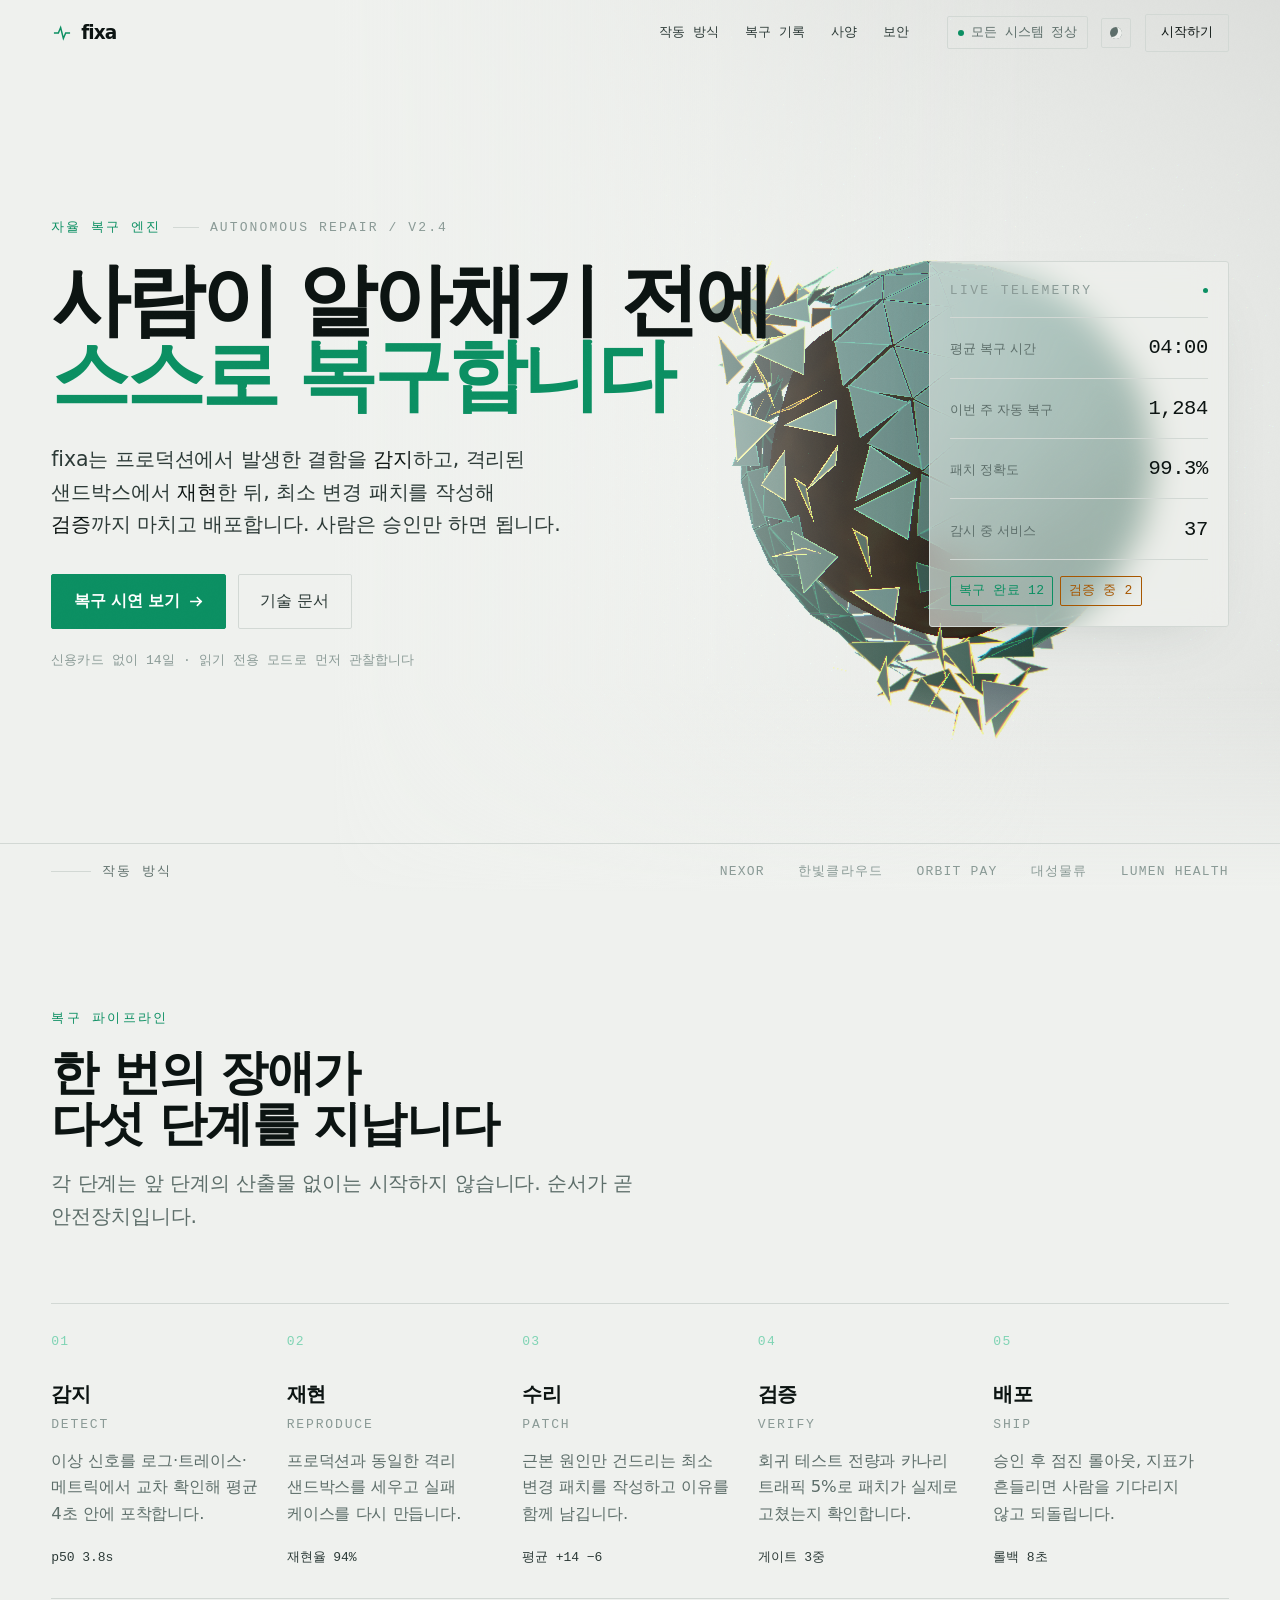
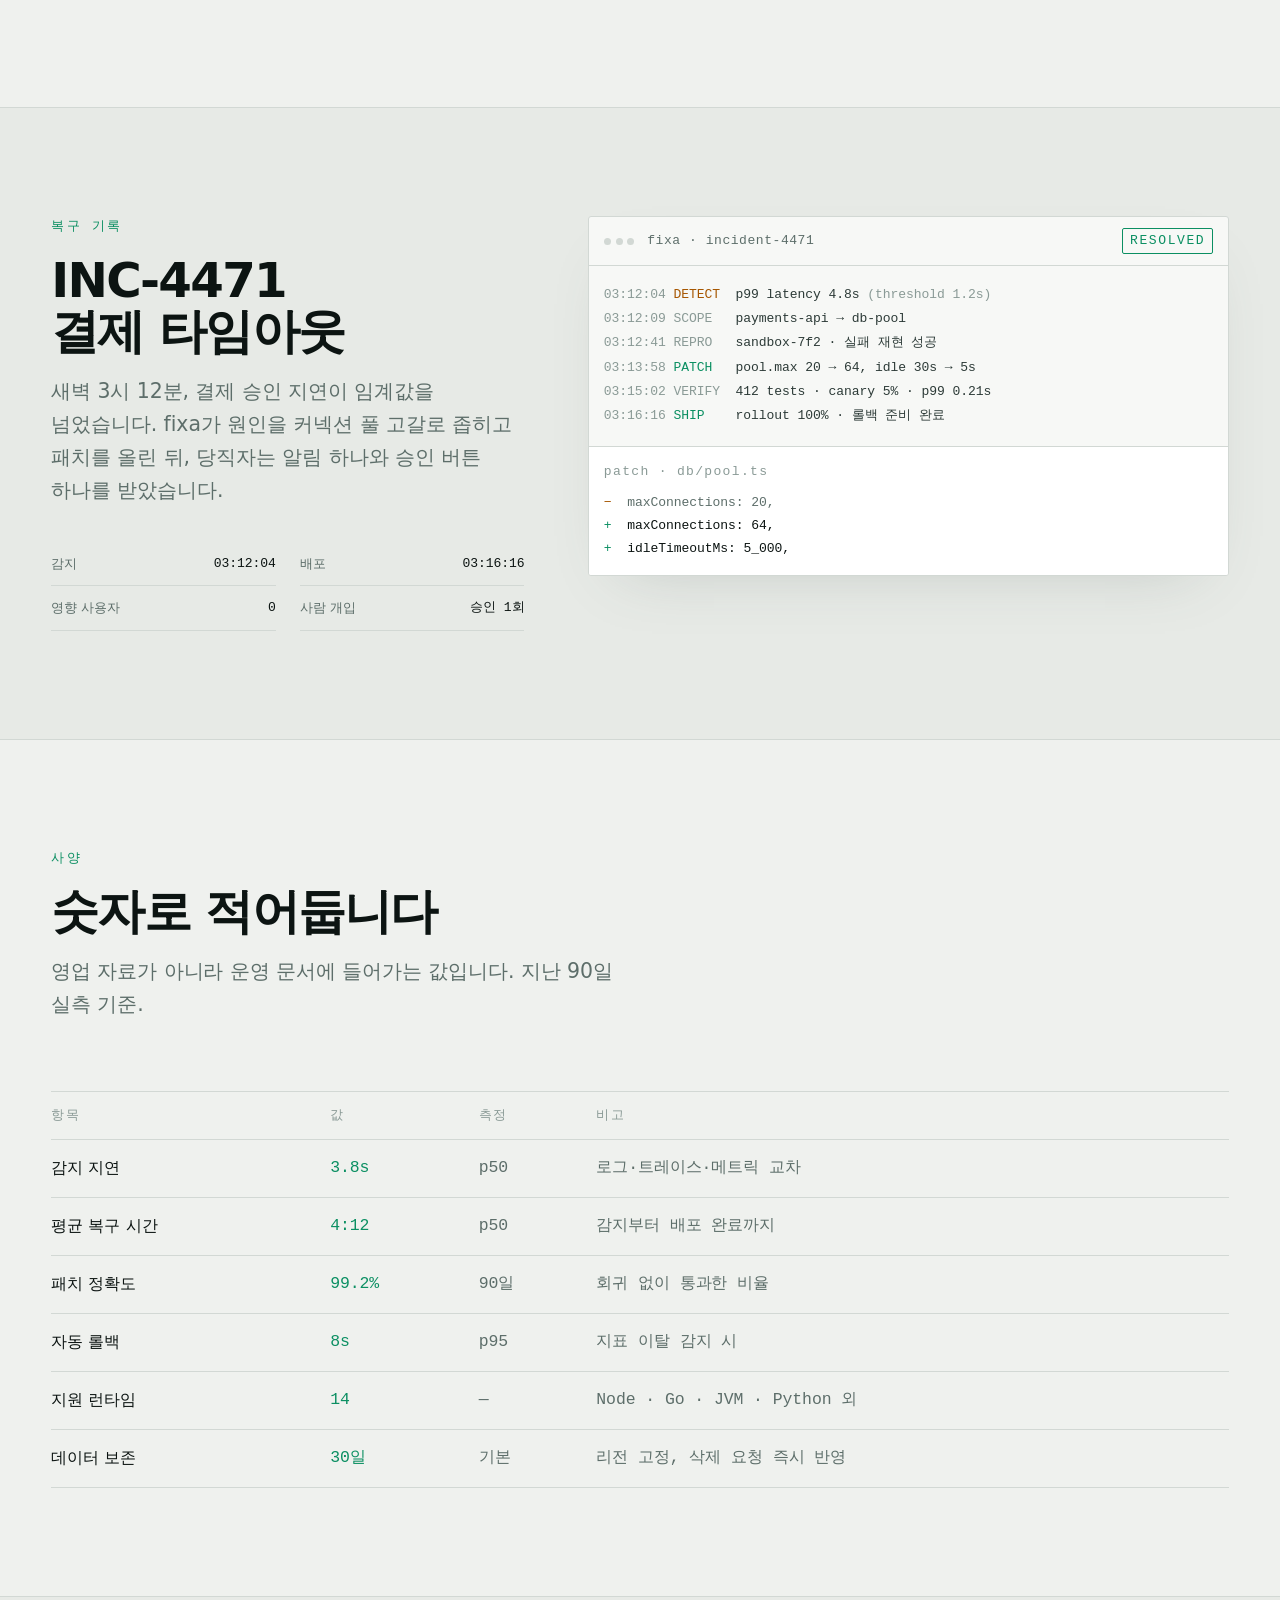
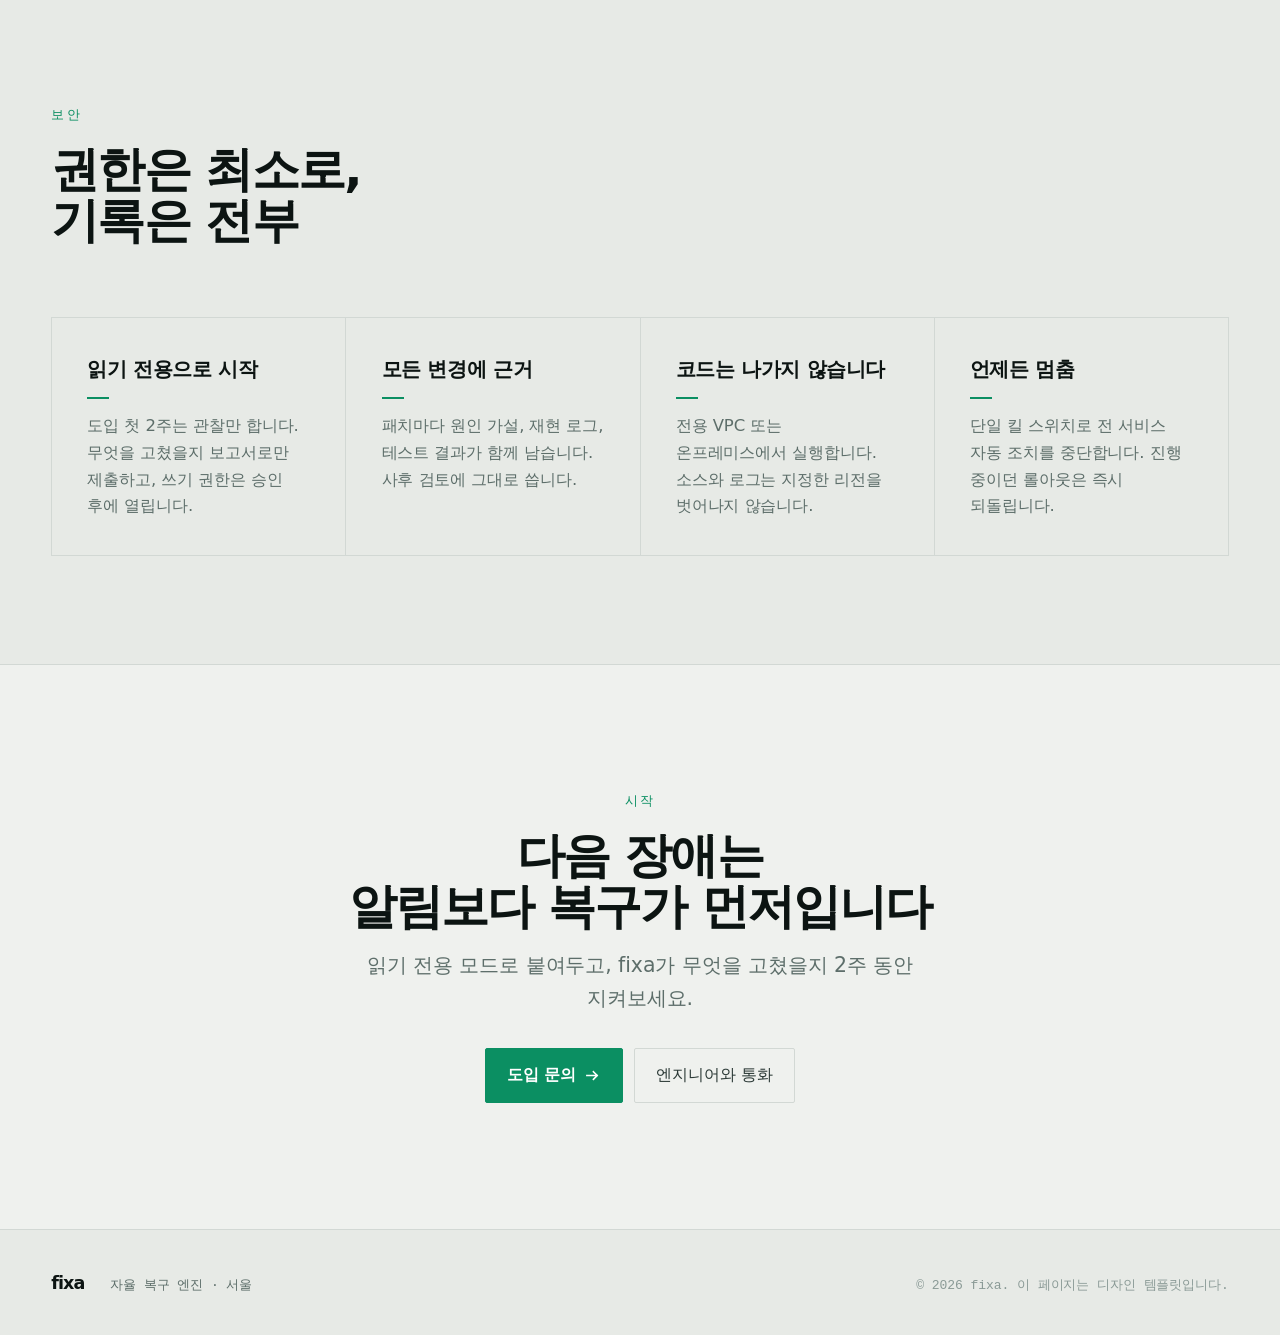
==== index.html @ 8910c697 "Add fixa hero landing template with WebGL2 3D centerpiece Static, dependency-free landing page templ" ====
<!doctype html>
<html lang="ko">
<head>
<meta charset="utf-8" />
<meta name="viewport" content="width=device-width, initial-scale=1, viewport-fit=cover" />
<title>fixa — 사람이 알아채기 전에 스스로 복구합니다</title>
<meta name="description" content="fixa는 프로덕션 결함을 감지하고, 재현하고, 패치를 작성해 검증까지 마친 뒤 배포하는 자율 복구 엔진입니다." />
<meta name="color-scheme" content="dark light" />
<link rel="stylesheet" href="assets/css/fixa.css" />
<script>
  /* marks that scripting is live, so scroll-reveal may hide things */
  document.documentElement.classList.add('js');
  /* restore a stored override before first paint; otherwise the OS decides */
  try {
    var t = localStorage.getItem('fixa-theme');
    if (t) document.documentElement.setAttribute('data-theme', t);
  } catch (e) {}
</script>
</head>
<body>

<a class="skip" href="#main">본문으로 건너뛰기</a>

<!-- ───────────────────────────────────────── nav -->
<header class="nav" id="nav">
  <div class="nav__in">
    <a class="brand" href="#" aria-label="fixa 홈">
      <span class="brand__mark" aria-hidden="true">
        <svg viewBox="0 0 24 24" fill="none" stroke="currentColor" stroke-width="1.6" stroke-linecap="square">
          <path d="M4 12h4l2.5-6 3 12L16 12h4" />
        </svg>
      </span>
      <span class="brand__word">fixa</span>
    </a>

    <nav class="nav__links" aria-label="주요 메뉴">
      <a href="#how">작동 방식</a>
      <a href="#proof">복구 기록</a>
      <a href="#spec">사양</a>
      <a href="#trust">보안</a>
    </nav>

    <div class="nav__end">
      <p class="status" role="status">
        <span class="status__dot" aria-hidden="true"></span>
        <span class="status__txt">모든 시스템 정상</span>
      </p>
      <button class="themebtn" type="button" id="themebtn" aria-label="밝기 전환">
        <span class="themebtn__ico" aria-hidden="true"></span>
      </button>
      <a class="btn btn--sm" href="#cta">시작하기</a>
    </div>
  </div>
</header>

<main id="main">

<!-- ───────────────────────────────────────── hero -->
<section class="hero" id="hero">

  <div class="stage" aria-hidden="true">
    <canvas id="gl" class="stage__gl"></canvas>
    <div class="stage__fb"></div>
    <div class="stage__scrim"></div>
  </div>

  <div class="hero__grid">

    <div class="hero__lede">
      <p class="eyebrow">
        <span class="eyebrow__k">자율 복구 엔진</span>
        <span class="eyebrow__sep" aria-hidden="true"></span>
        <span class="eyebrow__v">AUTONOMOUS&nbsp;REPAIR&nbsp;/&nbsp;v2.4</span>
      </p>

      <h1 class="display" id="headline">
        <span class="display__ln" data-scramble>사람이 알아채기 전에</span>
        <span class="display__ln display__ln--accent" data-scramble data-delay="260">스스로 복구합니다</span>
      </h1>

      <p class="lede">
        fixa는 프로덕션에서 발생한 결함을 <em>감지</em>하고, 격리된 샌드박스에서
        <em>재현</em>한 뒤, 최소 변경 패치를 작성해 <em>검증</em>까지 마치고 배포합니다.
        사람은 승인만 하면 됩니다.
      </p>

      <div class="ctarow">
        <a class="btn btn--primary" href="#proof">
          <span>복구 시연 보기</span>
          <svg class="btn__arw" viewBox="0 0 16 16" fill="none" stroke="currentColor" stroke-width="1.7" aria-hidden="true"><path d="M2 8h11M9 4l4 4-4 4" stroke-linecap="square"/></svg>
        </a>
        <a class="btn btn--ghost" href="#spec">기술 문서</a>
      </div>

      <p class="microcopy">
        신용카드 없이 14일 · 읽기 전용 모드로 먼저 관찰합니다
      </p>
    </div>

    <!-- live instrument readout -->
    <aside class="readout" aria-label="실시간 지표">
      <p class="readout__hd">
        <span>LIVE&nbsp;TELEMETRY</span>
        <span class="readout__pulse" aria-hidden="true"></span>
      </p>

      <dl class="readout__list">
        <div class="ro">
          <dt>평균 복구 시간</dt>
          <dd><span class="num" data-tick="mttr">04:12</span></dd>
        </div>
        <div class="ro">
          <dt>이번 주 자동 복구</dt>
          <dd><span class="num" data-tick="fixed">1,284</span></dd>
        </div>
        <div class="ro">
          <dt>패치 정확도</dt>
          <dd><span class="num" data-tick="acc">99.2%</span></dd>
        </div>
        <div class="ro">
          <dt>감시 중 서비스</dt>
          <dd><span class="num">37</span></dd>
        </div>
      </dl>

      <div class="readout__ft">
        <span class="chip chip--ok">복구 완료 12</span>
        <span class="chip chip--warn">검증 중 2</span>
      </div>
    </aside>

  </div>

  <div class="hero__base">
    <a class="scrollcue" href="#how">
      <span class="scrollcue__ln" aria-hidden="true"></span>
      <span>작동 방식</span>
    </a>
    <ul class="marks" aria-label="도입 기업">
      <li>NEXOR</li><li>한빛클라우드</li><li>Orbit&nbsp;Pay</li><li>대성물류</li><li>Lumen&nbsp;Health</li>
    </ul>
  </div>
</section>

<!-- ───────────────────────────────────────── pipeline -->
<section class="sec" id="how">
  <div class="sec__hd reveal">
    <p class="kicker">복구 파이프라인</p>
    <h2 class="h2">한 번의 장애가 <br />다섯 단계를 지납니다</h2>
    <p class="sec__sub">
      각 단계는 앞 단계의 산출물 없이는 시작하지 않습니다. 순서가 곧 안전장치입니다.
    </p>
  </div>

  <ol class="pipe" id="pipe">
    <li class="pipe__i reveal">
      <p class="pipe__n">01</p>
      <h3 class="pipe__t">감지 <span>DETECT</span></h3>
      <p class="pipe__d">이상 신호를 로그·트레이스·메트릭에서 교차 확인해 평균 4초 안에 포착합니다.</p>
      <p class="pipe__m">p50 3.8s</p>
    </li>
    <li class="pipe__i reveal">
      <p class="pipe__n">02</p>
      <h3 class="pipe__t">재현 <span>REPRODUCE</span></h3>
      <p class="pipe__d">프로덕션과 동일한 격리 샌드박스를 세우고 실패 케이스를 다시 만듭니다.</p>
      <p class="pipe__m">재현율 94%</p>
    </li>
    <li class="pipe__i reveal">
      <p class="pipe__n">03</p>
      <h3 class="pipe__t">수리 <span>PATCH</span></h3>
      <p class="pipe__d">근본 원인만 건드리는 최소 변경 패치를 작성하고 이유를 함께 남깁니다.</p>
      <p class="pipe__m">평균 +14 −6</p>
    </li>
    <li class="pipe__i reveal">
      <p class="pipe__n">04</p>
      <h3 class="pipe__t">검증 <span>VERIFY</span></h3>
      <p class="pipe__d">회귀 테스트 전량과 카나리 트래픽 5%로 패치가 실제로 고쳤는지 확인합니다.</p>
      <p class="pipe__m">게이트 3중</p>
    </li>
    <li class="pipe__i reveal">
      <p class="pipe__n">05</p>
      <h3 class="pipe__t">배포 <span>SHIP</span></h3>
      <p class="pipe__d">승인 후 점진 롤아웃, 지표가 흔들리면 사람을 기다리지 않고 되돌립니다.</p>
      <p class="pipe__m">롤백 8초</p>
    </li>
  </ol>
</section>

<!-- ───────────────────────────────────────── proof -->
<section class="sec sec--panel" id="proof">
  <div class="proof">
    <div class="proof__side reveal">
      <p class="kicker">복구 기록</p>
      <h2 class="h2">INC‑4471<br />결제 타임아웃</h2>
      <p class="sec__sub">
        새벽 3시 12분, 결제 승인 지연이 임계값을 넘었습니다.
        fixa가 원인을 커넥션 풀 고갈로 좁히고 패치를 올린 뒤,
        당직자는 알림 하나와 승인 버튼 하나를 받았습니다.
      </p>
      <dl class="kv">
        <div><dt>감지</dt><dd>03:12:04</dd></div>
        <div><dt>배포</dt><dd>03:16:16</dd></div>
        <div><dt>영향 사용자</dt><dd>0</dd></div>
        <div><dt>사람 개입</dt><dd>승인 1회</dd></div>
      </dl>
    </div>

    <figure class="term reveal" aria-label="fixa 복구 로그 예시">
      <figcaption class="term__bar">
        <span class="term__dots" aria-hidden="true"><i></i><i></i><i></i></span>
        <span class="term__ttl">fixa · incident‑4471</span>
        <span class="term__st">RESOLVED</span>
      </figcaption>
      <pre class="term__body"><code data-type>
<span class="c-mut">03:12:04</span> <span class="c-warn">DETECT </span> p99 latency 4.8s <span class="c-mut">(threshold 1.2s)</span>
<span class="c-mut">03:12:09</span> <span class="c-mut">SCOPE  </span> payments‑api → db‑pool
<span class="c-mut">03:12:41</span> <span class="c-mut">REPRO  </span> sandbox‑7f2 · 실패 재현 성공
<span class="c-mut">03:13:58</span> <span class="c-ok">PATCH  </span> pool.max 20 → 64, idle 30s → 5s
<span class="c-mut">03:15:02</span> <span class="c-mut">VERIFY </span> 412 tests · canary 5% · p99 0.21s
<span class="c-mut">03:16:16</span> <span class="c-ok">SHIP   </span> rollout 100% · 롤백 준비 완료
</code></pre>
      <div class="term__diff">
        <p class="term__difhd">patch · db/pool.ts</p>
        <p class="dl dl--del"><span>−</span> maxConnections: 20,</p>
        <p class="dl dl--add"><span>+</span> maxConnections: 64,</p>
        <p class="dl dl--add"><span>+</span> idleTimeoutMs: 5_000,</p>
      </div>
    </figure>
  </div>
</section>

<!-- ───────────────────────────────────────── spec -->
<section class="sec" id="spec">
  <div class="sec__hd reveal">
    <p class="kicker">사양</p>
    <h2 class="h2">숫자로 적어둡니다</h2>
    <p class="sec__sub">영업 자료가 아니라 운영 문서에 들어가는 값입니다. 지난 90일 실측 기준.</p>
  </div>

  <div class="tablewrap reveal">
    <table class="tbl">
      <caption class="sr">fixa 운영 사양</caption>
      <thead>
        <tr><th scope="col">항목</th><th scope="col">값</th><th scope="col">측정</th><th scope="col">비고</th></tr>
      </thead>
      <tbody>
        <tr><th scope="row">감지 지연</th><td class="n">3.8s</td><td class="n n--unit">p50</td><td>로그·트레이스·메트릭 교차</td></tr>
        <tr><th scope="row">평균 복구 시간</th><td class="n">4:12</td><td class="n n--unit">p50</td><td>감지부터 배포 완료까지</td></tr>
        <tr><th scope="row">패치 정확도</th><td class="n">99.2%</td><td class="n n--unit">90일</td><td>회귀 없이 통과한 비율</td></tr>
        <tr><th scope="row">자동 롤백</th><td class="n">8s</td><td class="n n--unit">p95</td><td>지표 이탈 감지 시</td></tr>
        <tr><th scope="row">지원 런타임</th><td class="n">14</td><td class="n n--unit">—</td><td>Node · Go · JVM · Python 외</td></tr>
        <tr><th scope="row">데이터 보존</th><td class="n">30일</td><td class="n n--unit">기본</td><td>리전 고정, 삭제 요청 즉시 반영</td></tr>
      </tbody>
    </table>
  </div>
</section>

<!-- ───────────────────────────────────────── trust -->
<section class="sec sec--panel" id="trust">
  <div class="sec__hd reveal">
    <p class="kicker">보안</p>
    <h2 class="h2">권한은 최소로,<br />기록은 전부</h2>
  </div>
  <ul class="cards">
    <li class="card reveal">
      <h3 class="card__t">읽기 전용으로 시작</h3>
      <p class="card__d">도입 첫 2주는 관찰만 합니다. 무엇을 고쳤을지 보고서로만 제출하고, 쓰기 권한은 승인 후에 열립니다.</p>
    </li>
    <li class="card reveal">
      <h3 class="card__t">모든 변경에 근거</h3>
      <p class="card__d">패치마다 원인 가설, 재현 로그, 테스트 결과가 함께 남습니다. 사후 검토에 그대로 씁니다.</p>
    </li>
    <li class="card reveal">
      <h3 class="card__t">코드는 나가지 않습니다</h3>
      <p class="card__d">전용 VPC 또는 온프레미스에서 실행합니다. 소스와 로그는 지정한 리전을 벗어나지 않습니다.</p>
    </li>
    <li class="card reveal">
      <h3 class="card__t">언제든 멈춤</h3>
      <p class="card__d">단일 킬 스위치로 전 서비스 자동 조치를 중단합니다. 진행 중이던 롤아웃은 즉시 되돌립니다.</p>
    </li>
  </ul>
</section>

<!-- ───────────────────────────────────────── cta -->
<section class="cta" id="cta">
  <div class="cta__in reveal">
    <p class="kicker">시작</p>
    <h2 class="cta__t">다음 장애는<br />알림보다 복구가 먼저입니다</h2>
    <p class="sec__sub">읽기 전용 모드로 붙여두고, fixa가 무엇을 고쳤을지 2주 동안 지켜보세요.</p>
    <div class="ctarow">
      <a class="btn btn--primary" href="#">
        <span>도입 문의</span>
        <svg class="btn__arw" viewBox="0 0 16 16" fill="none" stroke="currentColor" stroke-width="1.7" aria-hidden="true"><path d="M2 8h11M9 4l4 4-4 4" stroke-linecap="square"/></svg>
      </a>
      <a class="btn btn--ghost" href="#">엔지니어와 통화</a>
    </div>
  </div>
</section>

</main>

<footer class="foot">
  <div class="foot__in">
    <p class="foot__brand">fixa</p>
    <p class="foot__note">자율 복구 엔진 · 서울</p>
    <p class="foot__note foot__note--dim">© 2026 fixa. 이 페이지는 디자인 템플릿입니다.</p>
  </div>
</footer>

<script src="assets/js/hero-gl.js"></script>
<script src="assets/js/site.js"></script>
</body>
</html>
---- assets/css/fixa.css ----
/* ============================================================
   fixa — autonomous repair engine
   Design tokens → components. Never style inside a media query;
   only redefine tokens there, so the theme toggle can win.
   ============================================================ */

/* ---------- 1. tokens ------------------------------------- */

:root {
  /* dark is the home world: an instrument enclosure at 3am */
  --ground:      #080A0C;
  --ground-2:    #0B0F11;
  --panel:       #0E1315;
  --panel-2:     #121A1C;
  --hair:        #1C2528;
  --ink:         #E6EFEC;
  --ink-2:       #B4C4C0;
  --muted:       #7E918D;
  --faint:       #55635F;

  /* the two states of a repair. all boldness lives here. */
  --ok:          #3DEBB0;
  --ok-dim:      #1E8C68;
  --ok-glow:     #3DEBB033;
  --warn:        #FFA033;
  --warn-dim:    #A8611A;

  --on-accent:   #04110C;
  --sel:         #3DEBB026;

  --shadow-lg:   0 30px 80px -40px #000000CC;
  --grain:       .035;

  /* shader palette (read by JS, so the canvas obeys the theme) */
  --gl-bg:       8, 10, 12;
  --gl-shell:    96, 112, 118;
  --gl-ok:       61, 235, 176;
  --gl-warn:     255, 160, 51;
  --gl-bloom:    1.0;
  --gl-emis:     1.0;      /* emissive scale: seams, rim, core, drift */
  --gl-amb:      0.055;    /* ambient floor on the shard facets */
  --gl-vig:      0.55;

  /* type */
  --f-display: "Pretendard", -apple-system, BlinkMacSystemFont, "Apple SD Gothic Neo",
               "Segoe UI", "Malgun Gothic", "Noto Sans KR", system-ui, sans-serif;
  --f-mono: ui-monospace, SFMono-Regular, "SF Mono", Menlo, Consolas,
            "Roboto Mono", "D2Coding", monospace;

  --s--1: clamp(.75rem, .72rem + .12vw, .82rem);
  --s-0:  clamp(.94rem, .9rem + .18vw, 1.03rem);
  --s-1:  clamp(1.06rem, .98rem + .38vw, 1.28rem);
  --s-2:  clamp(1.4rem, 1.2rem + .9vw, 2rem);
  --s-3:  clamp(1.9rem, 1.5rem + 1.9vw, 3.1rem);
  --s-4:  clamp(2.4rem, 1.55rem + 4.2vw, 5.4rem);

  /* layout */
  --gutter: clamp(1.25rem, 4vw, 4.5rem);
  --maxw: 1440px;
  --rail: 300px;
}

@media (prefers-color-scheme: light) {
  :root { color-scheme: light; }
  :root:not([data-theme="dark"]) {
    /* light is a lab bench under daylight — not an inversion */
    --ground:    #EFF1EE;
    --ground-2:  #E7EAE6;
    --panel:     #F7F8F6;
    --panel-2:   #FFFFFF;
    --hair:      #D2D8D4;
    --ink:       #0C1412;
    --ink-2:     #2C3A37;
    --muted:     #5D6E6A;
    --faint:     #8A9A96;

    --ok:        #0B8F62;
    --ok-dim:    #7FD4B4;
    --ok-glow:   #0B8F6222;
    --warn:      #A65600;
    --warn-dim:  #E0A768;

    --on-accent: #FFFFFF;
    --sel:       #0B8F6222;
    --shadow-lg: 0 24px 60px -34px #4A5A5640;
    --grain:     .022;

    --gl-bg:     239, 241, 238;
    --gl-shell:  84, 96, 100;
    --gl-ok:     11, 143, 98;
    --gl-warn:   190, 104, 12;
    --gl-bloom:  .30;
    --gl-emis:   .50;
    --gl-amb:    .34;
    --gl-vig:    .16;
  }
}

/* explicit toggle must beat the media query in both directions */
:root[data-theme="light"] {
  color-scheme: light;
  --ground:    #EFF1EE;
  --ground-2:  #E7EAE6;
  --panel:     #F7F8F6;
  --panel-2:   #FFFFFF;
  --hair:      #D2D8D4;
  --ink:       #0C1412;
  --ink-2:     #2C3A37;
  --muted:     #5D6E6A;
  --faint:     #8A9A96;
  --ok:        #0B8F62;
  --ok-dim:    #7FD4B4;
  --ok-glow:   #0B8F6222;
  --warn:      #A65600;
  --warn-dim:  #E0A768;
  --on-accent: #FFFFFF;
  --sel:       #0B8F6222;
  --shadow-lg: 0 24px 60px -34px #4A5A5640;
  --grain:     .022;
  --gl-bg:     239, 241, 238;
  --gl-shell:  84, 96, 100;
  --gl-ok:     11, 143, 98;
  --gl-warn:   190, 104, 12;
  --gl-bloom:  .30;
  --gl-emis:   .50;
  --gl-amb:    .34;
  --gl-vig:    .16;
}

:root[data-theme="dark"] {
  color-scheme: dark;
  --ground:    #080A0C;
  --ground-2:  #0B0F11;
  --panel:     #0E1315;
  --panel-2:   #121A1C;
  --hair:      #1C2528;
  --ink:       #E6EFEC;
  --ink-2:     #B4C4C0;
  --muted:     #7E918D;
  --faint:     #55635F;
  --ok:        #3DEBB0;
  --ok-dim:    #1E8C68;
  --ok-glow:   #3DEBB033;
  --warn:      #FFA033;
  --warn-dim:  #A8611A;
  --on-accent: #04110C;
  --sel:       #3DEBB026;
  --shadow-lg: 0 30px 80px -40px #000000CC;
  --grain:     .035;
  --gl-bg:     8, 10, 12;
  --gl-shell:  96, 112, 118;
  --gl-ok:     61, 235, 176;
  --gl-warn:   255, 160, 51;
  --gl-bloom:  1.0;
  --gl-emis:   1.0;
  --gl-amb:    0.055;
  --gl-vig:    0.55;
}

/* ---------- 2. base --------------------------------------- */

*, *::before, *::after { box-sizing: border-box; }

html { -webkit-text-size-adjust: 100%; scroll-behavior: smooth; }

body {
  margin: 0;
  background: var(--ground);
  color: var(--ink);
  font-family: var(--f-display);
  font-size: var(--s-0);
  line-height: 1.62;
  font-weight: 400;
  letter-spacing: -.005em;
  -webkit-font-smoothing: antialiased;
  overflow-x: hidden;
  /* Korean must break between words, never inside one */
  word-break: keep-all;
  overflow-wrap: break-word;
}

/* film grain — ties the WebGL stage to the flat sections below */
body::after {
  content: "";
  position: fixed;
  inset: 0;
  z-index: 90;
  pointer-events: none;
  opacity: var(--grain);
  mix-blend-mode: overlay;
  background-image: url("data:image/svg+xml,%3Csvg xmlns='http://www.w3.org/2000/svg' width='140' height='140'%3E%3Cfilter id='n'%3E%3CfeTurbulence type='fractalNoise' baseFrequency='.85' numOctaves='3'/%3E%3C/filter%3E%3Crect width='140' height='140' filter='url(%23n)'/%3E%3C/svg%3E");
}

::selection { background: var(--sel); color: var(--ink); }

a { color: inherit; text-decoration: none; }

img, svg, canvas { display: block; max-width: 100%; }

h1, h2, h3 { margin: 0; text-wrap: balance; }
p, dl, ol, ul { margin: 0; }
ol, ul { padding: 0; list-style: none; }

:focus-visible {
  outline: 2px solid var(--ok);
  outline-offset: 3px;
  border-radius: 2px;
}

.sr, .skip:not(:focus) {
  position: absolute; width: 1px; height: 1px;
  padding: 0; margin: -1px; overflow: hidden;
  clip-path: inset(50%); white-space: nowrap;
}
.skip:focus {
  position: fixed; top: 1rem; left: 1rem; z-index: 200;
  background: var(--ok); color: var(--on-accent);
  padding: .6rem 1rem; font-family: var(--f-mono); font-size: var(--s--1);
}

/* ---------- 3. shared type ------------------------------- */

.kicker, .eyebrow, .status, .num, .pipe__n, .pipe__m, .marks li,
.term, .chip, .readout__hd, .microcopy, .foot__note, .tbl {
  font-family: var(--f-mono);
}

.kicker {
  font-size: var(--s--1);
  letter-spacing: .18em;
  text-transform: uppercase;
  color: var(--ok);
  margin-bottom: 1.1rem;
}

.h2 {
  font-size: var(--s-3);
  font-weight: 680;
  letter-spacing: -.035em;
  line-height: 1.06;
}

.sec__sub {
  color: var(--muted);
  font-size: var(--s-1);
  max-width: 46ch;
  line-height: 1.6;
  margin-top: 1.1rem;
}

/* ---------- 4. nav ---------------------------------------- */

.nav {
  position: fixed;
  inset: 0 0 auto 0;
  z-index: 80;
  border-bottom: 1px solid transparent;
  transition: background .4s ease, border-color .4s ease, backdrop-filter .4s ease;
}
.nav[data-stuck="true"] {
  background: color-mix(in srgb, var(--ground) 78%, transparent);
  backdrop-filter: blur(14px) saturate(1.4);
  border-bottom-color: var(--hair);
}
.nav__in {
  max-width: var(--maxw);
  margin-inline: auto;
  padding: .85rem var(--gutter);
  display: flex;
  align-items: center;
  gap: clamp(1rem, 3vw, 2.6rem);
}

.brand { display: flex; align-items: center; gap: .5rem; }
.brand__mark { width: 22px; height: 22px; color: var(--ok); }
.brand__mark svg { width: 100%; height: 100%; }
.brand__word {
  font-size: 1.16rem; font-weight: 700; letter-spacing: -.05em;
}

.nav__links {
  display: flex; gap: 1.6rem;
  margin-inline-start: auto;
  font-size: var(--s--1);
  color: var(--ink-2);
  font-family: var(--f-mono);
  letter-spacing: .01em;
}
.nav__links a { position: relative; padding: .3rem 0; }
.nav__links a::after {
  content: ""; position: absolute; left: 0; right: 100%; bottom: 0;
  height: 1px; background: var(--ok);
  transition: right .34s cubic-bezier(.22,.61,.36,1);
}
.nav__links a:hover::after { right: 0; }

.nav__end { display: flex; align-items: center; gap: .85rem; }

.status {
  display: inline-flex; align-items: center; gap: .45rem;
  font-size: var(--s--1); color: var(--muted);
  padding: .3rem .6rem;
  border: 1px solid var(--hair);
  border-radius: 2px;
  white-space: nowrap;
}
.status__dot {
  width: 6px; height: 6px; background: var(--ok); border-radius: 50%;
  box-shadow: 0 0 0 0 var(--ok-glow);
  animation: pulse 2.6s ease-out infinite;
}
@keyframes pulse {
  0%   { box-shadow: 0 0 0 0 var(--ok-glow); }
  70%  { box-shadow: 0 0 0 7px transparent; }
  100% { box-shadow: 0 0 0 0 transparent; }
}

.themebtn {
  width: 30px; height: 30px;
  display: grid; place-items: center;
  background: none; border: 1px solid var(--hair); border-radius: 2px;
  color: var(--muted); cursor: pointer;
  transition: color .25s, border-color .25s;
}
.themebtn:hover { color: var(--ink); border-color: var(--muted); }
.themebtn__ico {
  width: 12px; height: 12px; border-radius: 50%;
  background: currentColor;
  box-shadow: inset -4px -2px 0 0 var(--ground);
}

/* ---------- 5. buttons ------------------------------------ */

.btn {
  display: inline-flex; align-items: center; gap: .55rem;
  padding: .82rem 1.35rem;
  font-size: var(--s-0); font-weight: 560; letter-spacing: -.01em;
  border: 1px solid var(--hair);
  border-radius: 2px;
  position: relative;
  overflow: hidden;
  transition: color .3s, border-color .3s, transform .3s cubic-bezier(.22,.61,.36,1);
}
.btn--sm { padding: .48rem .95rem; font-size: var(--s--1); font-family: var(--f-mono); }
.btn__arw { width: 15px; height: 15px; transition: transform .34s cubic-bezier(.22,.61,.36,1); }
.btn:hover .btn__arw { transform: translateX(3px); }

.btn--primary {
  background: var(--ok);
  color: var(--on-accent);
  border-color: var(--ok);
  font-weight: 640;
}
.btn--primary::before {
  content: ""; position: absolute; inset: 0;
  background: linear-gradient(100deg, transparent 20%, #FFFFFF55 50%, transparent 80%);
  transform: translateX(-110%);
  transition: transform .7s cubic-bezier(.22,.61,.36,1);
}
.btn--primary:hover::before { transform: translateX(110%); }
.btn--primary:hover { transform: translateY(-2px); }

.btn--ghost { color: var(--ink-2); }
.btn--ghost:hover { color: var(--ink); border-color: var(--muted); transform: translateY(-2px); }

.ctarow { display: flex; flex-wrap: wrap; gap: .7rem; margin-top: 2.1rem; }

/* ---------- 6. hero --------------------------------------- */

.hero {
  position: relative;
  min-height: 100svh;
  display: flex;
  flex-direction: column;
  justify-content: center;
  padding: clamp(4.5rem, 9vh, 6.5rem) 0 0;
  isolation: isolate;
  overflow: hidden;
}

.stage { position: absolute; inset: 0; z-index: -1; }
.stage__gl { width: 100%; height: 100%; opacity: 0; transition: opacity 1.1s ease .1s; }
.stage__gl[data-live="true"] { opacity: 1; }

/* CSS fallback if WebGL2 is unavailable */
.stage__fb {
  position: absolute; inset: 0;
  background:
    radial-gradient(46% 52% at 62% 48%, var(--ok-glow), transparent 68%),
    radial-gradient(30% 34% at 60% 46%, color-mix(in srgb, var(--warn) 22%, transparent), transparent 70%);
  opacity: 1;
  transition: opacity .8s ease;
}
.stage__gl[data-live="true"] ~ .stage__fb { opacity: 0; }

/* keeps type legible over the render without flattening it */
.stage__scrim {
  position: absolute; inset: 0;
  background:
    linear-gradient(90deg, var(--ground) 0%, var(--ground) 26%,
                    color-mix(in srgb, var(--ground) 72%, transparent) 46%,
                    color-mix(in srgb, var(--ground) 22%, transparent) 66%, transparent 82%),
    linear-gradient(0deg, var(--ground) 1%, transparent 24%);
}

.hero__grid {
  max-width: var(--maxw);
  width: 100%;
  margin-inline: auto;
  padding-inline: var(--gutter);
  display: grid;
  grid-template-columns: minmax(0, 1fr) var(--rail);
  align-items: center;
  gap: clamp(2rem, 5vw, 5rem);
  flex: 1 1 auto;
}

/* the headline sets its own width (its lines are nowrap); this only
   keeps the supporting copy from running under the render */
.hero__lede { max-width: 42rem; }

.eyebrow {
  display: flex; align-items: center; gap: .7rem;
  flex-wrap: wrap;
  font-size: var(--s--1);
  letter-spacing: .16em;
  text-transform: uppercase;
  color: var(--muted);
  margin-bottom: clamp(1rem, 2vw, 1.6rem);
}
.eyebrow__k { color: var(--ok); white-space: nowrap; }
.eyebrow__sep { width: 26px; height: 1px; background: var(--hair); flex: none; }
.eyebrow__v { color: var(--faint); white-space: nowrap; }

/* the headline is the thesis: it repairs itself on load */
.display {
  font-size: var(--s-4);
  font-weight: 760;
  line-height: .95;
  letter-spacing: -.055em;
  display: flex;
  flex-direction: column;
}
.display__ln { display: block; white-space: nowrap; }
.display__ln--accent { color: var(--ok); }
.display .ch {
  display: inline-block;
  will-change: transform, opacity, filter;
}
.display .wd { white-space: nowrap; }
.display[data-anim="in"] .ch { animation: chIn .62s cubic-bezier(.16,.84,.3,1) both; }
@keyframes chIn {
  0%   { opacity: 0; transform: translateY(.42em) rotateX(-58deg); filter: blur(6px); }
  60%  { opacity: 1; filter: blur(0); }
  100% { opacity: 1; transform: none; filter: blur(0); }
}

.lede {
  margin-top: clamp(1.3rem, 2.4vw, 2rem);
  font-size: var(--s-1);
  color: var(--ink-2);
  max-width: 40ch;
  line-height: 1.58;
}
.lede em { font-style: normal; color: var(--ink); font-weight: 560; }

.microcopy {
  margin-top: 1.3rem;
  font-size: var(--s--1);
  color: var(--faint);
  letter-spacing: .01em;
}

/* instrument rail — a readout panel floating over the render, so the
   object can stay large behind it without costing legibility */
.readout {
  align-self: center;
  padding: 1.15rem 1.25rem 1.25rem;
  border: 1px solid var(--hair);
  border-radius: 3px;
  background: color-mix(in srgb, var(--ground) 62%, transparent);
  backdrop-filter: blur(16px) saturate(1.25);
  box-shadow: var(--shadow-lg);
}
.readout__hd {
  display: flex; align-items: center; justify-content: space-between;
  font-size: var(--s--1); letter-spacing: .18em; color: var(--faint);
  padding-bottom: 1rem; border-bottom: 1px solid var(--hair);
}
.readout__pulse {
  width: 5px; height: 5px; border-radius: 50%; background: var(--ok);
  animation: blink 1.8s steps(1) infinite;
}
@keyframes blink { 0%, 60% { opacity: 1; } 61%, 100% { opacity: .18; } }

.readout__list { display: flex; flex-direction: column; }
.ro {
  display: flex; align-items: baseline; justify-content: space-between;
  gap: 1rem;
  padding: .82rem 0;
  border-bottom: 1px solid var(--hair);
}
.ro dt {
  font-size: var(--s--1); color: var(--muted);
  font-family: var(--f-display); letter-spacing: 0;
}
.ro dd { margin: 0; }
.num {
  font-size: var(--s-1);
  font-weight: 520;
  font-variant-numeric: tabular-nums;
  letter-spacing: -.02em;
  color: var(--ink);
}

.readout__ft { display: flex; flex-wrap: wrap; gap: .4rem; padding-top: 1rem; }
.chip {
  font-size: var(--s--1);
  padding: .22rem .5rem;
  border: 1px solid currentColor;
  border-radius: 2px;
  letter-spacing: .02em;
}
.chip--ok { color: var(--ok); }
.chip--warn { color: var(--warn); }

.hero__base {
  max-width: var(--maxw);
  width: 100%;
  margin-inline: auto;
  padding: 1.1rem var(--gutter);
  border-top: 1px solid var(--hair);
  display: flex; align-items: center; justify-content: space-between;
  gap: 2rem;
  margin-top: clamp(1.5rem, 4vh, 2.75rem);
}

.scrollcue {
  display: inline-flex; align-items: center; gap: .7rem;
  font-family: var(--f-mono); font-size: var(--s--1);
  letter-spacing: .14em; text-transform: uppercase; color: var(--muted);
}
.scrollcue__ln {
  width: 40px; height: 1px; background: var(--hair); position: relative; overflow: hidden;
}
.scrollcue__ln::after {
  content: ""; position: absolute; inset: 0;
  background: var(--ok);
  transform: translateX(-100%);
  animation: sweep 2.4s cubic-bezier(.6,0,.4,1) infinite;
}
@keyframes sweep {
  0% { transform: translateX(-100%); } 55%, 100% { transform: translateX(100%); }
}
.scrollcue:hover { color: var(--ink); }

.marks {
  display: flex; flex-wrap: wrap; gap: clamp(1rem, 2.6vw, 2.4rem);
  font-size: var(--s--1); color: var(--faint);
  letter-spacing: .09em; text-transform: uppercase;
}

/* ---------- 7. sections ----------------------------------- */

.sec {
  max-width: var(--maxw);
  margin-inline: auto;
  padding: clamp(5rem, 12vh, 9rem) var(--gutter);
}
.sec--panel {
  max-width: none;
  background: var(--ground-2);
  border-block: 1px solid var(--hair);
}
.sec--panel > * { max-width: var(--maxw); margin-inline: auto; }

.sec__hd { margin-bottom: clamp(2.6rem, 6vw, 4.4rem); }

/* pipeline: numbering is earned — this is a real sequence */
.pipe {
  display: grid;
  grid-template-columns: repeat(auto-fit, minmax(190px, 1fr));
  border-top: 1px solid var(--hair);
}
.pipe__i {
  padding: 1.7rem 1.4rem 1.9rem 0;
  border-bottom: 1px solid var(--hair);
  position: relative;
}
.pipe__i::before {
  content: ""; position: absolute; top: -1px; left: 0; right: 0;
  height: 1px; background: var(--ok);
  transform: scaleX(0); transform-origin: left;
  transition: transform .55s cubic-bezier(.22,.61,.36,1);
}
.pipe__i:hover::before { transform: scaleX(1); }
.pipe__n {
  font-size: var(--s--1); color: var(--ok-dim); letter-spacing: .1em;
  margin-bottom: 1.6rem;
}
.pipe__t {
  font-size: var(--s-1); font-weight: 640; letter-spacing: -.02em;
  display: flex; flex-direction: column; gap: .18rem;
}
.pipe__t span {
  font-family: var(--f-mono); font-size: var(--s--1); font-weight: 400;
  color: var(--faint); letter-spacing: .14em;
}
.pipe__d { color: var(--muted); font-size: var(--s-0); margin-top: .8rem; max-width: 30ch; }
.pipe__m {
  margin-top: 1.2rem; font-size: var(--s--1); color: var(--ink-2);
  font-variant-numeric: tabular-nums;
}

/* proof */
.proof {
  display: grid;
  grid-template-columns: minmax(0, .85fr) minmax(0, 1.15fr);
  gap: clamp(2rem, 5vw, 4.5rem);
  align-items: start;
}
.kv {
  display: grid; grid-template-columns: repeat(2, minmax(0, 1fr));
  gap: 0 1.5rem; margin-top: 2.2rem;
}
.kv > div {
  display: flex; justify-content: space-between; gap: 1rem;
  padding: .7rem 0; border-bottom: 1px solid var(--hair);
}
.kv dt { color: var(--muted); font-size: var(--s--1); }
.kv dd {
  margin: 0; font-family: var(--f-mono); font-size: var(--s--1);
  font-variant-numeric: tabular-nums; color: var(--ink);
}

.term {
  margin: 0;
  background: var(--panel);
  border: 1px solid var(--hair);
  border-radius: 3px;
  box-shadow: var(--shadow-lg);
  overflow: hidden;
}
.term__bar {
  display: flex; align-items: center; gap: .8rem;
  padding: .65rem .9rem;
  border-bottom: 1px solid var(--hair);
  font-size: var(--s--1); color: var(--muted);
}
.term__dots { display: flex; gap: .3rem; }
.term__dots i { width: 7px; height: 7px; border-radius: 50%; background: var(--hair); }
.term__ttl { letter-spacing: .04em; }
.term__st {
  margin-inline-start: auto; color: var(--ok);
  border: 1px solid var(--ok); border-radius: 2px;
  padding: .1rem .45rem; letter-spacing: .12em;
}
.term__body {
  margin: 0; padding: 1.1rem .9rem;
  overflow-x: auto;
  font-size: var(--s--1); line-height: 1.85;
  color: var(--ink-2);
  font-variant-numeric: tabular-nums;
}
.term__body code { white-space: pre; }
.logln { display: block; }
.c-mut { color: var(--faint); }
.c-ok { color: var(--ok); }
.c-warn { color: var(--warn); }

.term__diff {
  border-top: 1px solid var(--hair);
  background: var(--panel-2);
  padding: .9rem;
  font-size: var(--s--1);
  overflow-x: auto;
}
.term__difhd { color: var(--faint); letter-spacing: .1em; margin-bottom: .6rem; }
.dl { white-space: pre; line-height: 1.75; }
.dl span { display: inline-block; width: 1.2em; }
.dl--del { color: var(--muted); }
.dl--del span { color: var(--warn); }
.dl--add { color: var(--ink); }
.dl--add span { color: var(--ok); }

/* spec table */
.tablewrap { overflow-x: auto; border-top: 1px solid var(--hair); }
.tbl { width: 100%; border-collapse: collapse; font-size: var(--s-0); min-width: 620px; }
.tbl th, .tbl td {
  text-align: left; padding: .95rem 1rem .95rem 0;
  border-bottom: 1px solid var(--hair);
  font-weight: 400;
}
.tbl thead th {
  font-size: var(--s--1); color: var(--faint);
  letter-spacing: .14em; text-transform: uppercase;
  padding-block: .8rem;
}
.tbl tbody th {
  color: var(--ink); font-family: var(--f-display); font-weight: 560;
  letter-spacing: -.01em; white-space: nowrap;
}
.tbl .n { font-variant-numeric: tabular-nums; color: var(--ok); white-space: nowrap; }
/* the basis of a measurement is not itself a value — keep mint for the numbers */
.tbl .n--unit { color: var(--muted); }
.tbl td:last-child { color: var(--muted); }
.tbl tbody tr { transition: background .25s; }
.tbl tbody tr:hover { background: color-mix(in srgb, var(--ok) 5%, transparent); }

/* trust cards */
.cards {
  display: grid;
  grid-template-columns: repeat(auto-fit, minmax(240px, 1fr));
  gap: 1px;
  background: var(--hair);
  border: 1px solid var(--hair);
}
.card {
  background: var(--ground-2);
  padding: clamp(1.5rem, 3vw, 2.2rem);
  transition: background .35s;
}
.card:hover { background: var(--panel-2); }
.card__t {
  font-size: var(--s-1); font-weight: 620; letter-spacing: -.02em;
  padding-bottom: .8rem; position: relative;
}
.card__t::after {
  content: ""; position: absolute; left: 0; bottom: 0;
  width: 22px; height: 2px; background: var(--ok);
}
.card__d { color: var(--muted); margin-top: .9rem; font-size: var(--s-0); }

/* cta */
.cta {
  max-width: var(--maxw); margin-inline: auto;
  padding: clamp(5rem, 14vh, 10rem) var(--gutter);
  text-align: center;
}
.cta__in { display: flex; flex-direction: column; align-items: center; }
.cta__t {
  font-size: var(--s-3); font-weight: 700; letter-spacing: -.04em; line-height: 1.05;
}
.cta .sec__sub { text-align: center; }
.cta .ctarow { justify-content: center; }

/* footer */
.foot { border-top: 1px solid var(--hair); background: var(--ground-2); }
.foot__in {
  max-width: var(--maxw); margin-inline: auto;
  padding: 2.4rem var(--gutter);
  display: flex; flex-wrap: wrap; align-items: baseline; gap: .6rem 1.6rem;
}
.foot__brand { font-size: 1.1rem; font-weight: 700; letter-spacing: -.05em; }
.foot__note { font-size: var(--s--1); color: var(--muted); }
.foot__note--dim { color: var(--faint); margin-inline-start: auto; }

/* ---------- 8. scroll reveal ------------------------------ */

/* only hide when scripting is actually running, so a JS failure
   degrades to a fully readable page instead of a blank one */
.js .reveal { opacity: 0; transform: translateY(14px); }
.reveal[data-seen="true"] {
  opacity: 1; transform: none;
  transition: opacity .7s cubic-bezier(.22,.61,.36,1), transform .7s cubic-bezier(.22,.61,.36,1);
}
.pipe__i.reveal[data-seen="true"]:nth-child(2) { transition-delay: .07s; }
.pipe__i.reveal[data-seen="true"]:nth-child(3) { transition-delay: .14s; }
.pipe__i.reveal[data-seen="true"]:nth-child(4) { transition-delay: .21s; }
.pipe__i.reveal[data-seen="true"]:nth-child(5) { transition-delay: .28s; }
.card.reveal[data-seen="true"]:nth-child(2) { transition-delay: .06s; }
.card.reveal[data-seen="true"]:nth-child(3) { transition-delay: .12s; }
.card.reveal[data-seen="true"]:nth-child(4) { transition-delay: .18s; }

/* ---------- 9. responsive --------------------------------- */

@media (max-width: 1080px) {
  :root { --rail: 250px; }
}

@media (max-width: 900px) {
  .hero__grid { grid-template-columns: minmax(0, 1fr); }
  .hero { min-height: auto; padding-bottom: 2rem; }
  .hero__lede { max-width: 100%; }
  .display__ln { white-space: normal; }
  .readout { margin-top: 2.5rem; }
  /* no clear column to hide behind on a phone, so the wash carries the contrast */
  .stage__scrim {
    background:
      linear-gradient(180deg,
        color-mix(in srgb, var(--ground) 86%, transparent) 0%,
        color-mix(in srgb, var(--ground) 78%, transparent) 46%,
        color-mix(in srgb, var(--ground) 90%, transparent) 100%),
      linear-gradient(0deg, var(--ground) 3%, transparent 34%);
  }
  .proof { grid-template-columns: minmax(0, 1fr); }
  .nav__links { display: none; }
  .nav__end .status { display: none; }
  .hero__base { flex-direction: column; align-items: flex-start; gap: 1.2rem; }
}

@media (max-width: 520px) {
  .marks li:nth-child(n+4) { display: none; }
  .kv { grid-template-columns: minmax(0, 1fr); }
  .foot__note--dim { margin-inline-start: 0; }
}

/* ---------- 10. reduced motion ---------------------------- */

@media (prefers-reduced-motion: reduce) {
  html { scroll-behavior: auto; }
  *, *::before, *::after {
    animation-duration: .001ms !important;
    animation-iteration-count: 1 !important;
    transition-duration: .001ms !important;
  }
  .js .reveal { opacity: 1; transform: none; }
  .display[data-anim="in"] .ch { animation: none; }
}
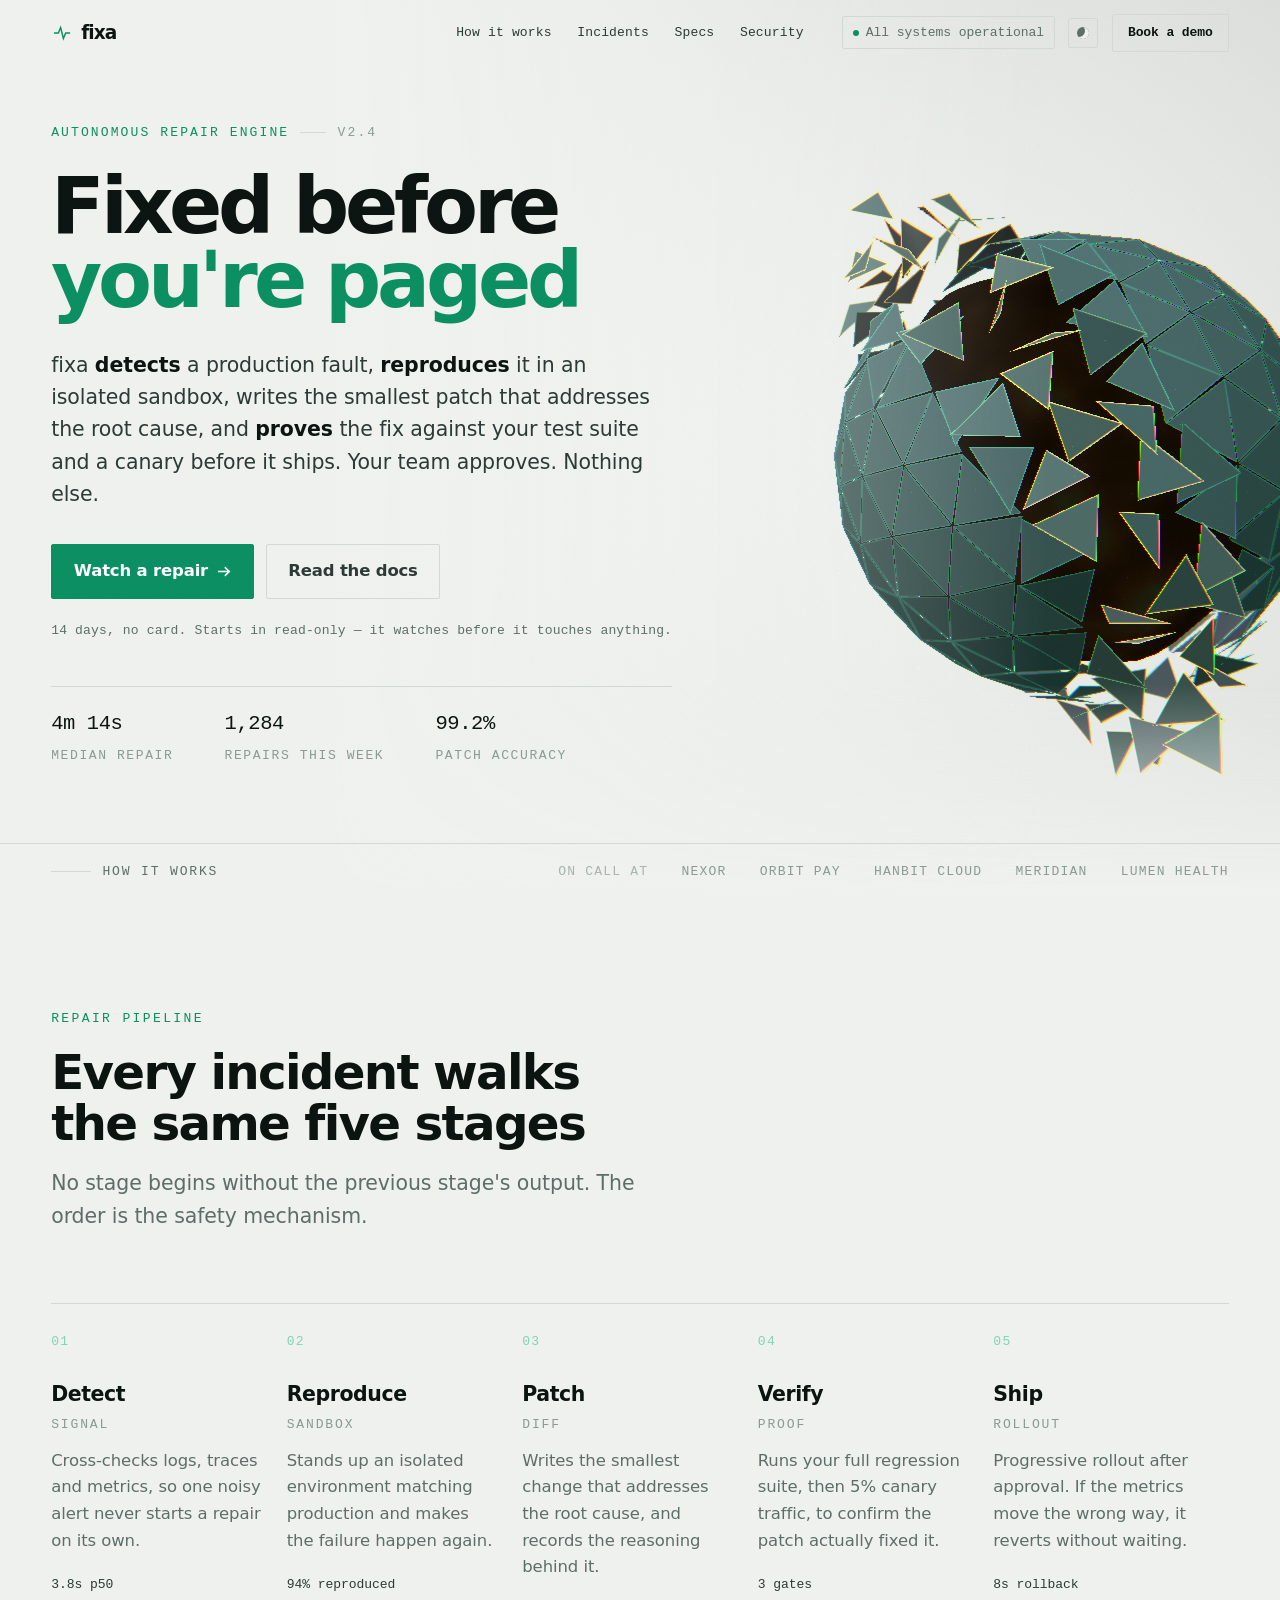
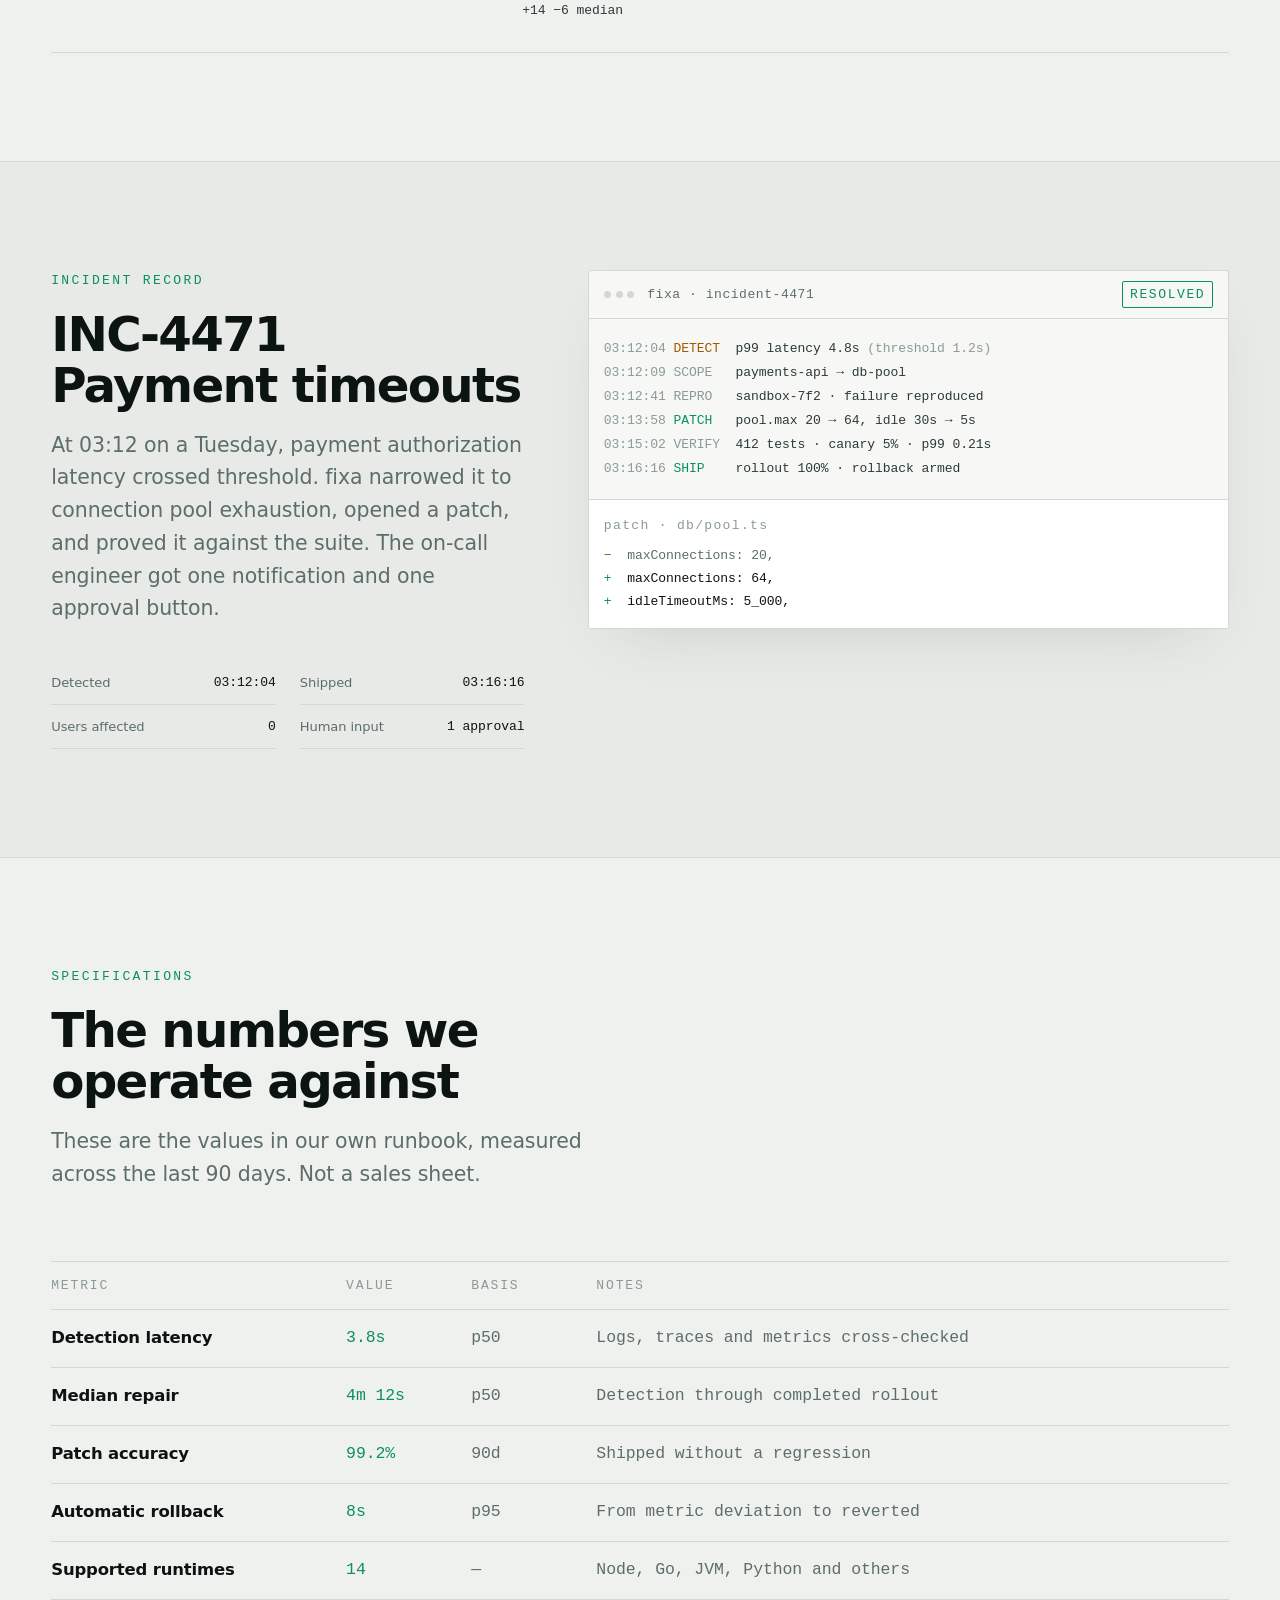
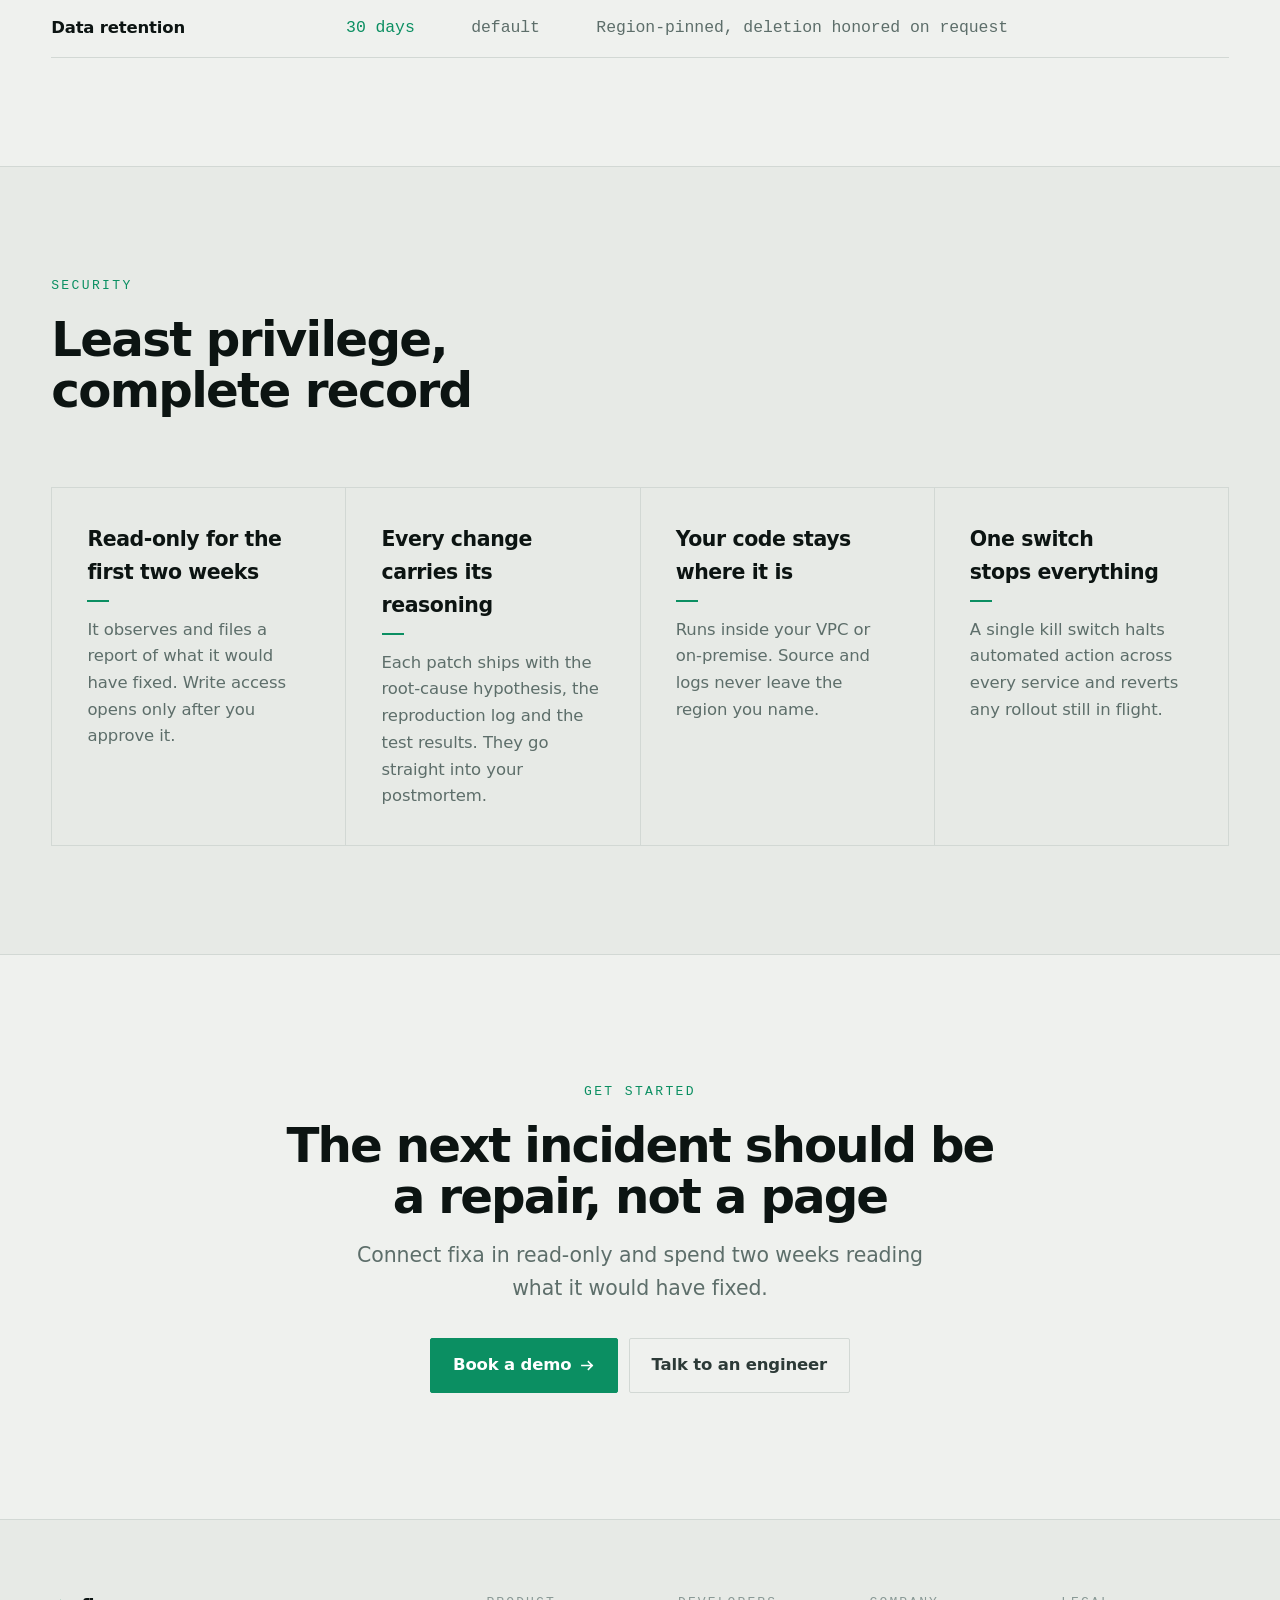
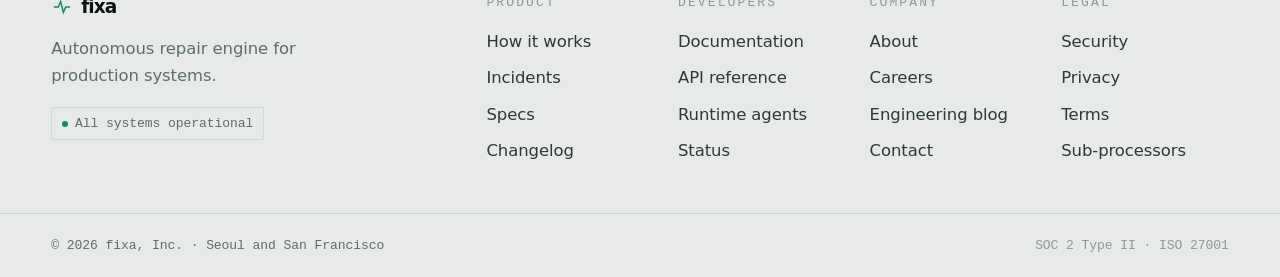
==== commit 036afddf: "Rewrite site in English and drop the hero's readout card Localizes the whole page to English and rew" ====
--- a/index.html
+++ b/index.html
@@ -1,10 +1,10 @@
 <!doctype html>
-<html lang="ko">
+<html lang="en">
 <head>
 <meta charset="utf-8" />
 <meta name="viewport" content="width=device-width, initial-scale=1, viewport-fit=cover" />
-<title>fixa — 사람이 알아채기 전에 스스로 복구합니다</title>
-<meta name="description" content="fixa는 프로덕션 결함을 감지하고, 재현하고, 패치를 작성해 검증까지 마친 뒤 배포하는 자율 복구 엔진입니다." />
+<title>fixa — Fixed before you're paged</title>
+<meta name="description" content="fixa is an autonomous repair engine. It detects a production fault, reproduces it in an isolated sandbox, writes the smallest patch that fixes it, and proves the fix before shipping." />
 <meta name="color-scheme" content="dark light" />
 <link rel="stylesheet" href="assets/css/fixa.css" />
 <script>
@@ -19,12 +19,12 @@
 </head>
 <body>
 
-<a class="skip" href="#main">본문으로 건너뛰기</a>
+<a class="skip" href="#main">Skip to content</a>
 
 <!-- ───────────────────────────────────────── nav -->
 <header class="nav" id="nav">
   <div class="nav__in">
-    <a class="brand" href="#" aria-label="fixa 홈">
+    <a class="brand" href="/" aria-label="fixa home">
       <span class="brand__mark" aria-hidden="true">
         <svg viewBox="0 0 24 24" fill="none" stroke="currentColor" stroke-width="1.6" stroke-linecap="square">
           <path d="M4 12h4l2.5-6 3 12L16 12h4" />
@@ -33,22 +33,22 @@
       <span class="brand__word">fixa</span>
     </a>
 
-    <nav class="nav__links" aria-label="주요 메뉴">
-      <a href="#how">작동 방식</a>
-      <a href="#proof">복구 기록</a>
-      <a href="#spec">사양</a>
-      <a href="#trust">보안</a>
+    <nav class="nav__links" aria-label="Primary">
+      <a href="#how">How it works</a>
+      <a href="#proof">Incidents</a>
+      <a href="#spec">Specs</a>
+      <a href="#trust">Security</a>
     </nav>
 
     <div class="nav__end">
       <p class="status" role="status">
         <span class="status__dot" aria-hidden="true"></span>
-        <span class="status__txt">모든 시스템 정상</span>
-      </p>
-      <button class="themebtn" type="button" id="themebtn" aria-label="밝기 전환">
+        <span class="status__txt">All systems operational</span>
+      </p>
+      <button class="themebtn" type="button" id="themebtn" aria-label="Toggle light and dark">
         <span class="themebtn__ico" aria-hidden="true"></span>
       </button>
-      <a class="btn btn--sm" href="#cta">시작하기</a>
+      <a class="btn btn--sm" href="#cta">Book a demo</a>
     </div>
   </div>
 </header>
@@ -65,123 +65,108 @@
   </div>
 
   <div class="hero__grid">
-
     <div class="hero__lede">
       <p class="eyebrow">
-        <span class="eyebrow__k">자율 복구 엔진</span>
+        <span class="eyebrow__k">Autonomous repair engine</span>
         <span class="eyebrow__sep" aria-hidden="true"></span>
-        <span class="eyebrow__v">AUTONOMOUS&nbsp;REPAIR&nbsp;/&nbsp;v2.4</span>
+        <span class="eyebrow__v">v2.4</span>
       </p>
 
       <h1 class="display" id="headline">
-        <span class="display__ln" data-scramble>사람이 알아채기 전에</span>
-        <span class="display__ln display__ln--accent" data-scramble data-delay="260">스스로 복구합니다</span>
+        <span class="display__ln" data-scramble>Fixed before</span>
+        <span class="display__ln display__ln--accent" data-scramble data-delay="260">you're paged</span>
       </h1>
 
       <p class="lede">
-        fixa는 프로덕션에서 발생한 결함을 <em>감지</em>하고, 격리된 샌드박스에서
-        <em>재현</em>한 뒤, 최소 변경 패치를 작성해 <em>검증</em>까지 마치고 배포합니다.
-        사람은 승인만 하면 됩니다.
+        fixa <em>detects</em> a production fault, <em>reproduces</em> it in an isolated
+        sandbox, writes the smallest patch that addresses the root cause, and
+        <em>proves</em> the fix against your test suite and a canary before it ships.
+        Your team approves. Nothing else.
       </p>
 
       <div class="ctarow">
         <a class="btn btn--primary" href="#proof">
-          <span>복구 시연 보기</span>
+          <span>Watch a repair</span>
           <svg class="btn__arw" viewBox="0 0 16 16" fill="none" stroke="currentColor" stroke-width="1.7" aria-hidden="true"><path d="M2 8h11M9 4l4 4-4 4" stroke-linecap="square"/></svg>
         </a>
-        <a class="btn btn--ghost" href="#spec">기술 문서</a>
+        <a class="btn btn--ghost" href="#spec">Read the docs</a>
       </div>
 
       <p class="microcopy">
-        신용카드 없이 14일 · 읽기 전용 모드로 먼저 관찰합니다
-      </p>
-    </div>
-
-    <!-- live instrument readout -->
-    <aside class="readout" aria-label="실시간 지표">
-      <p class="readout__hd">
-        <span>LIVE&nbsp;TELEMETRY</span>
-        <span class="readout__pulse" aria-hidden="true"></span>
-      </p>
-
-      <dl class="readout__list">
-        <div class="ro">
-          <dt>평균 복구 시간</dt>
-          <dd><span class="num" data-tick="mttr">04:12</span></dd>
+        14 days, no card. Starts in read-only — it watches before it touches anything.
+      </p>
+
+      <dl class="stats" aria-label="Fleet metrics, last 7 days">
+        <div class="stat">
+          <dt>Median repair</dt>
+          <dd><span class="num" data-tick="mttr">4m 12s</span></dd>
         </div>
-        <div class="ro">
-          <dt>이번 주 자동 복구</dt>
+        <div class="stat">
+          <dt>Repairs this week</dt>
           <dd><span class="num" data-tick="fixed">1,284</span></dd>
         </div>
-        <div class="ro">
-          <dt>패치 정확도</dt>
+        <div class="stat">
+          <dt>Patch accuracy</dt>
           <dd><span class="num" data-tick="acc">99.2%</span></dd>
         </div>
-        <div class="ro">
-          <dt>감시 중 서비스</dt>
-          <dd><span class="num">37</span></dd>
-        </div>
       </dl>
-
-      <div class="readout__ft">
-        <span class="chip chip--ok">복구 완료 12</span>
-        <span class="chip chip--warn">검증 중 2</span>
-      </div>
-    </aside>
-
+    </div>
   </div>
 
   <div class="hero__base">
     <a class="scrollcue" href="#how">
       <span class="scrollcue__ln" aria-hidden="true"></span>
-      <span>작동 방식</span>
+      <span>How it works</span>
     </a>
-    <ul class="marks" aria-label="도입 기업">
-      <li>NEXOR</li><li>한빛클라우드</li><li>Orbit&nbsp;Pay</li><li>대성물류</li><li>Lumen&nbsp;Health</li>
-    </ul>
+    <div class="marks">
+      <p class="marks__lb">On call at</p>
+      <ul aria-label="Customers">
+        <li>NEXOR</li><li>Orbit&nbsp;Pay</li><li>Hanbit&nbsp;Cloud</li><li>Meridian</li><li>Lumen&nbsp;Health</li>
+      </ul>
+    </div>
   </div>
 </section>
 
 <!-- ───────────────────────────────────────── pipeline -->
 <section class="sec" id="how">
   <div class="sec__hd reveal">
-    <p class="kicker">복구 파이프라인</p>
-    <h2 class="h2">한 번의 장애가 <br />다섯 단계를 지납니다</h2>
+    <p class="kicker">Repair pipeline</p>
+    <h2 class="h2">Every incident walks <br />the same five stages</h2>
     <p class="sec__sub">
-      각 단계는 앞 단계의 산출물 없이는 시작하지 않습니다. 순서가 곧 안전장치입니다.
+      No stage begins without the previous stage's output. The order is the safety mechanism.
     </p>
   </div>
 
   <ol class="pipe" id="pipe">
     <li class="pipe__i reveal">
       <p class="pipe__n">01</p>
-      <h3 class="pipe__t">감지 <span>DETECT</span></h3>
-      <p class="pipe__d">이상 신호를 로그·트레이스·메트릭에서 교차 확인해 평균 4초 안에 포착합니다.</p>
-      <p class="pipe__m">p50 3.8s</p>
+      <h3 class="pipe__t">Detect <span>SIGNAL</span></h3>
+      <p class="pipe__d">Cross-checks logs, traces and metrics, so one noisy alert never starts a repair on its own.</p>
+      <p class="pipe__m">3.8s p50</p>
     </li>
     <li class="pipe__i reveal">
       <p class="pipe__n">02</p>
-      <h3 class="pipe__t">재현 <span>REPRODUCE</span></h3>
-      <p class="pipe__d">프로덕션과 동일한 격리 샌드박스를 세우고 실패 케이스를 다시 만듭니다.</p>
-      <p class="pipe__m">재현율 94%</p>
+      <h3 class="pipe__t">Reproduce <span>SANDBOX</span></h3>
+      <p class="pipe__d">Stands up an isolated environment matching production and makes the failure happen again.</p>
+      <p class="pipe__m">94% reproduced</p>
     </li>
     <li class="pipe__i reveal">
       <p class="pipe__n">03</p>
-      <h3 class="pipe__t">수리 <span>PATCH</span></h3>
-      <p class="pipe__d">근본 원인만 건드리는 최소 변경 패치를 작성하고 이유를 함께 남깁니다.</p>
-      <p class="pipe__m">평균 +14 −6</p>
+      <h3 class="pipe__t">Patch <span>DIFF</span></h3>
+      <p class="pipe__d">Writes the smallest change that addresses the root cause, and records the reasoning behind it.</p>
+      <p class="pipe__m">+14 −6 median</p>
     </li>
     <li class="pipe__i reveal">
       <p class="pipe__n">04</p>
-      <h3 class="pipe__t">검증 <span>VERIFY</span></h3>
-      <p class="pipe__d">회귀 테스트 전량과 카나리 트래픽 5%로 패치가 실제로 고쳤는지 확인합니다.</p>
-      <p class="pipe__m">게이트 3중</p>
+      <h3 class="pipe__t">Verify <span>PROOF</span></h3>
+      <p class="pipe__d">Runs your full regression suite, then 5% canary traffic, to confirm the patch actually fixed it.</p>
+      <p class="pipe__m">3 gates</p>
     </li>
     <li class="pipe__i reveal">
       <p class="pipe__n">05</p>
-      <h3 class="pipe__t">배포 <span>SHIP</span></h3>
-      <p class="pipe__d">승인 후 점진 롤아웃, 지표가 흔들리면 사람을 기다리지 않고 되돌립니다.</p>
-      <p class="pipe__m">롤백 8초</p>
+      <h3 class="pipe__t">Ship <span>ROLLOUT</span></h3>
+      <p class="pipe__d">Progressive rollout after approval. If the metrics move the wrong way, it reverts without waiting.</p>
+      <p class="pipe__m">8s rollback</p>
     </li>
   </ol>
 </section>
@@ -190,22 +175,22 @@
 <section class="sec sec--panel" id="proof">
   <div class="proof">
     <div class="proof__side reveal">
-      <p class="kicker">복구 기록</p>
-      <h2 class="h2">INC‑4471<br />결제 타임아웃</h2>
+      <p class="kicker">Incident record</p>
+      <h2 class="h2">INC‑4471<br />Payment timeouts</h2>
       <p class="sec__sub">
-        새벽 3시 12분, 결제 승인 지연이 임계값을 넘었습니다.
-        fixa가 원인을 커넥션 풀 고갈로 좁히고 패치를 올린 뒤,
-        당직자는 알림 하나와 승인 버튼 하나를 받았습니다.
+        At 03:12 on a Tuesday, payment authorization latency crossed threshold.
+        fixa narrowed it to connection pool exhaustion, opened a patch, and proved it
+        against the suite. The on-call engineer got one notification and one approval button.
       </p>
       <dl class="kv">
-        <div><dt>감지</dt><dd>03:12:04</dd></div>
-        <div><dt>배포</dt><dd>03:16:16</dd></div>
-        <div><dt>영향 사용자</dt><dd>0</dd></div>
-        <div><dt>사람 개입</dt><dd>승인 1회</dd></div>
+        <div><dt>Detected</dt><dd>03:12:04</dd></div>
+        <div><dt>Shipped</dt><dd>03:16:16</dd></div>
+        <div><dt>Users affected</dt><dd>0</dd></div>
+        <div><dt>Human input</dt><dd>1 approval</dd></div>
       </dl>
     </div>
 
-    <figure class="term reveal" aria-label="fixa 복구 로그 예시">
+    <figure class="term reveal" aria-label="fixa repair log for incident 4471">
       <figcaption class="term__bar">
         <span class="term__dots" aria-hidden="true"><i></i><i></i><i></i></span>
         <span class="term__ttl">fixa · incident‑4471</span>
@@ -214,10 +199,10 @@
       <pre class="term__body"><code data-type>
 <span class="c-mut">03:12:04</span> <span class="c-warn">DETECT </span> p99 latency 4.8s <span class="c-mut">(threshold 1.2s)</span>
 <span class="c-mut">03:12:09</span> <span class="c-mut">SCOPE  </span> payments‑api → db‑pool
-<span class="c-mut">03:12:41</span> <span class="c-mut">REPRO  </span> sandbox‑7f2 · 실패 재현 성공
+<span class="c-mut">03:12:41</span> <span class="c-mut">REPRO  </span> sandbox‑7f2 · failure reproduced
 <span class="c-mut">03:13:58</span> <span class="c-ok">PATCH  </span> pool.max 20 → 64, idle 30s → 5s
 <span class="c-mut">03:15:02</span> <span class="c-mut">VERIFY </span> 412 tests · canary 5% · p99 0.21s
-<span class="c-mut">03:16:16</span> <span class="c-ok">SHIP   </span> rollout 100% · 롤백 준비 완료
+<span class="c-mut">03:16:16</span> <span class="c-ok">SHIP   </span> rollout 100% · rollback armed
 </code></pre>
       <div class="term__diff">
         <p class="term__difhd">patch · db/pool.ts</p>
@@ -232,24 +217,24 @@
 <!-- ───────────────────────────────────────── spec -->
 <section class="sec" id="spec">
   <div class="sec__hd reveal">
-    <p class="kicker">사양</p>
-    <h2 class="h2">숫자로 적어둡니다</h2>
-    <p class="sec__sub">영업 자료가 아니라 운영 문서에 들어가는 값입니다. 지난 90일 실측 기준.</p>
+    <p class="kicker">Specifications</p>
+    <h2 class="h2">The numbers we<br />operate against</h2>
+    <p class="sec__sub">These are the values in our own runbook, measured across the last 90 days. Not a sales sheet.</p>
   </div>
 
   <div class="tablewrap reveal">
     <table class="tbl">
-      <caption class="sr">fixa 운영 사양</caption>
+      <caption class="sr">fixa operating specifications</caption>
       <thead>
-        <tr><th scope="col">항목</th><th scope="col">값</th><th scope="col">측정</th><th scope="col">비고</th></tr>
+        <tr><th scope="col">Metric</th><th scope="col">Value</th><th scope="col">Basis</th><th scope="col">Notes</th></tr>
       </thead>
       <tbody>
-        <tr><th scope="row">감지 지연</th><td class="n">3.8s</td><td class="n n--unit">p50</td><td>로그·트레이스·메트릭 교차</td></tr>
-        <tr><th scope="row">평균 복구 시간</th><td class="n">4:12</td><td class="n n--unit">p50</td><td>감지부터 배포 완료까지</td></tr>
-        <tr><th scope="row">패치 정확도</th><td class="n">99.2%</td><td class="n n--unit">90일</td><td>회귀 없이 통과한 비율</td></tr>
-        <tr><th scope="row">자동 롤백</th><td class="n">8s</td><td class="n n--unit">p95</td><td>지표 이탈 감지 시</td></tr>
-        <tr><th scope="row">지원 런타임</th><td class="n">14</td><td class="n n--unit">—</td><td>Node · Go · JVM · Python 외</td></tr>
-        <tr><th scope="row">데이터 보존</th><td class="n">30일</td><td class="n n--unit">기본</td><td>리전 고정, 삭제 요청 즉시 반영</td></tr>
+        <tr><th scope="row">Detection latency</th><td class="n">3.8s</td><td class="n n--unit">p50</td><td>Logs, traces and metrics cross-checked</td></tr>
+        <tr><th scope="row">Median repair</th><td class="n">4m 12s</td><td class="n n--unit">p50</td><td>Detection through completed rollout</td></tr>
+        <tr><th scope="row">Patch accuracy</th><td class="n">99.2%</td><td class="n n--unit">90d</td><td>Shipped without a regression</td></tr>
+        <tr><th scope="row">Automatic rollback</th><td class="n">8s</td><td class="n n--unit">p95</td><td>From metric deviation to reverted</td></tr>
+        <tr><th scope="row">Supported runtimes</th><td class="n">14</td><td class="n n--unit">—</td><td>Node, Go, JVM, Python and others</td></tr>
+        <tr><th scope="row">Data retention</th><td class="n">30 days</td><td class="n n--unit">default</td><td>Region-pinned, deletion honored on request</td></tr>
       </tbody>
     </table>
   </div>
@@ -258,25 +243,25 @@
 <!-- ───────────────────────────────────────── trust -->
 <section class="sec sec--panel" id="trust">
   <div class="sec__hd reveal">
-    <p class="kicker">보안</p>
-    <h2 class="h2">권한은 최소로,<br />기록은 전부</h2>
+    <p class="kicker">Security</p>
+    <h2 class="h2">Least privilege,<br />complete record</h2>
   </div>
   <ul class="cards">
     <li class="card reveal">
-      <h3 class="card__t">읽기 전용으로 시작</h3>
-      <p class="card__d">도입 첫 2주는 관찰만 합니다. 무엇을 고쳤을지 보고서로만 제출하고, 쓰기 권한은 승인 후에 열립니다.</p>
+      <h3 class="card__t">Read-only for the first two weeks</h3>
+      <p class="card__d">It observes and files a report of what it would have fixed. Write access opens only after you approve it.</p>
     </li>
     <li class="card reveal">
-      <h3 class="card__t">모든 변경에 근거</h3>
-      <p class="card__d">패치마다 원인 가설, 재현 로그, 테스트 결과가 함께 남습니다. 사후 검토에 그대로 씁니다.</p>
+      <h3 class="card__t">Every change carries its reasoning</h3>
+      <p class="card__d">Each patch ships with the root-cause hypothesis, the reproduction log and the test results. They go straight into your postmortem.</p>
     </li>
     <li class="card reveal">
-      <h3 class="card__t">코드는 나가지 않습니다</h3>
-      <p class="card__d">전용 VPC 또는 온프레미스에서 실행합니다. 소스와 로그는 지정한 리전을 벗어나지 않습니다.</p>
+      <h3 class="card__t">Your code stays where it is</h3>
+      <p class="card__d">Runs inside your VPC or on-premise. Source and logs never leave the region you name.</p>
     </li>
     <li class="card reveal">
-      <h3 class="card__t">언제든 멈춤</h3>
-      <p class="card__d">단일 킬 스위치로 전 서비스 자동 조치를 중단합니다. 진행 중이던 롤아웃은 즉시 되돌립니다.</p>
+      <h3 class="card__t">One switch stops everything</h3>
+      <p class="card__d">A single kill switch halts automated action across every service and reverts any rollout still in flight.</p>
     </li>
   </ul>
 </section>
@@ -284,15 +269,15 @@
 <!-- ───────────────────────────────────────── cta -->
 <section class="cta" id="cta">
   <div class="cta__in reveal">
-    <p class="kicker">시작</p>
-    <h2 class="cta__t">다음 장애는<br />알림보다 복구가 먼저입니다</h2>
-    <p class="sec__sub">읽기 전용 모드로 붙여두고, fixa가 무엇을 고쳤을지 2주 동안 지켜보세요.</p>
+    <p class="kicker">Get started</p>
+    <h2 class="cta__t">The next incident should be<br />a repair, not a page</h2>
+    <p class="sec__sub">Connect fixa in read-only and spend two weeks reading what it would have fixed.</p>
     <div class="ctarow">
       <a class="btn btn--primary" href="#">
-        <span>도입 문의</span>
+        <span>Book a demo</span>
         <svg class="btn__arw" viewBox="0 0 16 16" fill="none" stroke="currentColor" stroke-width="1.7" aria-hidden="true"><path d="M2 8h11M9 4l4 4-4 4" stroke-linecap="square"/></svg>
       </a>
-      <a class="btn btn--ghost" href="#">엔지니어와 통화</a>
+      <a class="btn btn--ghost" href="#">Talk to an engineer</a>
     </div>
   </div>
 </section>
@@ -301,9 +286,65 @@
 
 <footer class="foot">
   <div class="foot__in">
-    <p class="foot__brand">fixa</p>
-    <p class="foot__note">자율 복구 엔진 · 서울</p>
-    <p class="foot__note foot__note--dim">© 2026 fixa. 이 페이지는 디자인 템플릿입니다.</p>
+    <div class="foot__id">
+      <a class="brand" href="/" aria-label="fixa home">
+        <span class="brand__mark" aria-hidden="true">
+          <svg viewBox="0 0 24 24" fill="none" stroke="currentColor" stroke-width="1.6" stroke-linecap="square">
+            <path d="M4 12h4l2.5-6 3 12L16 12h4" />
+          </svg>
+        </span>
+        <span class="brand__word">fixa</span>
+      </a>
+      <p class="foot__blurb">Autonomous repair engine for production systems.</p>
+      <p class="status status--foot">
+        <span class="status__dot" aria-hidden="true"></span>
+        <span class="status__txt">All systems operational</span>
+      </p>
+    </div>
+
+    <nav class="foot__cols" aria-label="Footer">
+      <div class="foot__col">
+        <h2 class="foot__h">Product</h2>
+        <ul>
+          <li><a href="#how">How it works</a></li>
+          <li><a href="#proof">Incidents</a></li>
+          <li><a href="#spec">Specs</a></li>
+          <li><a href="#">Changelog</a></li>
+        </ul>
+      </div>
+      <div class="foot__col">
+        <h2 class="foot__h">Developers</h2>
+        <ul>
+          <li><a href="#">Documentation</a></li>
+          <li><a href="#">API reference</a></li>
+          <li><a href="#">Runtime agents</a></li>
+          <li><a href="#">Status</a></li>
+        </ul>
+      </div>
+      <div class="foot__col">
+        <h2 class="foot__h">Company</h2>
+        <ul>
+          <li><a href="#">About</a></li>
+          <li><a href="#">Careers</a></li>
+          <li><a href="#">Engineering blog</a></li>
+          <li><a href="#">Contact</a></li>
+        </ul>
+      </div>
+      <div class="foot__col">
+        <h2 class="foot__h">Legal</h2>
+        <ul>
+          <li><a href="#trust">Security</a></li>
+          <li><a href="#">Privacy</a></li>
+          <li><a href="#">Terms</a></li>
+          <li><a href="#">Sub-processors</a></li>
+        </ul>
+      </div>
+    </nav>
+  </div>
+
+  <div class="foot__base">
+    <p class="foot__note">© 2026 fixa, Inc. · Seoul and San Francisco</p>
+    <p class="foot__note foot__note--dim">SOC 2 Type II · ISO 27001</p>
   </div>
 </footer>
 
--- a/assets/css/fixa.css
+++ b/assets/css/fixa.css
@@ -33,7 +33,7 @@
 
   /* shader palette (read by JS, so the canvas obeys the theme) */
   --gl-bg:       8, 10, 12;
-  --gl-shell:    96, 112, 118;
+  --gl-shell:    78, 94, 104;
   --gl-ok:       61, 235, 176;
   --gl-warn:     255, 160, 51;
   --gl-bloom:    1.0;
@@ -52,12 +52,11 @@
   --s-1:  clamp(1.06rem, .98rem + .38vw, 1.28rem);
   --s-2:  clamp(1.4rem, 1.2rem + .9vw, 2rem);
   --s-3:  clamp(1.9rem, 1.5rem + 1.9vw, 3.1rem);
-  --s-4:  clamp(2.4rem, 1.55rem + 4.2vw, 5.4rem);
+  --s-4:  clamp(2.8rem, 1.55rem + 4.2vw, 6.4rem);
 
   /* layout */
   --gutter: clamp(1.25rem, 4vw, 4.5rem);
   --maxw: 1440px;
-  --rail: 300px;
 }
 
 @media (prefers-color-scheme: light) {
@@ -86,7 +85,7 @@
     --grain:     .022;
 
     --gl-bg:     239, 241, 238;
-    --gl-shell:  84, 96, 100;
+    --gl-shell:  72, 84, 90;
     --gl-ok:     11, 143, 98;
     --gl-warn:   190, 104, 12;
     --gl-bloom:  .30;
@@ -118,7 +117,7 @@
   --shadow-lg: 0 24px 60px -34px #4A5A5640;
   --grain:     .022;
   --gl-bg:     239, 241, 238;
-  --gl-shell:  84, 96, 100;
+  --gl-shell:  72, 84, 90;
   --gl-ok:     11, 143, 98;
   --gl-warn:   190, 104, 12;
   --gl-bloom:  .30;
@@ -148,7 +147,7 @@
   --shadow-lg: 0 30px 80px -40px #000000CC;
   --grain:     .035;
   --gl-bg:     8, 10, 12;
-  --gl-shell:  96, 112, 118;
+  --gl-shell:  78, 94, 104;
   --gl-ok:     61, 235, 176;
   --gl-warn:   255, 160, 51;
   --gl-bloom:  1.0;
@@ -174,8 +173,6 @@
   letter-spacing: -.005em;
   -webkit-font-smoothing: antialiased;
   overflow-x: hidden;
-  /* Korean must break between words, never inside one */
-  word-break: keep-all;
   overflow-wrap: break-word;
 }
 
@@ -220,8 +217,8 @@
 
 /* ---------- 3. shared type ------------------------------- */
 
-.kicker, .eyebrow, .status, .num, .pipe__n, .pipe__m, .marks li,
-.term, .chip, .readout__hd, .microcopy, .foot__note, .tbl {
+.kicker, .eyebrow, .status, .pipe__n, .pipe__m,
+.term, .microcopy, .foot__note, .tbl {
   font-family: var(--f-mono);
 }
 
@@ -408,16 +405,14 @@
   width: 100%;
   margin-inline: auto;
   padding-inline: var(--gutter);
-  display: grid;
-  grid-template-columns: minmax(0, 1fr) var(--rail);
+  display: flex;
   align-items: center;
-  gap: clamp(2rem, 5vw, 5rem);
   flex: 1 1 auto;
 }
 
 /* the headline sets its own width (its lines are nowrap); this only
    keeps the supporting copy from running under the render */
-.hero__lede { max-width: 42rem; }
+.hero__lede { max-width: 40rem; }
 
 .eyebrow {
   display: flex; align-items: center; gap: .7rem;
@@ -440,6 +435,8 @@
   letter-spacing: -.055em;
   display: flex;
   flex-direction: column;
+  /* each line hugs its own text instead of stretching to the column */
+  align-items: flex-start;
 }
 .display__ln { display: block; white-space: nowrap; }
 .display__ln--accent { color: var(--ok); }
@@ -459,7 +456,7 @@
   margin-top: clamp(1.3rem, 2.4vw, 2rem);
   font-size: var(--s-1);
   color: var(--ink-2);
-  max-width: 40ch;
+  max-width: 46ch;
   line-height: 1.58;
 }
 .lede em { font-style: normal; color: var(--ink); font-weight: 560; }
@@ -467,62 +464,37 @@
 .microcopy {
   margin-top: 1.3rem;
   font-size: var(--s--1);
+  color: var(--muted);
+  letter-spacing: .01em;
+}
+
+/* inline proof row — live figures sit quietly under the calls to
+   action rather than in a panel competing with the render */
+.stats {
+  display: flex;
+  flex-wrap: wrap;
+  gap: 0 clamp(1.5rem, 4vw, 3.2rem);
+  margin-top: clamp(2rem, 4vw, 2.8rem);
+  padding-top: 1.25rem;
+  border-top: 1px solid var(--hair);
+}
+.stat { display: flex; flex-direction: column-reverse; gap: .3rem; }
+.stat dt {
+  font-family: var(--f-mono);
+  font-size: var(--s--1);
+  letter-spacing: .12em;
+  text-transform: uppercase;
   color: var(--faint);
-  letter-spacing: .01em;
-}
-
-/* instrument rail — a readout panel floating over the render, so the
-   object can stay large behind it without costing legibility */
-.readout {
-  align-self: center;
-  padding: 1.15rem 1.25rem 1.25rem;
-  border: 1px solid var(--hair);
-  border-radius: 3px;
-  background: color-mix(in srgb, var(--ground) 62%, transparent);
-  backdrop-filter: blur(16px) saturate(1.25);
-  box-shadow: var(--shadow-lg);
-}
-.readout__hd {
-  display: flex; align-items: center; justify-content: space-between;
-  font-size: var(--s--1); letter-spacing: .18em; color: var(--faint);
-  padding-bottom: 1rem; border-bottom: 1px solid var(--hair);
-}
-.readout__pulse {
-  width: 5px; height: 5px; border-radius: 50%; background: var(--ok);
-  animation: blink 1.8s steps(1) infinite;
-}
-@keyframes blink { 0%, 60% { opacity: 1; } 61%, 100% { opacity: .18; } }
-
-.readout__list { display: flex; flex-direction: column; }
-.ro {
-  display: flex; align-items: baseline; justify-content: space-between;
-  gap: 1rem;
-  padding: .82rem 0;
-  border-bottom: 1px solid var(--hair);
-}
-.ro dt {
-  font-size: var(--s--1); color: var(--muted);
-  font-family: var(--f-display); letter-spacing: 0;
-}
-.ro dd { margin: 0; }
+}
+.stat dd { margin: 0; }
 .num {
+  font-family: var(--f-mono);
   font-size: var(--s-1);
   font-weight: 520;
   font-variant-numeric: tabular-nums;
   letter-spacing: -.02em;
   color: var(--ink);
 }
-
-.readout__ft { display: flex; flex-wrap: wrap; gap: .4rem; padding-top: 1rem; }
-.chip {
-  font-size: var(--s--1);
-  padding: .22rem .5rem;
-  border: 1px solid currentColor;
-  border-radius: 2px;
-  letter-spacing: .02em;
-}
-.chip--ok { color: var(--ok); }
-.chip--warn { color: var(--warn); }
 
 .hero__base {
   max-width: var(--maxw);
@@ -555,9 +527,16 @@
 .scrollcue:hover { color: var(--ink); }
 
 .marks {
-  display: flex; flex-wrap: wrap; gap: clamp(1rem, 2.6vw, 2.4rem);
+  display: flex; align-items: center; flex-wrap: wrap;
+  gap: .6rem clamp(1rem, 2.6vw, 2.2rem);
+  font-family: var(--f-mono);
   font-size: var(--s--1); color: var(--faint);
   letter-spacing: .09em; text-transform: uppercase;
+}
+.marks__lb { color: var(--faint); opacity: .7; }
+.marks ul {
+  display: flex; flex-wrap: wrap;
+  gap: .6rem clamp(1rem, 2.6vw, 2.2rem);
 }
 
 /* ---------- 7. sections ----------------------------------- */
@@ -748,10 +727,43 @@
 .foot { border-top: 1px solid var(--hair); background: var(--ground-2); }
 .foot__in {
   max-width: var(--maxw); margin-inline: auto;
-  padding: 2.4rem var(--gutter);
-  display: flex; flex-wrap: wrap; align-items: baseline; gap: .6rem 1.6rem;
-}
-.foot__brand { font-size: 1.1rem; font-weight: 700; letter-spacing: -.05em; }
+  padding: clamp(2.8rem, 6vw, 4.5rem) var(--gutter) clamp(2rem, 4vw, 3rem);
+  display: grid;
+  grid-template-columns: minmax(0, 1fr) minmax(0, 2fr);
+  gap: clamp(2rem, 5vw, 4rem);
+}
+.foot__id { display: flex; flex-direction: column; align-items: flex-start; gap: .9rem; }
+.foot__blurb { color: var(--muted); font-size: var(--s-0); max-width: 30ch; }
+.status--foot { margin-top: .2rem; }
+
+.foot__cols {
+  display: grid;
+  grid-template-columns: repeat(auto-fit, minmax(140px, 1fr));
+  gap: 2rem 1.5rem;
+}
+.foot__h {
+  font-family: var(--f-mono);
+  font-size: var(--s--1);
+  font-weight: 400;
+  letter-spacing: .16em;
+  text-transform: uppercase;
+  color: var(--faint);
+  margin-bottom: 1rem;
+}
+.foot__col ul { display: flex; flex-direction: column; gap: .6rem; }
+.foot__col a {
+  font-size: var(--s-0);
+  color: var(--ink-2);
+  transition: color .25s;
+}
+.foot__col a:hover { color: var(--ok); }
+
+.foot__base {
+  max-width: var(--maxw); margin-inline: auto;
+  padding: 1.3rem var(--gutter);
+  border-top: 1px solid var(--hair);
+  display: flex; flex-wrap: wrap; gap: .5rem 1.5rem;
+}
 .foot__note { font-size: var(--s--1); color: var(--muted); }
 .foot__note--dim { color: var(--faint); margin-inline-start: auto; }
 
@@ -774,33 +786,42 @@
 
 /* ---------- 9. responsive --------------------------------- */
 
-@media (max-width: 1080px) {
-  :root { --rail: 250px; }
-}
-
 @media (max-width: 900px) {
-  .hero__grid { grid-template-columns: minmax(0, 1fr); }
   .hero { min-height: auto; padding-bottom: 2rem; }
   .hero__lede { max-width: 100%; }
   .display__ln { white-space: normal; }
-  .readout { margin-top: 2.5rem; }
   /* no clear column to hide behind on a phone, so the wash carries the contrast */
   .stage__scrim {
     background:
       linear-gradient(180deg,
-        color-mix(in srgb, var(--ground) 86%, transparent) 0%,
-        color-mix(in srgb, var(--ground) 78%, transparent) 46%,
-        color-mix(in srgb, var(--ground) 90%, transparent) 100%),
+        color-mix(in srgb, var(--ground) 90%, transparent) 0%,
+        color-mix(in srgb, var(--ground) 86%, transparent) 42%,
+        color-mix(in srgb, var(--ground) 93%, transparent) 100%),
       linear-gradient(0deg, var(--ground) 3%, transparent 34%);
   }
   .proof { grid-template-columns: minmax(0, 1fr); }
   .nav__links { display: none; }
   .nav__end .status { display: none; }
   .hero__base { flex-direction: column; align-items: flex-start; gap: 1.2rem; }
+  .foot__in { grid-template-columns: minmax(0, 1fr); }
 }
 
 @media (max-width: 520px) {
   .marks li:nth-child(n+4) { display: none; }
+
+  /* both of these wrap raggedly at this width, so stack them on purpose */
+  .ctarow { flex-direction: column; align-items: stretch; }
+  .btn { justify-content: center; }
+
+  .stats { flex-direction: column; gap: 0; }
+  .stat {
+    flex-direction: row;
+    align-items: baseline;
+    justify-content: space-between;
+    gap: 1rem;
+    padding: .7rem 0;
+    border-bottom: 1px solid var(--hair);
+  }
   .kv { grid-template-columns: minmax(0, 1fr); }
   .foot__note--dim { margin-inline-start: 0; }
 }
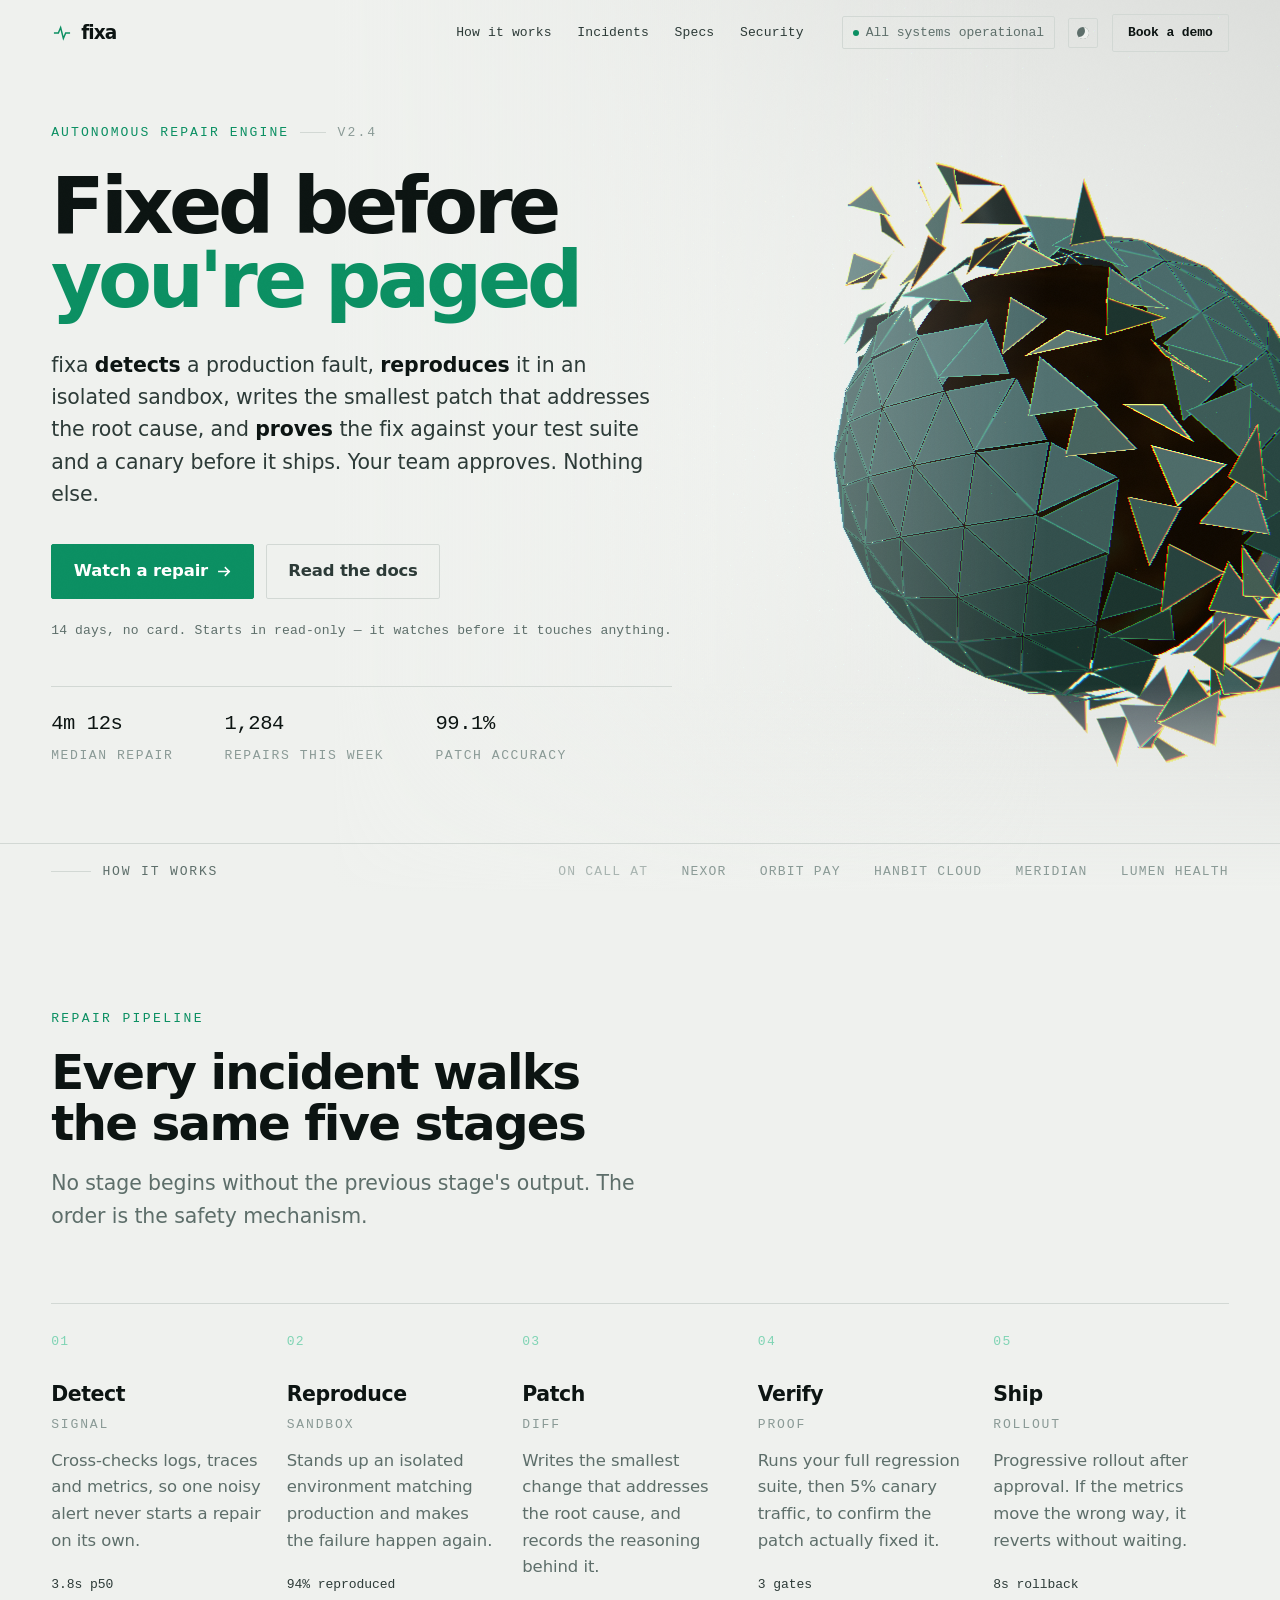
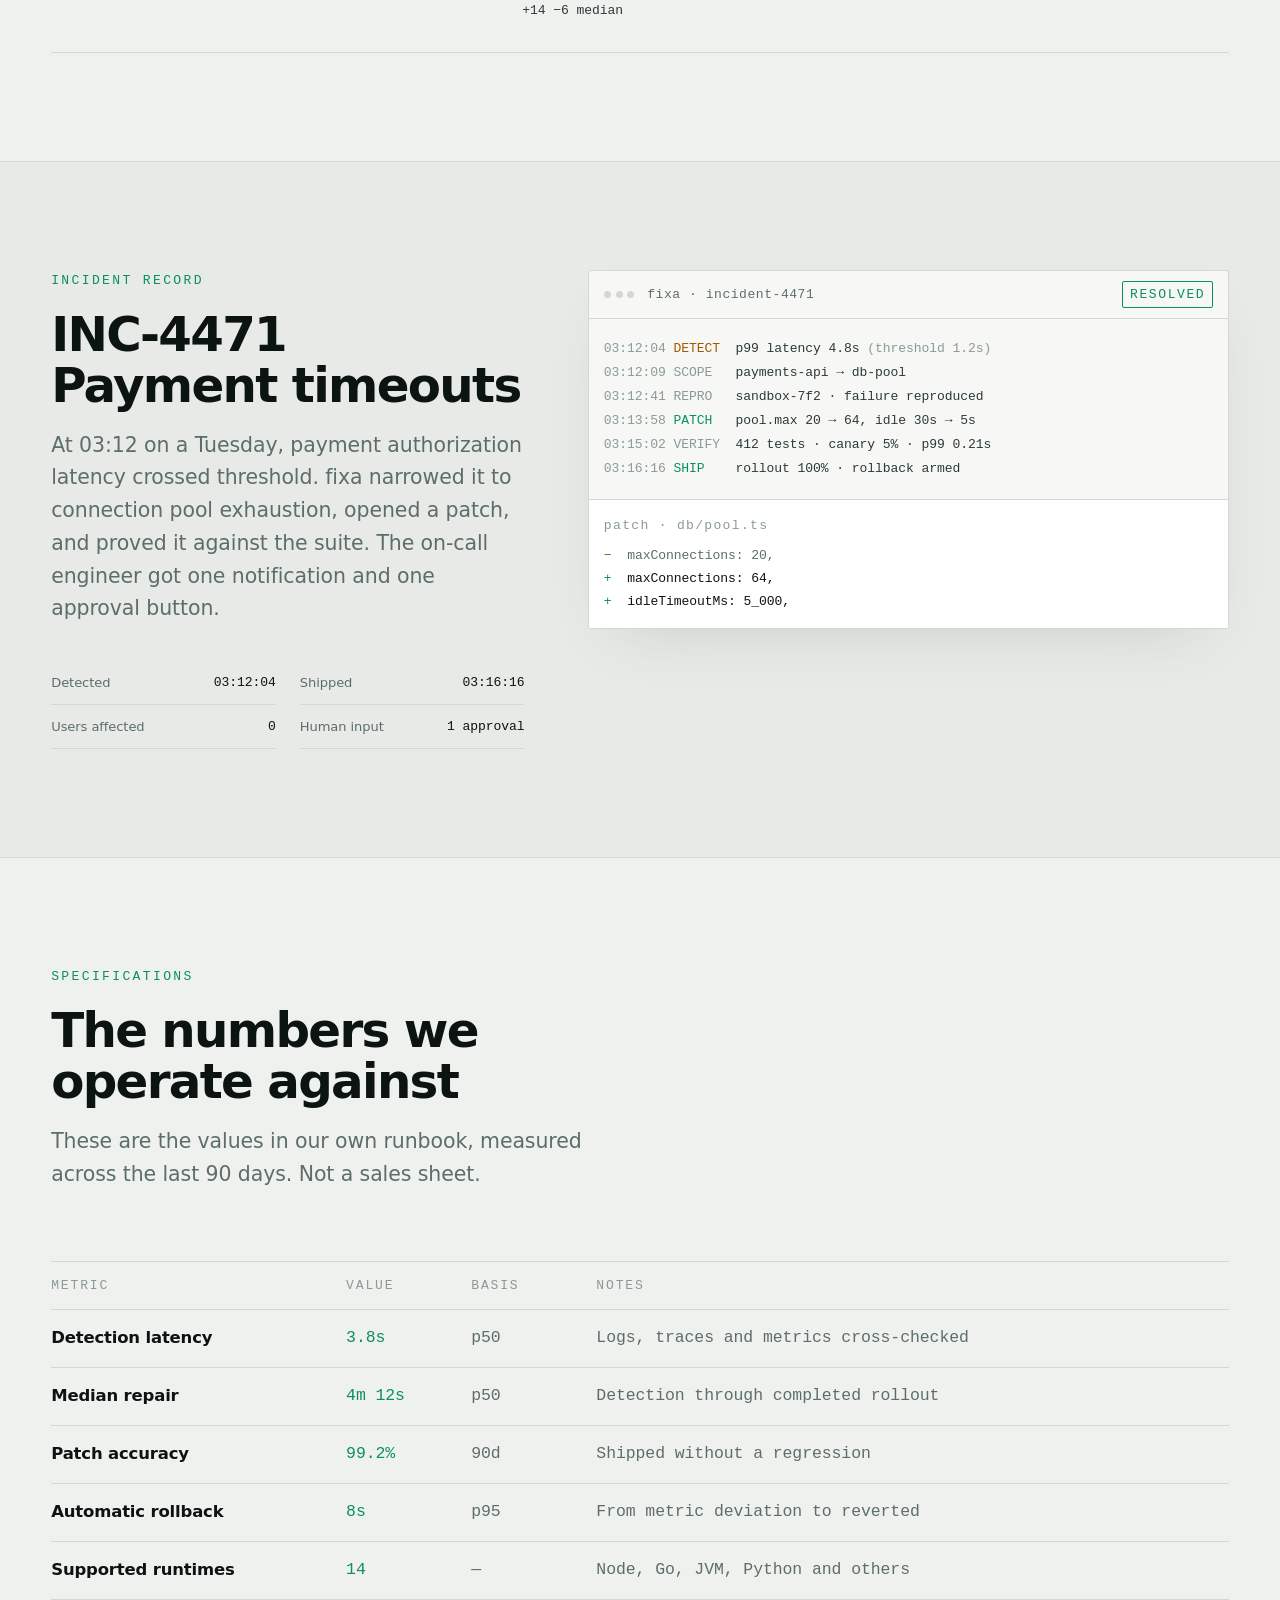
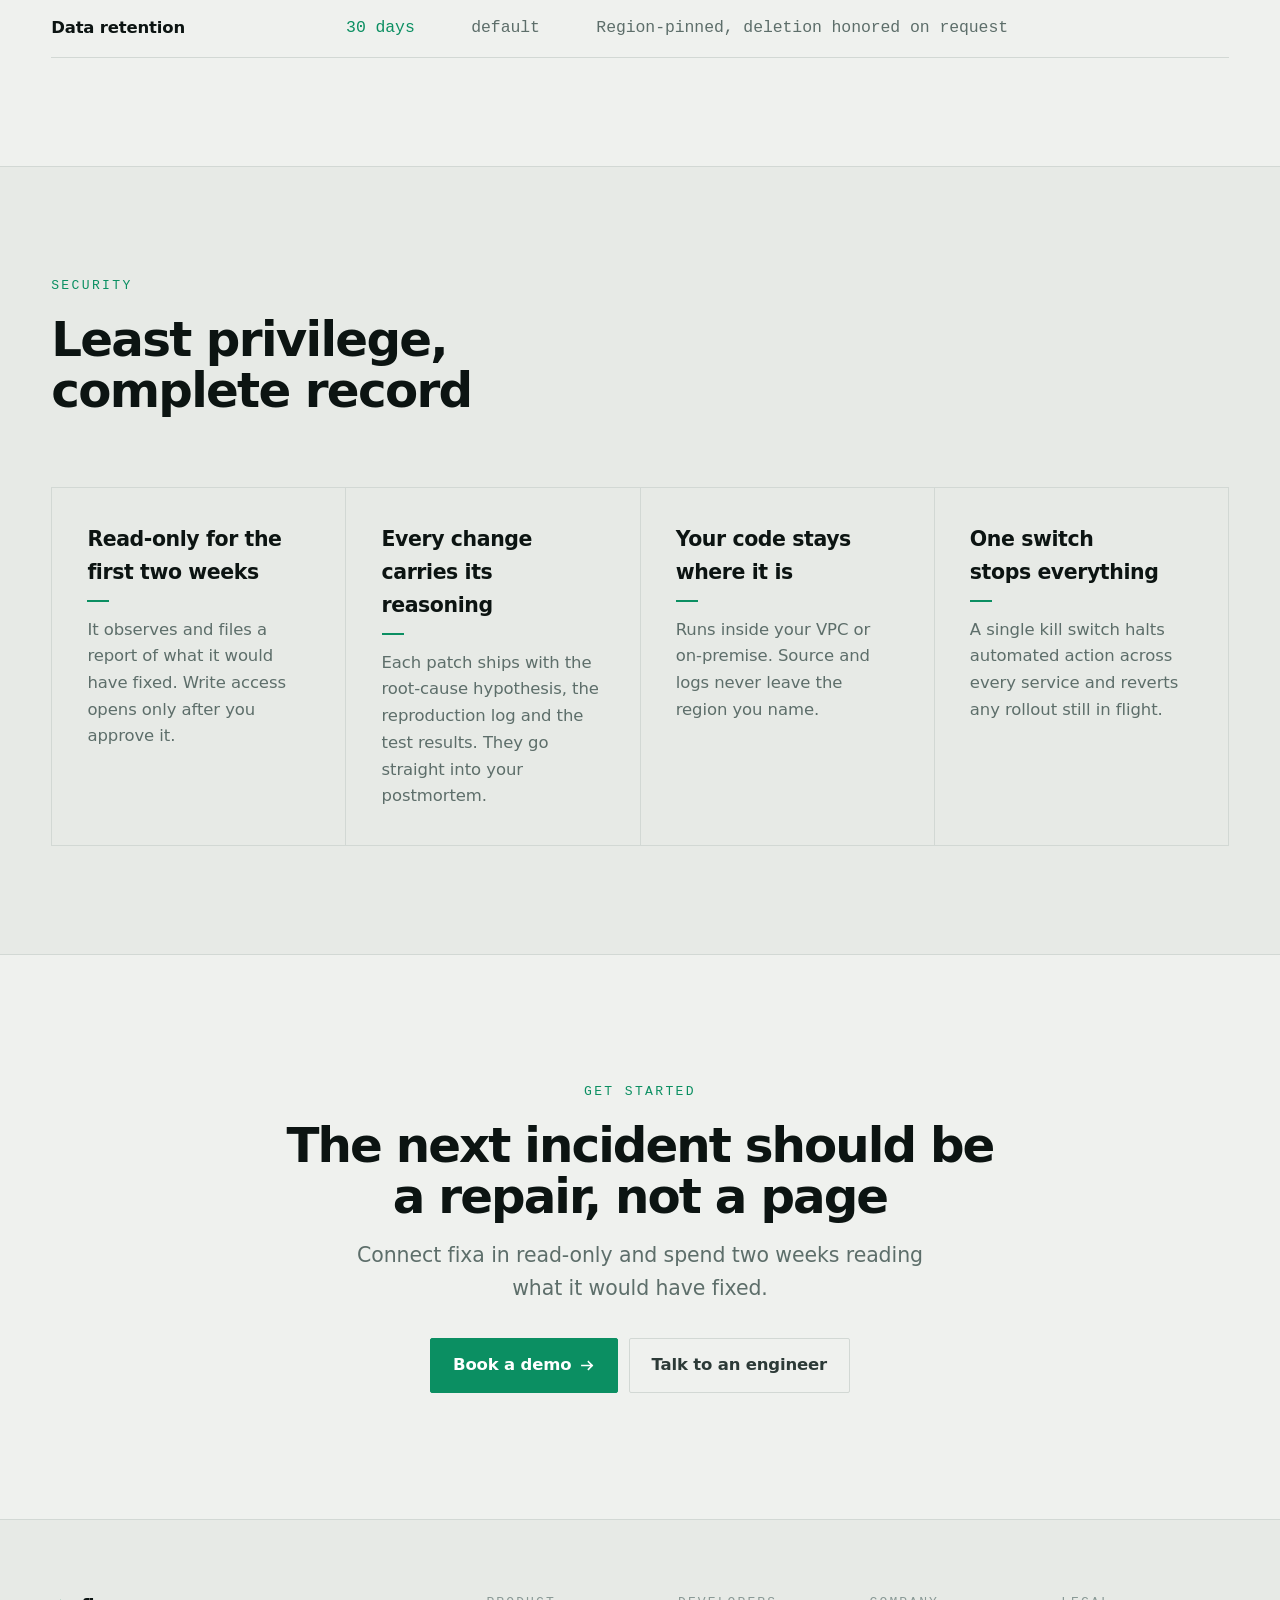
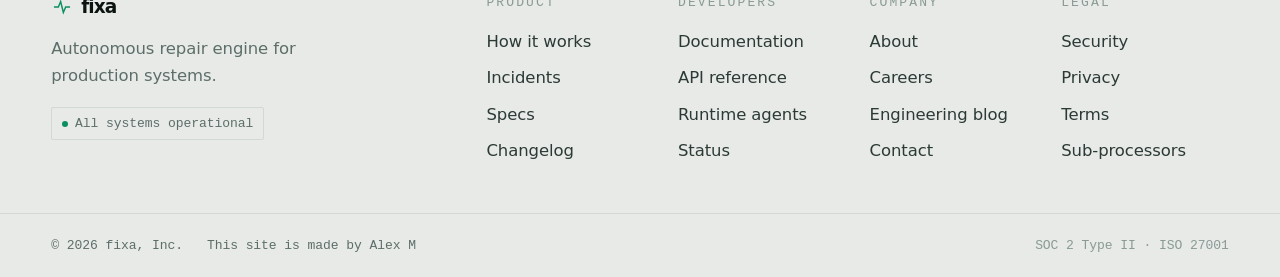
==== commit 7147fd27: "Drop the office locations and credit Alex M in the footer Removes "Seoul and San Francisco" from the" ====
--- a/index.html
+++ b/index.html
@@ -343,7 +343,8 @@
   </div>
 
   <div class="foot__base">
-    <p class="foot__note">© 2026 fixa, Inc. · Seoul and San Francisco</p>
+    <p class="foot__note">© 2026 fixa, Inc.</p>
+    <p class="foot__note">This site is made by Alex M</p>
     <p class="foot__note foot__note--dim">SOC 2 Type II · ISO 27001</p>
   </div>
 </footer>
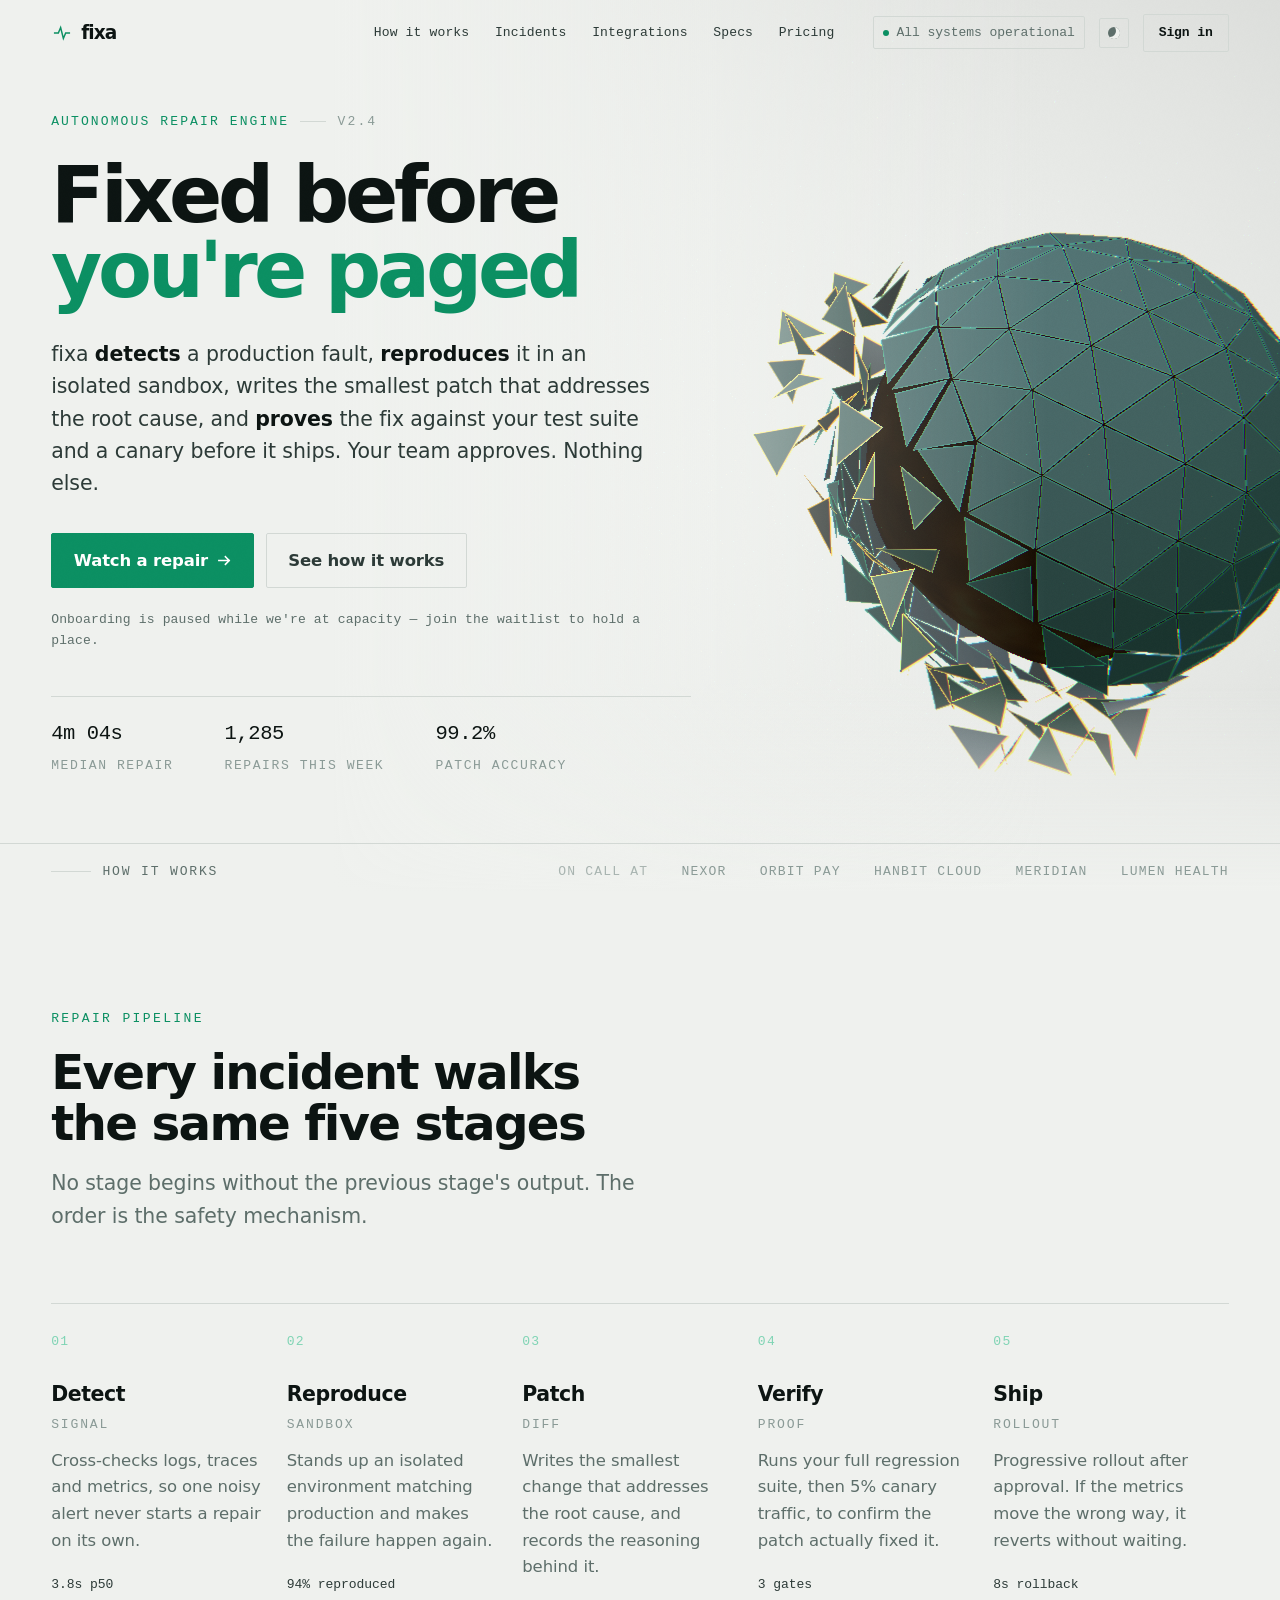
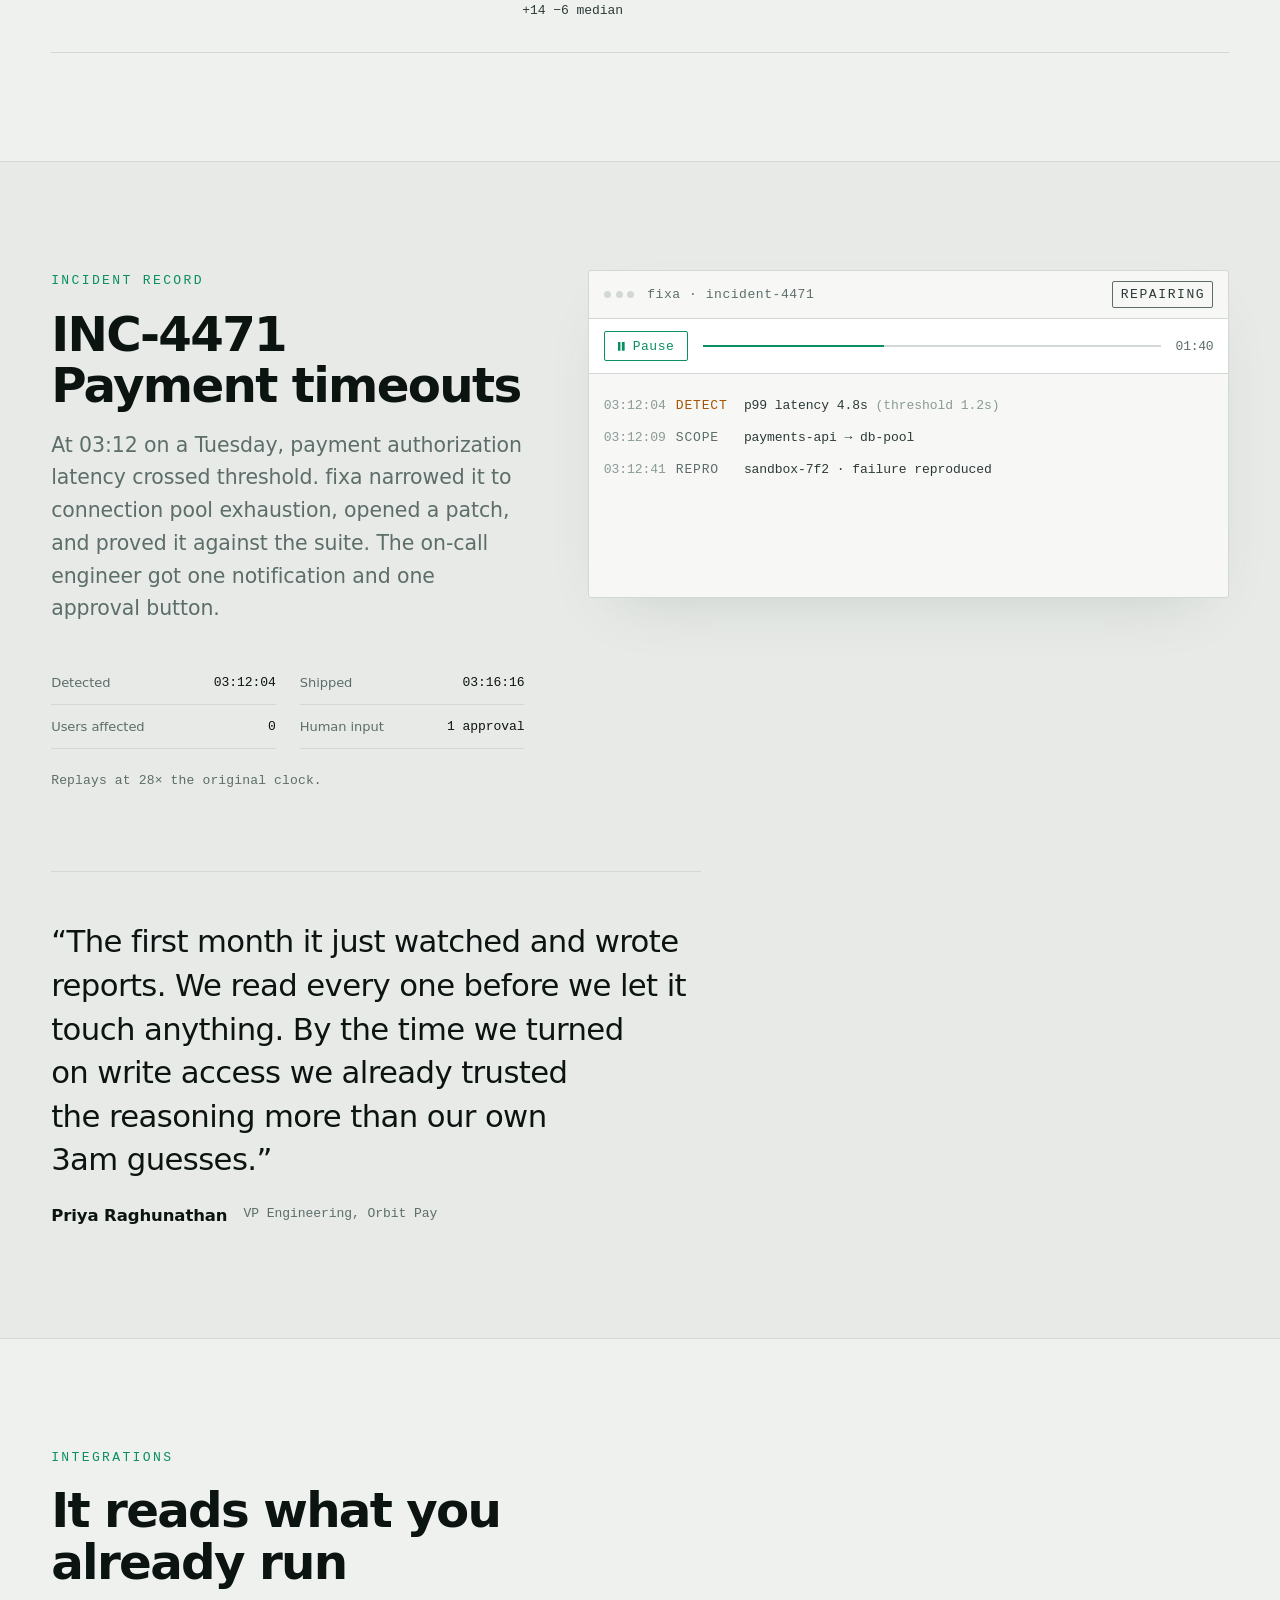
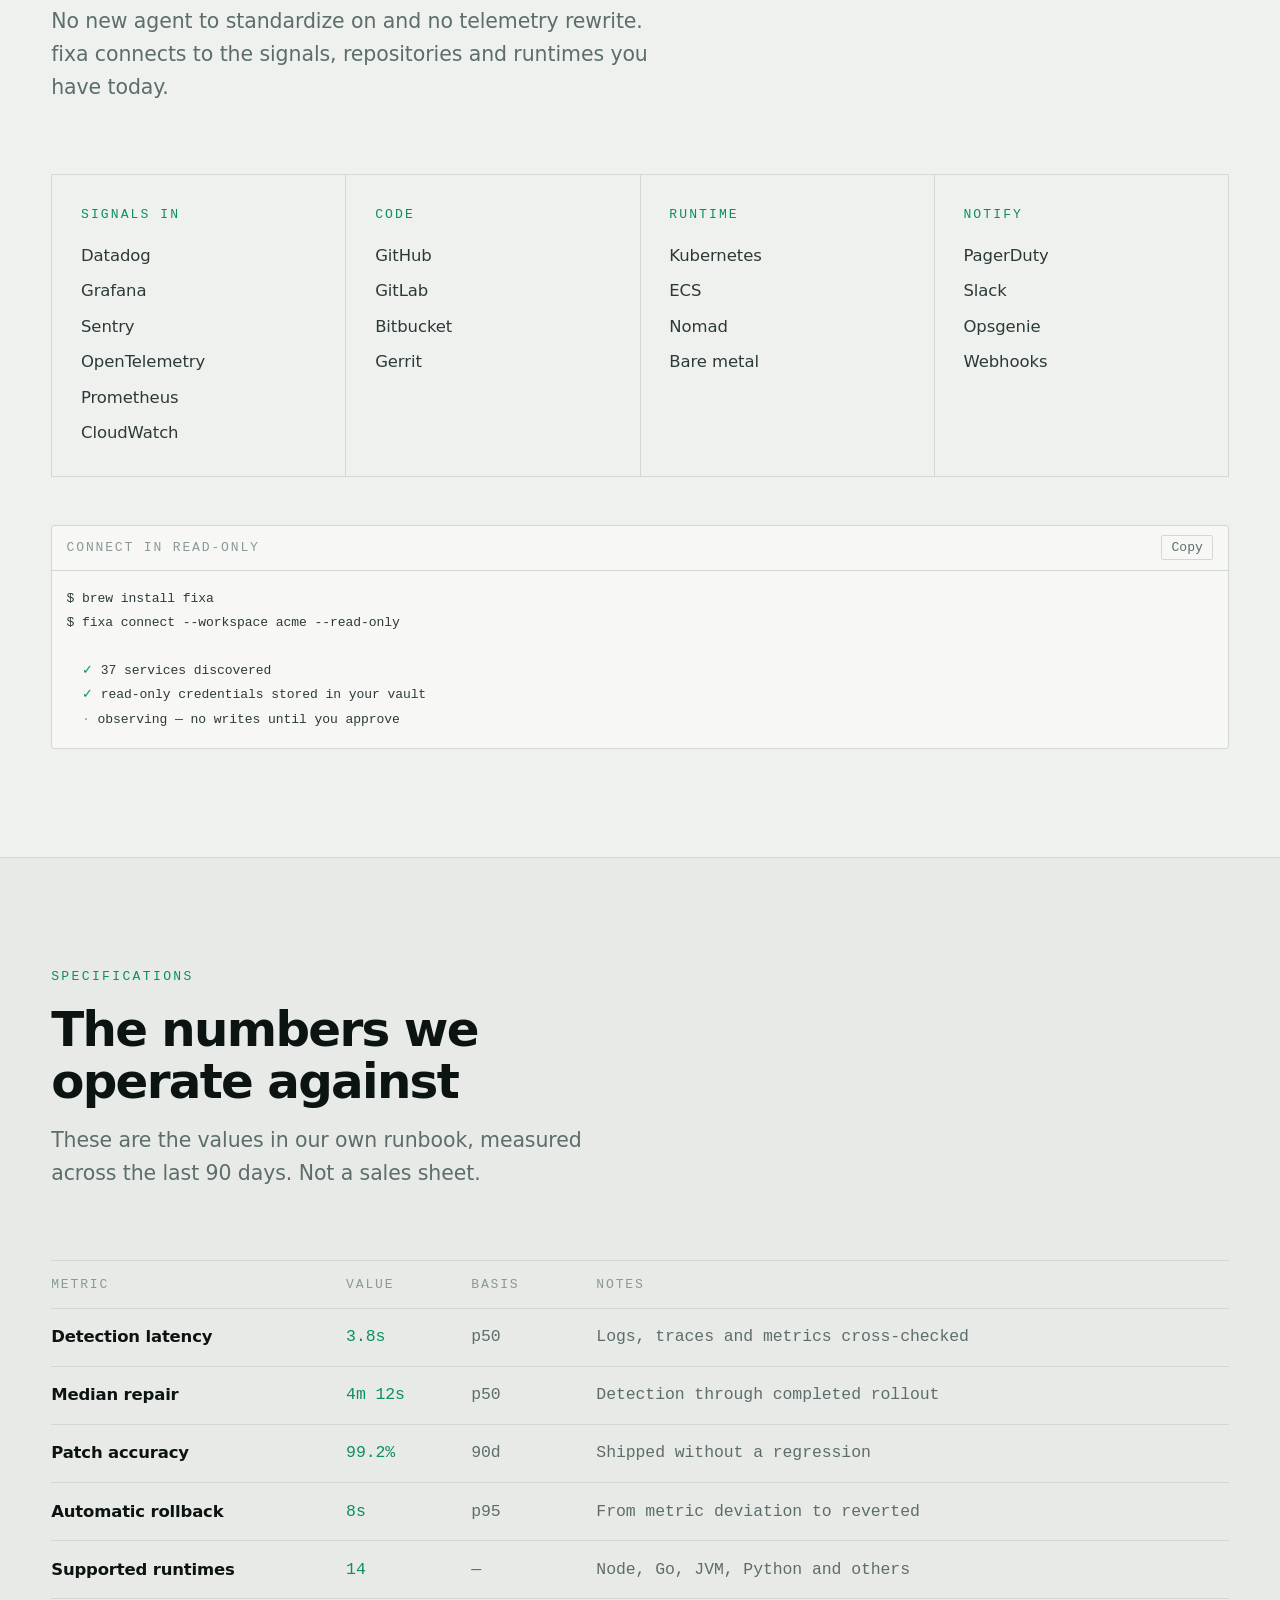
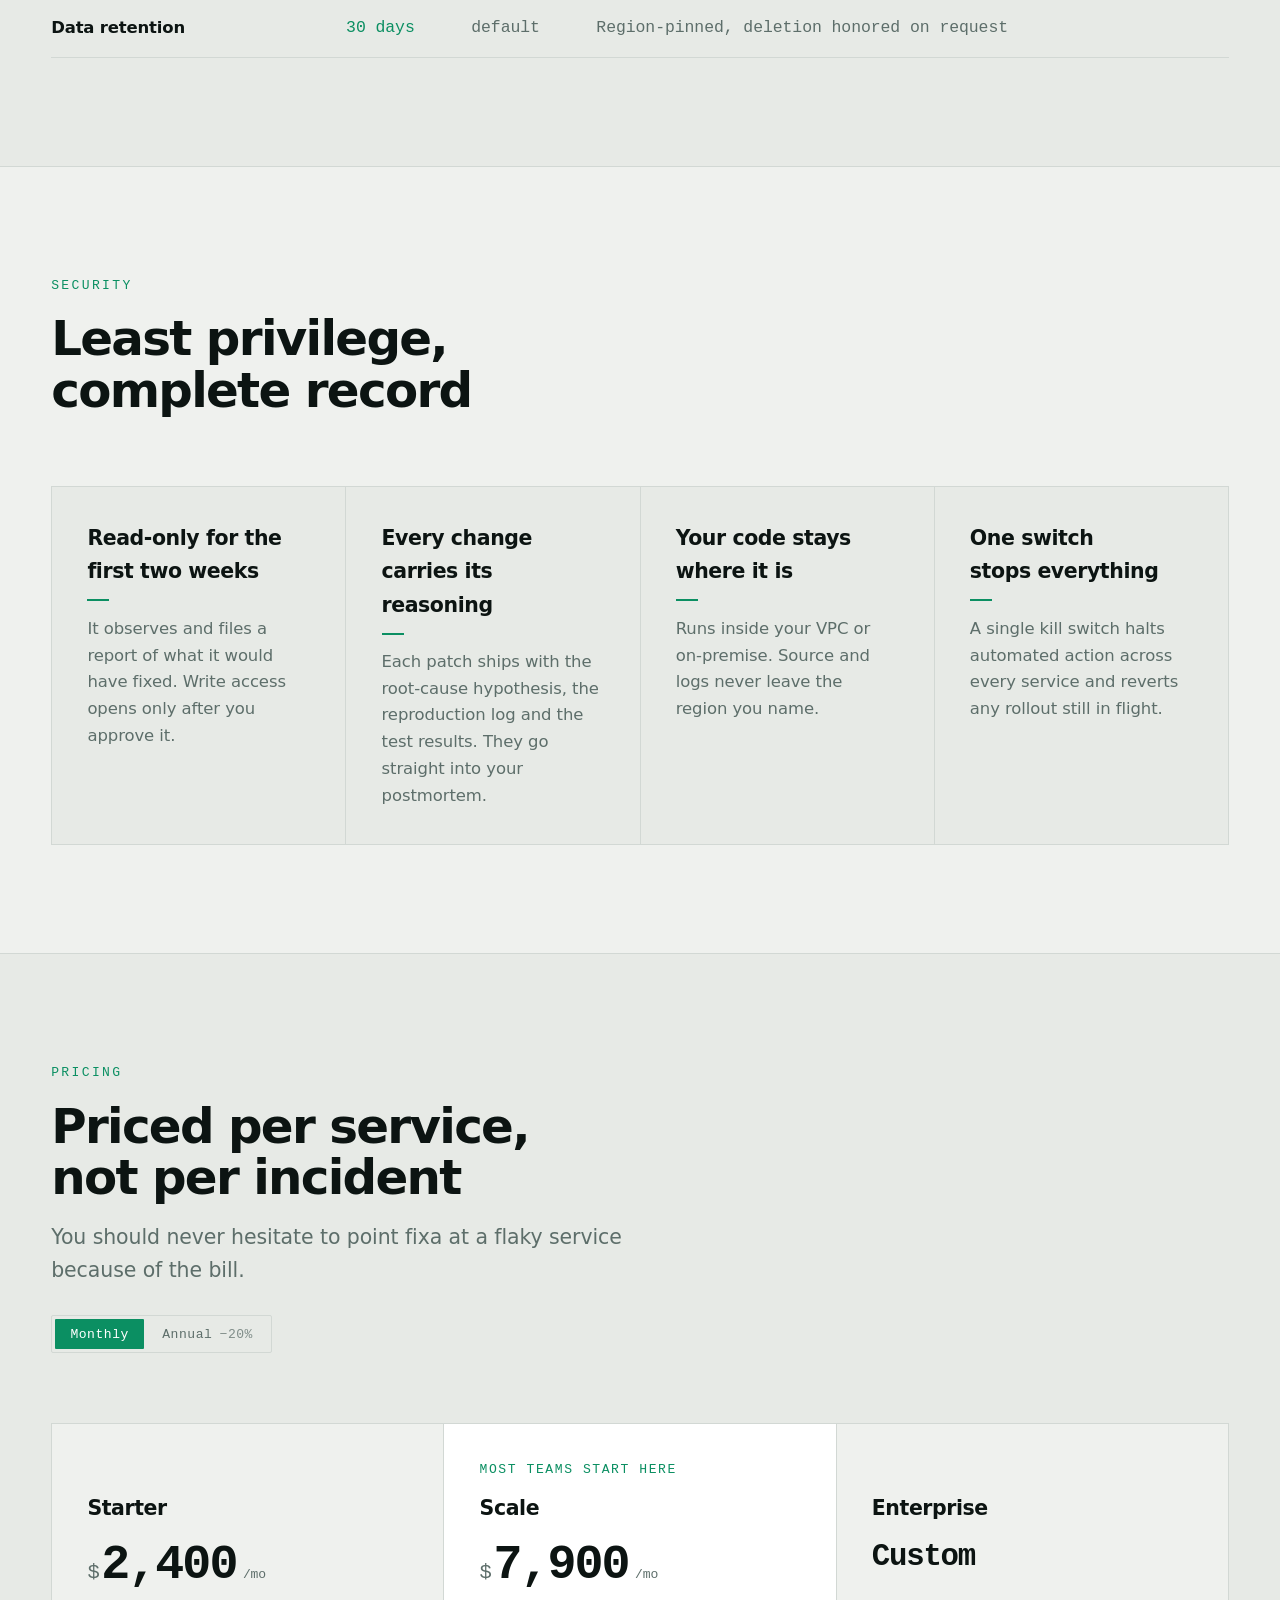
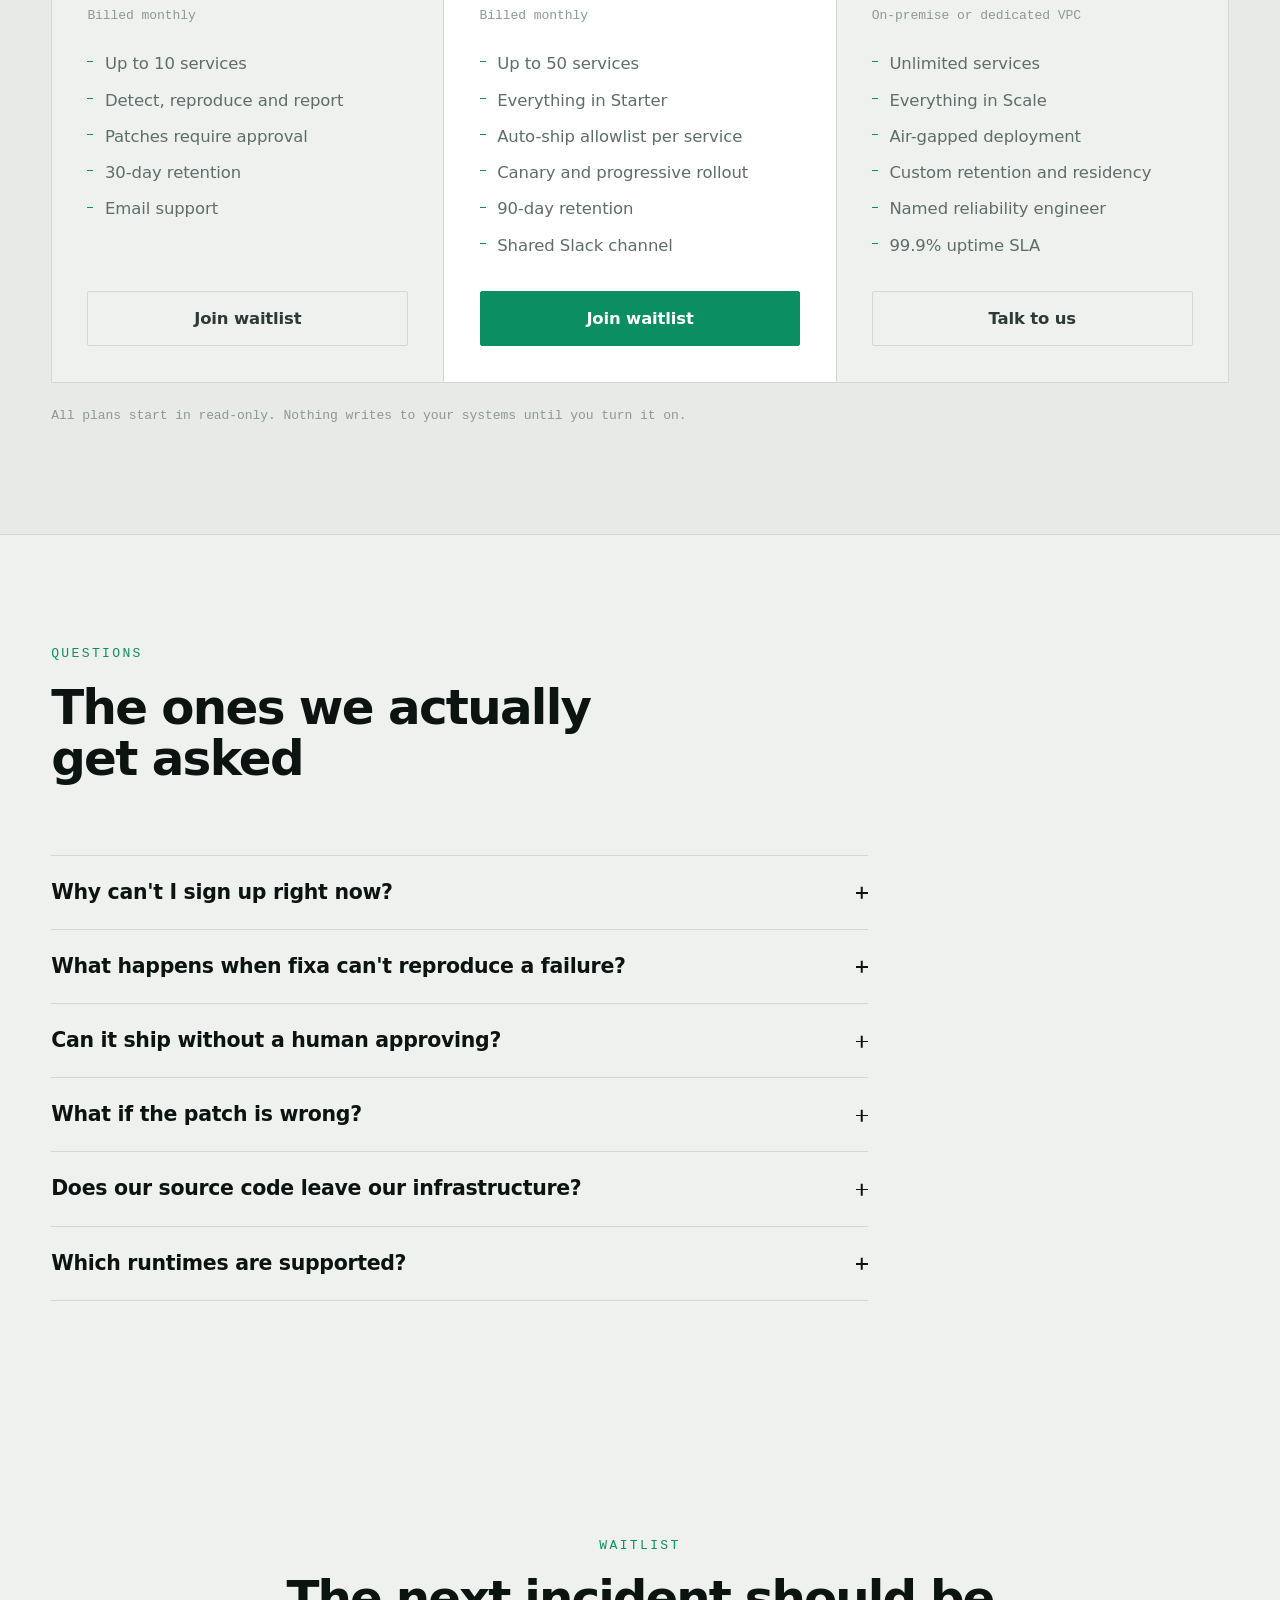
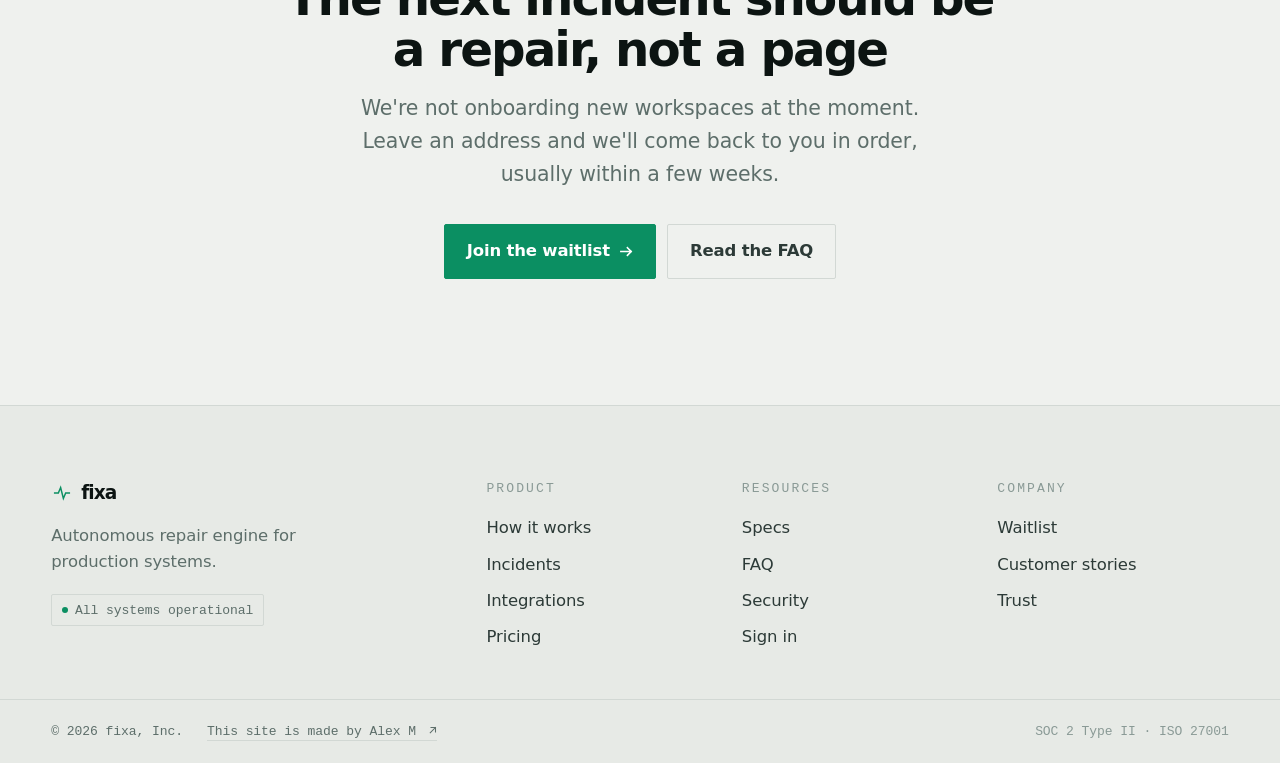
==== commit 6f1e950e: "Make the controls real, add a login page, extend the landing page Every interactive element on the s" ====
--- a/index.html
+++ b/index.html
@@ -24,7 +24,7 @@
 <!-- ───────────────────────────────────────── nav -->
 <header class="nav" id="nav">
   <div class="nav__in">
-    <a class="brand" href="/" aria-label="fixa home">
+    <a class="brand" href="./" aria-label="fixa home">
       <span class="brand__mark" aria-hidden="true">
         <svg viewBox="0 0 24 24" fill="none" stroke="currentColor" stroke-width="1.6" stroke-linecap="square">
           <path d="M4 12h4l2.5-6 3 12L16 12h4" />
@@ -33,11 +33,12 @@
       <span class="brand__word">fixa</span>
     </a>
 
-    <nav class="nav__links" aria-label="Primary">
+    <nav class="nav__links" id="navlinks" aria-label="Primary">
       <a href="#how">How it works</a>
       <a href="#proof">Incidents</a>
+      <a href="#connect">Integrations</a>
       <a href="#spec">Specs</a>
-      <a href="#trust">Security</a>
+      <a href="#pricing">Pricing</a>
     </nav>
 
     <div class="nav__end">
@@ -48,7 +49,29 @@
       <button class="themebtn" type="button" id="themebtn" aria-label="Toggle light and dark">
         <span class="themebtn__ico" aria-hidden="true"></span>
       </button>
-      <a class="btn btn--sm" href="#cta">Book a demo</a>
+      <a class="btn btn--sm" href="login.html">Sign in</a>
+      <button class="menubtn" type="button" id="menubtn"
+              aria-expanded="false" aria-controls="mobilemenu" aria-label="Open menu">
+        <span class="menubtn__box" aria-hidden="true"><i></i><i></i></span>
+      </button>
+    </div>
+  </div>
+
+  <div class="mobilemenu" id="mobilemenu" hidden>
+    <nav aria-label="Mobile">
+      <a href="#how">How it works</a>
+      <a href="#proof">Incidents</a>
+      <a href="#connect">Integrations</a>
+      <a href="#spec">Specs</a>
+      <a href="#pricing">Pricing</a>
+      <a href="#faq">FAQ</a>
+    </nav>
+    <div class="mobilemenu__ft">
+      <p class="status">
+        <span class="status__dot" aria-hidden="true"></span>
+        <span class="status__txt">All systems operational</span>
+      </p>
+      <a class="btn btn--primary" href="login.html">Sign in</a>
     </div>
   </div>
 </header>
@@ -85,15 +108,15 @@
       </p>
 
       <div class="ctarow">
-        <a class="btn btn--primary" href="#proof">
+        <a class="btn btn--primary" href="#proof" data-play>
           <span>Watch a repair</span>
           <svg class="btn__arw" viewBox="0 0 16 16" fill="none" stroke="currentColor" stroke-width="1.7" aria-hidden="true"><path d="M2 8h11M9 4l4 4-4 4" stroke-linecap="square"/></svg>
         </a>
-        <a class="btn btn--ghost" href="#spec">Read the docs</a>
+        <a class="btn btn--ghost" href="#how">See how it works</a>
       </div>
 
       <p class="microcopy">
-        14 days, no card. Starts in read-only — it watches before it touches anything.
+        Onboarding is paused while we're at capacity — join the waitlist to hold a place.
       </p>
 
       <dl class="stats" aria-label="Fleet metrics, last 7 days">
@@ -171,7 +194,7 @@
   </ol>
 </section>
 
-<!-- ───────────────────────────────────────── proof -->
+<!-- ───────────────────────────────────────── repair player -->
 <section class="sec sec--panel" id="proof">
   <div class="proof">
     <div class="proof__side reveal">
@@ -188,23 +211,38 @@
         <div><dt>Users affected</dt><dd>0</dd></div>
         <div><dt>Human input</dt><dd>1 approval</dd></div>
       </dl>
-    </div>
-
-    <figure class="term reveal" aria-label="fixa repair log for incident 4471">
+      <p class="microcopy">Replays at 28× the original clock.</p>
+    </div>
+
+    <figure class="term reveal" id="player" aria-label="Repair log for incident 4471">
       <figcaption class="term__bar">
         <span class="term__dots" aria-hidden="true"><i></i><i></i><i></i></span>
         <span class="term__ttl">fixa · incident‑4471</span>
-        <span class="term__st">RESOLVED</span>
+        <span class="term__st" id="playState" data-state="idle">STANDBY</span>
       </figcaption>
-      <pre class="term__body"><code data-type>
-<span class="c-mut">03:12:04</span> <span class="c-warn">DETECT </span> p99 latency 4.8s <span class="c-mut">(threshold 1.2s)</span>
-<span class="c-mut">03:12:09</span> <span class="c-mut">SCOPE  </span> payments‑api → db‑pool
-<span class="c-mut">03:12:41</span> <span class="c-mut">REPRO  </span> sandbox‑7f2 · failure reproduced
-<span class="c-mut">03:13:58</span> <span class="c-ok">PATCH  </span> pool.max 20 → 64, idle 30s → 5s
-<span class="c-mut">03:15:02</span> <span class="c-mut">VERIFY </span> 412 tests · canary 5% · p99 0.21s
-<span class="c-mut">03:16:16</span> <span class="c-ok">SHIP   </span> rollout 100% · rollback armed
-</code></pre>
-      <div class="term__diff">
+
+      <div class="player__ctl">
+        <button class="pbtn" type="button" id="playBtn" aria-controls="playLog">
+          <span class="pbtn__ico" id="playIco" aria-hidden="true"></span>
+          <span id="playLbl">Play repair</span>
+        </button>
+        <div class="player__track" role="progressbar" aria-labelledby="playLbl"
+             aria-valuemin="0" aria-valuemax="252" aria-valuenow="0" id="playTrack">
+          <span class="player__fill" id="playFill"></span>
+        </div>
+        <span class="player__clock num" id="playClock">00:00</span>
+      </div>
+
+      <ol class="log" id="playLog">
+        <li class="log__l" data-at="0"><span class="log__t">03:12:04</span><span class="log__k log__k--warn">DETECT</span><span class="log__v">p99 latency 4.8s <i>(threshold 1.2s)</i></span></li>
+        <li class="log__l" data-at="5"><span class="log__t">03:12:09</span><span class="log__k">SCOPE</span><span class="log__v">payments‑api → db‑pool</span></li>
+        <li class="log__l" data-at="37"><span class="log__t">03:12:41</span><span class="log__k">REPRO</span><span class="log__v">sandbox‑7f2 · failure reproduced</span></li>
+        <li class="log__l" data-at="114" data-diff><span class="log__t">03:13:58</span><span class="log__k log__k--ok">PATCH</span><span class="log__v">pool.max 20 → 64, idle 30s → 5s</span></li>
+        <li class="log__l" data-at="178"><span class="log__t">03:15:02</span><span class="log__k">VERIFY</span><span class="log__v">412 tests · canary 5% · p99 0.21s</span></li>
+        <li class="log__l" data-at="252"><span class="log__t">03:16:16</span><span class="log__k log__k--ok">SHIP</span><span class="log__v">rollout 100% · rollback armed</span></li>
+      </ol>
+
+      <div class="term__diff" id="playDiff" data-open="false">
         <p class="term__difhd">patch · db/pool.ts</p>
         <p class="dl dl--del"><span>−</span> maxConnections: 20,</p>
         <p class="dl dl--add"><span>+</span> maxConnections: 64,</p>
@@ -212,10 +250,77 @@
       </div>
     </figure>
   </div>
+
+  <blockquote class="quote reveal">
+    <p class="quote__t">
+      “The first month it just watched and wrote reports. We read every one before we
+      let it touch anything. By the time we turned on write access we already trusted
+      the reasoning more than our own 3am guesses.”
+    </p>
+    <footer class="quote__by">
+      <span class="quote__nm">Priya Raghunathan</span>
+      <span class="quote__ro">VP Engineering, Orbit Pay</span>
+    </footer>
+  </blockquote>
+</section>
+
+<!-- ───────────────────────────────────────── integrations -->
+<section class="sec" id="connect">
+  <div class="sec__hd reveal">
+    <p class="kicker">Integrations</p>
+    <h2 class="h2">It reads what you<br />already run</h2>
+    <p class="sec__sub">
+      No new agent to standardize on and no telemetry rewrite. fixa connects to the
+      signals, repositories and runtimes you have today.
+    </p>
+  </div>
+
+  <div class="conn reveal">
+    <div class="conn__grp">
+      <h3 class="conn__h">Signals in</h3>
+      <ul class="conn__l">
+        <li>Datadog</li><li>Grafana</li><li>Sentry</li>
+        <li>OpenTelemetry</li><li>Prometheus</li><li>CloudWatch</li>
+      </ul>
+    </div>
+    <div class="conn__grp">
+      <h3 class="conn__h">Code</h3>
+      <ul class="conn__l">
+        <li>GitHub</li><li>GitLab</li><li>Bitbucket</li><li>Gerrit</li>
+      </ul>
+    </div>
+    <div class="conn__grp">
+      <h3 class="conn__h">Runtime</h3>
+      <ul class="conn__l">
+        <li>Kubernetes</li><li>ECS</li><li>Nomad</li><li>Bare metal</li>
+      </ul>
+    </div>
+    <div class="conn__grp">
+      <h3 class="conn__h">Notify</h3>
+      <ul class="conn__l">
+        <li>PagerDuty</li><li>Slack</li><li>Opsgenie</li><li>Webhooks</li>
+      </ul>
+    </div>
+  </div>
+
+  <div class="snip reveal">
+    <div class="snip__hd">
+      <span class="snip__lb">Connect in read-only</span>
+      <button class="copybtn" type="button" data-copy="fixa connect --workspace acme --read-only">
+        <span class="copybtn__t">Copy</span>
+      </button>
+    </div>
+    <pre class="snip__body"><code>$ brew install fixa
+$ fixa connect --workspace acme --read-only
+
+  <span class="c-ok">✓</span> 37 services discovered
+  <span class="c-ok">✓</span> read-only credentials stored in your vault
+  <span class="c-mut">·</span> observing — no writes until you approve</code></pre>
+  </div>
 </section>
 
 <!-- ───────────────────────────────────────── spec -->
-<section class="sec" id="spec">
+<section class="sec sec--panel" id="spec">
   <div class="sec__hd reveal">
     <p class="kicker">Specifications</p>
     <h2 class="h2">The numbers we<br />operate against</h2>
@@ -241,7 +346,7 @@
 </section>
 
 <!-- ───────────────────────────────────────── trust -->
-<section class="sec sec--panel" id="trust">
+<section class="sec" id="trust">
   <div class="sec__hd reveal">
     <p class="kicker">Security</p>
     <h2 class="h2">Least privilege,<br />complete record</h2>
@@ -266,18 +371,165 @@
   </ul>
 </section>
 
+<!-- ───────────────────────────────────────── pricing -->
+<section class="sec sec--panel" id="pricing">
+  <div class="sec__hd reveal">
+    <p class="kicker">Pricing</p>
+    <h2 class="h2">Priced per service,<br />not per incident</h2>
+    <p class="sec__sub">
+      You should never hesitate to point fixa at a flaky service because of the bill.
+    </p>
+
+    <div class="billing" role="group" aria-label="Billing period">
+      <button class="billing__b" type="button" data-billing="monthly" aria-pressed="true">Monthly</button>
+      <button class="billing__b" type="button" data-billing="annual" aria-pressed="false">
+        Annual <span class="billing__save">−20%</span>
+      </button>
+    </div>
+  </div>
+
+  <ul class="plans">
+    <li class="plan reveal">
+      <p class="plan__tag" aria-hidden="true">&nbsp;</p>
+      <h3 class="plan__n">Starter</h3>
+      <p class="plan__p">
+        <span class="plan__cur">$</span><span class="plan__v" data-monthly="2400" data-annual="1920">2,400</span>
+        <span class="plan__per">/mo</span>
+      </p>
+      <p class="plan__note" data-billing-note>Billed monthly</p>
+      <ul class="plan__l">
+        <li>Up to 10 services</li>
+        <li>Detect, reproduce and report</li>
+        <li>Patches require approval</li>
+        <li>30-day retention</li>
+        <li>Email support</li>
+      </ul>
+      <a class="btn btn--ghost plan__cta" href="login.html">Join waitlist</a>
+    </li>
+
+    <li class="plan plan--lead reveal">
+      <p class="plan__tag">Most teams start here</p>
+      <h3 class="plan__n">Scale</h3>
+      <p class="plan__p">
+        <span class="plan__cur">$</span><span class="plan__v" data-monthly="7900" data-annual="6320">7,900</span>
+        <span class="plan__per">/mo</span>
+      </p>
+      <p class="plan__note" data-billing-note>Billed monthly</p>
+      <ul class="plan__l">
+        <li>Up to 50 services</li>
+        <li>Everything in Starter</li>
+        <li>Auto-ship allowlist per service</li>
+        <li>Canary and progressive rollout</li>
+        <li>90-day retention</li>
+        <li>Shared Slack channel</li>
+      </ul>
+      <a class="btn btn--primary plan__cta" href="login.html">Join waitlist</a>
+    </li>
+
+    <li class="plan reveal">
+      <p class="plan__tag" aria-hidden="true">&nbsp;</p>
+      <h3 class="plan__n">Enterprise</h3>
+      <p class="plan__p"><span class="plan__v plan__v--word">Custom</span></p>
+      <p class="plan__note">On-premise or dedicated VPC</p>
+      <ul class="plan__l">
+        <li>Unlimited services</li>
+        <li>Everything in Scale</li>
+        <li>Air-gapped deployment</li>
+        <li>Custom retention and residency</li>
+        <li>Named reliability engineer</li>
+        <li>99.9% uptime SLA</li>
+      </ul>
+      <a class="btn btn--ghost plan__cta" href="login.html">Talk to us</a>
+    </li>
+  </ul>
+
+  <p class="plans__ft reveal">
+    All plans start in read-only. Nothing writes to your systems until you turn it on.
+  </p>
+</section>
+
+<!-- ───────────────────────────────────────── faq -->
+<section class="sec" id="faq">
+  <div class="sec__hd reveal">
+    <p class="kicker">Questions</p>
+    <h2 class="h2">The ones we actually<br />get asked</h2>
+  </div>
+
+  <div class="faq reveal">
+    <details class="faq__i" name="faq">
+      <summary class="faq__q">Why can't I sign up right now?<span class="faq__x" aria-hidden="true"></span></summary>
+      <div class="faq__a"><p>
+        Onboarding a workspace is hands-on for us — we tune detection against your
+        actual signals before fixa is allowed near a patch. We have more services
+        under repair than we can onboard well, so new workspaces are paused rather
+        than run badly. The waitlist is in order and we work through it weekly.
+      </p></div>
+    </details>
+
+    <details class="faq__i" name="faq">
+      <summary class="faq__q">What happens when fixa can't reproduce a failure?<span class="faq__x" aria-hidden="true"></span></summary>
+      <div class="faq__a"><p>
+        It stops. A patch is never written against a failure that was not reproduced
+        in the sandbox first. You get the detection record, the traces it correlated
+        and what it tried, and the incident is handed to a human.
+      </p></div>
+    </details>
+
+    <details class="faq__i" name="faq">
+      <summary class="faq__q">Can it ship without a human approving?<span class="faq__x" aria-hidden="true"></span></summary>
+      <div class="faq__a"><p>
+        Not by default. Every rollout waits for an approval. Teams that have watched
+        it for a while tend to allowlist specific low-risk services — config bounds,
+        pool sizes, timeouts — and keep approval on everything else. The allowlist is
+        per service and revocable at any moment.
+      </p></div>
+    </details>
+
+    <details class="faq__i" name="faq">
+      <summary class="faq__q">What if the patch is wrong?<span class="faq__x" aria-hidden="true"></span></summary>
+      <div class="faq__a"><p>
+        Three things have to pass before a patch reaches full traffic: your regression
+        suite, a 5% canary, and the metric that opened the incident returning to
+        normal. After rollout, deviation triggers an automatic revert in about eight
+        seconds at p95 — faster than a human can read the alert.
+      </p></div>
+    </details>
+
+    <details class="faq__i" name="faq">
+      <summary class="faq__q">Does our source code leave our infrastructure?<span class="faq__x" aria-hidden="true"></span></summary>
+      <div class="faq__a"><p>
+        No. fixa runs inside your VPC or on-premise. Source, logs and traces stay in
+        the region you name. What leaves is billing metadata and, if you opt in,
+        anonymous failure-class counts that help us improve detection.
+      </p></div>
+    </details>
+
+    <details class="faq__i" name="faq">
+      <summary class="faq__q">Which runtimes are supported?<span class="faq__x" aria-hidden="true"></span></summary>
+      <div class="faq__a"><p>
+        Fourteen today. Node, Deno, Go, JVM languages, Python, Ruby, Rust, PHP,
+        .NET and Elixir cover almost everyone who asks. Reproduction quality is
+        highest where you already have integration tests worth running.
+      </p></div>
+    </details>
+  </div>
+</section>
+
 <!-- ───────────────────────────────────────── cta -->
 <section class="cta" id="cta">
   <div class="cta__in reveal">
-    <p class="kicker">Get started</p>
+    <p class="kicker">Waitlist</p>
     <h2 class="cta__t">The next incident should be<br />a repair, not a page</h2>
-    <p class="sec__sub">Connect fixa in read-only and spend two weeks reading what it would have fixed.</p>
+    <p class="sec__sub">
+      We're not onboarding new workspaces at the moment. Leave an address and we'll
+      come back to you in order, usually within a few weeks.
+    </p>
     <div class="ctarow">
-      <a class="btn btn--primary" href="#">
-        <span>Book a demo</span>
+      <a class="btn btn--primary" href="login.html">
+        <span>Join the waitlist</span>
         <svg class="btn__arw" viewBox="0 0 16 16" fill="none" stroke="currentColor" stroke-width="1.7" aria-hidden="true"><path d="M2 8h11M9 4l4 4-4 4" stroke-linecap="square"/></svg>
       </a>
-      <a class="btn btn--ghost" href="#">Talk to an engineer</a>
+      <a class="btn btn--ghost" href="#faq">Read the FAQ</a>
     </div>
   </div>
 </section>
@@ -287,7 +539,7 @@
 <footer class="foot">
   <div class="foot__in">
     <div class="foot__id">
-      <a class="brand" href="/" aria-label="fixa home">
+      <a class="brand" href="./" aria-label="fixa home">
         <span class="brand__mark" aria-hidden="true">
           <svg viewBox="0 0 24 24" fill="none" stroke="currentColor" stroke-width="1.6" stroke-linecap="square">
             <path d="M4 12h4l2.5-6 3 12L16 12h4" />
@@ -308,35 +560,25 @@
         <ul>
           <li><a href="#how">How it works</a></li>
           <li><a href="#proof">Incidents</a></li>
-          <li><a href="#spec">Specs</a></li>
-          <li><a href="#">Changelog</a></li>
+          <li><a href="#connect">Integrations</a></li>
+          <li><a href="#pricing">Pricing</a></li>
         </ul>
       </div>
       <div class="foot__col">
-        <h2 class="foot__h">Developers</h2>
+        <h2 class="foot__h">Resources</h2>
         <ul>
-          <li><a href="#">Documentation</a></li>
-          <li><a href="#">API reference</a></li>
-          <li><a href="#">Runtime agents</a></li>
-          <li><a href="#">Status</a></li>
+          <li><a href="#spec">Specs</a></li>
+          <li><a href="#faq">FAQ</a></li>
+          <li><a href="#trust">Security</a></li>
+          <li><a href="login.html">Sign in</a></li>
         </ul>
       </div>
       <div class="foot__col">
         <h2 class="foot__h">Company</h2>
         <ul>
-          <li><a href="#">About</a></li>
-          <li><a href="#">Careers</a></li>
-          <li><a href="#">Engineering blog</a></li>
-          <li><a href="#">Contact</a></li>
-        </ul>
-      </div>
-      <div class="foot__col">
-        <h2 class="foot__h">Legal</h2>
-        <ul>
-          <li><a href="#trust">Security</a></li>
-          <li><a href="#">Privacy</a></li>
-          <li><a href="#">Terms</a></li>
-          <li><a href="#">Sub-processors</a></li>
+          <li><a href="#cta">Waitlist</a></li>
+          <li><a href="#proof">Customer stories</a></li>
+          <li><a href="#trust">Trust</a></li>
         </ul>
       </div>
     </nav>
@@ -344,7 +586,13 @@
 
   <div class="foot__base">
     <p class="foot__note">© 2026 fixa, Inc.</p>
-    <p class="foot__note">This site is made by Alex M</p>
+    <p class="foot__note">
+      <a class="foot__credit" href="https://www.upwork.com/freelancers/~01238100bda052dcdb?mp_source=share"
+         target="_blank" rel="noopener noreferrer">
+        This site is made by Alex M
+        <svg viewBox="0 0 12 12" fill="none" stroke="currentColor" stroke-width="1.4" aria-hidden="true" class="foot__ext"><path d="M4 2h6v6M10 2 3 9" stroke-linecap="square"/></svg>
+      </a>
+    </p>
     <p class="foot__note foot__note--dim">SOC 2 Type II · ISO 27001</p>
   </div>
 </footer>
--- a/assets/css/fixa.css
+++ b/assets/css/fixa.css
@@ -160,6 +160,10 @@
 
 *, *::before, *::after { box-sizing: border-box; }
 
+/* the UA rule for [hidden] is display:none at the lowest precedence, so any
+   component that sets its own display silently ignores it — this stops that */
+[hidden] { display: none !important; }
+
 html { -webkit-text-size-adjust: 100%; scroll-behavior: smooth; }
 
 body {
@@ -254,7 +258,8 @@
   border-bottom: 1px solid transparent;
   transition: background .4s ease, border-color .4s ease, backdrop-filter .4s ease;
 }
-.nav[data-stuck="true"] {
+.nav[data-stuck="true"],
+.nav[data-open="true"] {
   background: color-mix(in srgb, var(--ground) 78%, transparent);
   backdrop-filter: blur(14px) saturate(1.4);
   border-bottom-color: var(--hair);
@@ -289,7 +294,9 @@
   height: 1px; background: var(--ok);
   transition: right .34s cubic-bezier(.22,.61,.36,1);
 }
-.nav__links a:hover::after { right: 0; }
+.nav__links a:hover::after,
+.nav__links a[aria-current="true"]::after { right: 0; }
+.nav__links a[aria-current="true"] { color: var(--ink); }
 
 .nav__end { display: flex; align-items: center; gap: .85rem; }
 
@@ -766,6 +773,438 @@
 }
 .foot__note { font-size: var(--s--1); color: var(--muted); }
 .foot__note--dim { color: var(--faint); margin-inline-start: auto; }
+
+/* ---------- 7b. mobile menu ------------------------------- */
+
+.menubtn {
+  display: none;
+  width: 32px; height: 30px;
+  background: none; border: 1px solid var(--hair); border-radius: 2px;
+  color: var(--ink); cursor: pointer;
+  padding: 0;
+}
+.menubtn__box {
+  display: grid; place-content: center; gap: 5px; height: 100%;
+}
+.menubtn__box i {
+  display: block; width: 14px; height: 1.5px; background: currentColor;
+  transition: transform .3s cubic-bezier(.22,.61,.36,1), opacity .2s;
+}
+.menubtn[aria-expanded="true"] .menubtn__box i:first-child { transform: translateY(3.25px) rotate(45deg); }
+.menubtn[aria-expanded="true"] .menubtn__box i:last-child { transform: translateY(-3.25px) rotate(-45deg); }
+
+.mobilemenu {
+  border-top: 1px solid var(--hair);
+  background: color-mix(in srgb, var(--ground) 96%, transparent);
+  backdrop-filter: blur(18px);
+  padding: 1rem var(--gutter) 1.4rem;
+}
+.mobilemenu nav { display: flex; flex-direction: column; }
+.mobilemenu nav a {
+  padding: .85rem 0;
+  border-bottom: 1px solid var(--hair);
+  font-size: var(--s-1);
+  letter-spacing: -.015em;
+}
+.mobilemenu__ft {
+  display: flex; align-items: center; justify-content: space-between;
+  gap: 1rem; padding-top: 1.2rem; flex-wrap: wrap;
+}
+
+/* ---------- 7c. repair player ----------------------------- */
+
+.player__ctl {
+  display: flex; align-items: center; gap: .9rem;
+  padding: .75rem .9rem;
+  border-bottom: 1px solid var(--hair);
+  background: var(--panel-2);
+}
+.pbtn {
+  display: inline-flex; align-items: center; gap: .5rem;
+  padding: .42rem .8rem;
+  font-family: var(--f-mono); font-size: var(--s--1);
+  letter-spacing: .04em;
+  background: none; color: var(--ok);
+  border: 1px solid var(--ok); border-radius: 2px;
+  cursor: pointer; white-space: nowrap;
+  transition: background .25s, color .25s;
+}
+.pbtn:hover { background: var(--ok); color: var(--on-accent); }
+.pbtn__ico {
+  width: 0; height: 0;
+  border-style: solid;
+  border-width: 4.5px 0 4.5px 7px;
+  border-color: transparent transparent transparent currentColor;
+}
+.pbtn[data-mode="playing"] .pbtn__ico {
+  width: 7px; height: 9px;
+  border: 0;
+  background: currentColor;
+  clip-path: polygon(0 0, 40% 0, 40% 100%, 0 100%, 0 0, 60% 0, 100% 0, 100% 100%, 60% 100%, 60% 0);
+}
+
+.player__track {
+  flex: 1 1 auto;
+  height: 2px;
+  background: var(--hair);
+  position: relative;
+  min-width: 40px;
+}
+.player__fill {
+  position: absolute; inset: 0 auto 0 0;
+  width: 0;
+  background: var(--ok);
+}
+.player__clock { font-size: var(--s--1); color: var(--muted); }
+
+.log { padding: 1rem .9rem; font-family: var(--f-mono); font-size: var(--s--1); }
+.log__l {
+  display: grid;
+  grid-template-columns: 4.9em 4.6em minmax(0, 1fr);
+  gap: .5rem;
+  padding: .3rem 0;
+  line-height: 1.7;
+  color: var(--ink-2);
+  opacity: 0;
+  transform: translateX(-5px);
+  transition: opacity .35s ease, transform .35s ease;
+}
+.log__l[data-on="true"] { opacity: 1; transform: none; }
+.log__t { color: var(--faint); font-variant-numeric: tabular-nums; }
+.log__k { color: var(--muted); letter-spacing: .06em; }
+.log__k--ok { color: var(--ok); }
+.log__k--warn { color: var(--warn); }
+.log__v i { font-style: normal; color: var(--faint); }
+
+.term__st[data-state="idle"] { color: var(--muted); border-color: var(--hair); }
+.term__st[data-state="fault"] { color: var(--warn); border-color: var(--warn); }
+.term__st[data-state="work"] { color: var(--ink-2); border-color: var(--muted); }
+.term__st[data-state="done"] { color: var(--ok); border-color: var(--ok); }
+
+.term__diff[data-open="false"] { display: none; }
+
+/* ---------- 7d. quote ------------------------------------- */
+
+.quote {
+  margin: clamp(3rem, 7vw, 5rem) 0 0;
+  padding-top: clamp(2rem, 4vw, 3rem);
+  border-top: 1px solid var(--hair);
+  max-width: 62ch;
+}
+.quote__t {
+  font-size: var(--s-2);
+  line-height: 1.42;
+  letter-spacing: -.02em;
+  text-wrap: pretty;
+}
+.quote__by { display: flex; flex-wrap: wrap; gap: .2rem 1rem; margin-top: 1.3rem; }
+.quote__nm { font-weight: 560; font-size: var(--s-0); }
+.quote__ro { font-family: var(--f-mono); font-size: var(--s--1); color: var(--muted); }
+
+/* ---------- 7e. integrations ------------------------------ */
+
+.conn {
+  display: grid;
+  grid-template-columns: repeat(auto-fit, minmax(180px, 1fr));
+  gap: 1px;
+  background: var(--hair);
+  border: 1px solid var(--hair);
+}
+.conn__grp { background: var(--ground); padding: clamp(1.3rem, 2.5vw, 1.8rem); }
+.conn__h {
+  font-family: var(--f-mono); font-size: var(--s--1); font-weight: 400;
+  letter-spacing: .16em; text-transform: uppercase;
+  color: var(--ok);
+  margin-bottom: 1.1rem;
+}
+.conn__l { display: flex; flex-direction: column; gap: .55rem; color: var(--ink-2); font-size: var(--s-0); }
+
+.snip {
+  margin-top: clamp(2rem, 4vw, 3rem);
+  border: 1px solid var(--hair);
+  border-radius: 3px;
+  background: var(--panel);
+  overflow: hidden;
+}
+.snip__hd {
+  display: flex; align-items: center; justify-content: space-between;
+  gap: 1rem;
+  padding: .6rem .9rem;
+  border-bottom: 1px solid var(--hair);
+}
+.snip__lb {
+  font-family: var(--f-mono); font-size: var(--s--1);
+  letter-spacing: .14em; text-transform: uppercase; color: var(--faint);
+}
+.copybtn {
+  font-family: var(--f-mono); font-size: var(--s--1);
+  padding: .25rem .6rem;
+  background: none; color: var(--muted);
+  border: 1px solid var(--hair); border-radius: 2px;
+  cursor: pointer;
+  transition: color .25s, border-color .25s;
+}
+.copybtn:hover { color: var(--ink); border-color: var(--muted); }
+.copybtn[data-done="true"] { color: var(--ok); border-color: var(--ok); }
+.snip__body {
+  margin: 0; padding: 1rem .9rem;
+  overflow-x: auto;
+  font-family: var(--f-mono); font-size: var(--s--1);
+  line-height: 1.85; color: var(--ink-2);
+}
+.snip__body code { white-space: pre; }
+
+/* ---------- 7f. pricing ----------------------------------- */
+
+.billing {
+  display: inline-flex;
+  margin-top: 1.8rem;
+  border: 1px solid var(--hair);
+  border-radius: 2px;
+  padding: 3px;
+  gap: 3px;
+}
+.billing__b {
+  display: inline-flex; align-items: center; gap: .45rem;
+  padding: .45rem .95rem;
+  font-family: var(--f-mono); font-size: var(--s--1);
+  letter-spacing: .04em;
+  background: none; color: var(--muted);
+  border: 0; border-radius: 1px;
+  cursor: pointer;
+  transition: background .25s, color .25s;
+}
+.billing__b[aria-pressed="true"] { background: var(--ok); color: var(--on-accent); }
+.billing__save { color: inherit; opacity: .75; }
+
+.plans {
+  display: grid;
+  grid-template-columns: repeat(auto-fit, minmax(250px, 1fr));
+  gap: 1px;
+  background: var(--hair);
+  border: 1px solid var(--hair);
+}
+.plan {
+  background: var(--ground);
+  padding: clamp(1.5rem, 3vw, 2.2rem);
+  display: flex; flex-direction: column;
+  position: relative;
+}
+.plan--lead { background: var(--panel-2); }
+.plan__tag {
+  font-family: var(--f-mono); font-size: var(--s--1);
+  letter-spacing: .12em; text-transform: uppercase;
+  color: var(--ok);
+  margin-bottom: .7rem;
+}
+.plan__n { font-size: var(--s-1); font-weight: 640; letter-spacing: -.02em; }
+.plan__p {
+  display: flex; align-items: baseline; gap: .1rem;
+  margin-top: 1rem;
+  /* "Custom" sets smaller than a figure, so pin the leading and reserve the
+     taller row — otherwise each plan's feature list starts on a different line */
+  line-height: 1.05;
+  min-height: calc(var(--s-3) * 1.2);
+  font-family: var(--f-mono);
+  font-variant-numeric: tabular-nums;
+}
+.plan__cur { font-size: var(--s-1); color: var(--muted); }
+.plan__v { font-size: var(--s-3); font-weight: 560; letter-spacing: -.04em; }
+.plan__v--word { font-size: var(--s-2); }
+.plan__per { font-size: var(--s--1); color: var(--muted); margin-inline-start: .3rem; }
+.plan__note { font-size: var(--s--1); color: var(--faint); margin-top: .35rem; font-family: var(--f-mono); }
+.plan__l {
+  display: flex; flex-direction: column; gap: .6rem;
+  margin: 1.6rem 0 2rem;
+  font-size: var(--s-0); color: var(--muted);
+}
+.plan__l li { padding-inline-start: 1.1rem; position: relative; }
+.plan__l li::before {
+  content: ""; position: absolute; left: 0; top: .62em;
+  width: 6px; height: 1px; background: var(--ok);
+}
+.plan__cta { margin-top: auto; justify-content: center; }
+.plans__ft {
+  margin-top: 1.4rem;
+  font-family: var(--f-mono); font-size: var(--s--1); color: var(--faint);
+}
+
+/* ---------- 7g. faq --------------------------------------- */
+
+.faq { border-top: 1px solid var(--hair); max-width: 78ch; }
+.faq__i { border-bottom: 1px solid var(--hair); }
+.faq__q {
+  display: flex; align-items: center; justify-content: space-between;
+  gap: 1.5rem;
+  padding: 1.25rem 0;
+  cursor: pointer;
+  list-style: none;
+  font-size: var(--s-1);
+  font-weight: 560;
+  letter-spacing: -.015em;
+  transition: color .25s;
+}
+.faq__q::-webkit-details-marker { display: none; }
+.faq__q:hover { color: var(--ok); }
+.faq__x {
+  flex: none; position: relative; width: 12px; height: 12px;
+}
+.faq__x::before, .faq__x::after {
+  content: ""; position: absolute; inset: 50% 0 auto 0;
+  height: 1.5px; background: currentColor;
+  transition: transform .3s cubic-bezier(.22,.61,.36,1);
+}
+.faq__x::after { transform: rotate(90deg); }
+.faq__i[open] .faq__x::after { transform: rotate(0deg); }
+.faq__a { padding-bottom: 1.4rem; max-width: 68ch; }
+.faq__a p { color: var(--muted); }
+
+/* ---------- 7h. auth pages -------------------------------- */
+
+.authbody { display: flex; flex-direction: column; min-height: 100svh; }
+
+.authnav {
+  display: flex; align-items: center; justify-content: space-between;
+  gap: 1rem;
+  padding: 1rem var(--gutter);
+  border-bottom: 1px solid var(--hair);
+}
+.authnav__end { display: flex; align-items: center; gap: .7rem; }
+
+.auth {
+  flex: 1 1 auto;
+  display: flex; flex-direction: column; align-items: center;
+  gap: 1.5rem;
+  padding: clamp(2rem, 6vh, 4rem) var(--gutter) clamp(3rem, 8vh, 5rem);
+}
+.auth__card {
+  width: 100%; max-width: 30rem;
+  border: 1px solid var(--hair);
+  border-radius: 3px;
+  background: var(--panel);
+  padding: clamp(1.5rem, 4vw, 2.3rem);
+  box-shadow: var(--shadow-lg);
+}
+.auth__t { font-size: var(--s-2); font-weight: 680; letter-spacing: -.03em; margin-top: 1.5rem; }
+.auth__sub { color: var(--muted); font-size: var(--s-0); margin-top: .7rem; }
+.auth__ft { font-size: var(--s--1); color: var(--muted); text-align: center; max-width: 44ch; }
+.auth__ft a { color: var(--ok); }
+
+.notice {
+  display: flex; gap: .7rem;
+  padding: .85rem .9rem;
+  border: 1px solid var(--warn);
+  border-radius: 2px;
+  background: color-mix(in srgb, var(--warn) 8%, transparent);
+  font-size: var(--s--1);
+  line-height: 1.65;
+  color: var(--ink-2);
+}
+.notice strong { color: var(--ink); font-weight: 620; }
+.notice__dot {
+  flex: none; width: 6px; height: 6px; margin-top: .55em;
+  border-radius: 50%; background: var(--warn);
+}
+
+.prov { display: flex; flex-direction: column; gap: .5rem; margin-top: 1.6rem; }
+.prov__b {
+  display: flex; align-items: center; justify-content: center; gap: .6rem;
+  width: 100%;
+  padding: .72rem 1rem;
+  font-family: var(--f-display);
+  font-size: var(--s-0); font-weight: 520;
+  color: var(--ink);
+  background: var(--panel-2);
+  border: 1px solid var(--hair); border-radius: 2px;
+  cursor: pointer;
+}
+.prov__b:disabled { cursor: not-allowed; opacity: .42; }
+.prov__i { display: grid; place-items: center; width: 18px; height: 18px; flex: none; }
+.prov__i svg { width: 100%; height: 100%; }
+.prov__i--key { color: var(--muted); }
+.prov__why {
+  margin-top: .8rem;
+  font-family: var(--f-mono); font-size: var(--s--1);
+  color: var(--faint); line-height: 1.7;
+}
+
+.auth__or {
+  display: flex; align-items: center; gap: .9rem;
+  margin: 1.6rem 0;
+  font-family: var(--f-mono); font-size: var(--s--1);
+  letter-spacing: .16em; text-transform: uppercase; color: var(--faint);
+}
+.auth__or::before, .auth__or::after {
+  content: ""; flex: 1 1 auto; height: 1px; background: var(--hair);
+}
+
+.wl { display: flex; flex-direction: column; gap: 1rem; }
+.wl__t { font-size: var(--s-1); font-weight: 640; letter-spacing: -.02em; }
+.field { display: flex; flex-direction: column; gap: .35rem; }
+.field__l {
+  font-family: var(--f-mono); font-size: var(--s--1);
+  letter-spacing: .1em; text-transform: uppercase; color: var(--muted);
+}
+.field__i {
+  width: 100%;
+  padding: .68rem .8rem;
+  font-family: var(--f-display); font-size: var(--s-0);
+  color: var(--ink);
+  background: var(--ground);
+  border: 1px solid var(--hair); border-radius: 2px;
+  transition: border-color .25s;
+}
+.field__i::placeholder { color: var(--faint); }
+.field__i:focus { outline: none; border-color: var(--ok); }
+.field__i[aria-invalid="true"] { border-color: var(--warn); }
+select.field__i { cursor: pointer; }
+.field__e {
+  font-family: var(--f-mono); font-size: var(--s--1);
+  color: var(--warn);
+}
+.wl__go { justify-content: center; margin-top: .3rem; }
+.wl__fine { font-size: var(--s--1); color: var(--faint); font-family: var(--f-mono); line-height: 1.7; }
+
+.wl__done { display: flex; flex-direction: column; gap: .8rem; align-items: flex-start; }
+.wl__badge {
+  display: grid; place-items: center;
+  width: 34px; height: 34px;
+  border: 1px solid var(--ok); border-radius: 50%;
+  color: var(--ok); font-size: 1rem;
+}
+.wl__msg { color: var(--muted); font-size: var(--s-0); }
+.wl__rec {
+  width: 100%;
+  display: flex; flex-direction: column;
+  border-top: 1px solid var(--hair);
+  margin-top: .4rem;
+}
+.wl__rec > div {
+  display: flex; justify-content: space-between; gap: 1rem;
+  padding: .6rem 0; border-bottom: 1px solid var(--hair);
+}
+.wl__rec dt { font-family: var(--f-mono); font-size: var(--s--1); color: var(--muted); }
+.wl__rec dd {
+  margin: 0; font-family: var(--f-mono); font-size: var(--s--1);
+  color: var(--ink); font-variant-numeric: tabular-nums;
+  overflow-wrap: anywhere; text-align: right;
+}
+
+.foot--auth { margin-top: auto; }
+
+/* footer credit link */
+.foot__credit {
+  color: var(--muted);
+  border-bottom: 1px solid var(--hair);
+  padding-bottom: 1px;
+  transition: color .25s, border-color .25s;
+}
+.foot__credit:hover { color: var(--ok); border-color: var(--ok); }
+.foot__ext {
+  display: inline-block; width: 9px; height: 9px;
+  margin-inline-start: .3em;
+  vertical-align: baseline;
+}
 
 /* ---------- 8. scroll reveal ------------------------------ */
 
@@ -802,12 +1241,23 @@
   .proof { grid-template-columns: minmax(0, 1fr); }
   .nav__links { display: none; }
   .nav__end .status { display: none; }
+  .menubtn { display: block; }
+  .proof { grid-template-columns: minmax(0, 1fr); }
   .hero__base { flex-direction: column; align-items: flex-start; gap: 1.2rem; }
   .foot__in { grid-template-columns: minmax(0, 1fr); }
 }
 
+@media (max-width: 700px) {
+  .log__l { grid-template-columns: 4.9em minmax(0, 1fr); }
+  .log__k { grid-column: 2; }
+  .log__v { grid-column: 2; }
+  .player__ctl { flex-wrap: wrap; }
+  .player__track { order: 3; flex-basis: 100%; }
+}
+
 @media (max-width: 520px) {
   .marks li:nth-child(n+4) { display: none; }
+  .quote__t { font-size: var(--s-1); }
 
   /* both of these wrap raggedly at this width, so stack them on purpose */
   .ctarow { flex-direction: column; align-items: stretch; }
